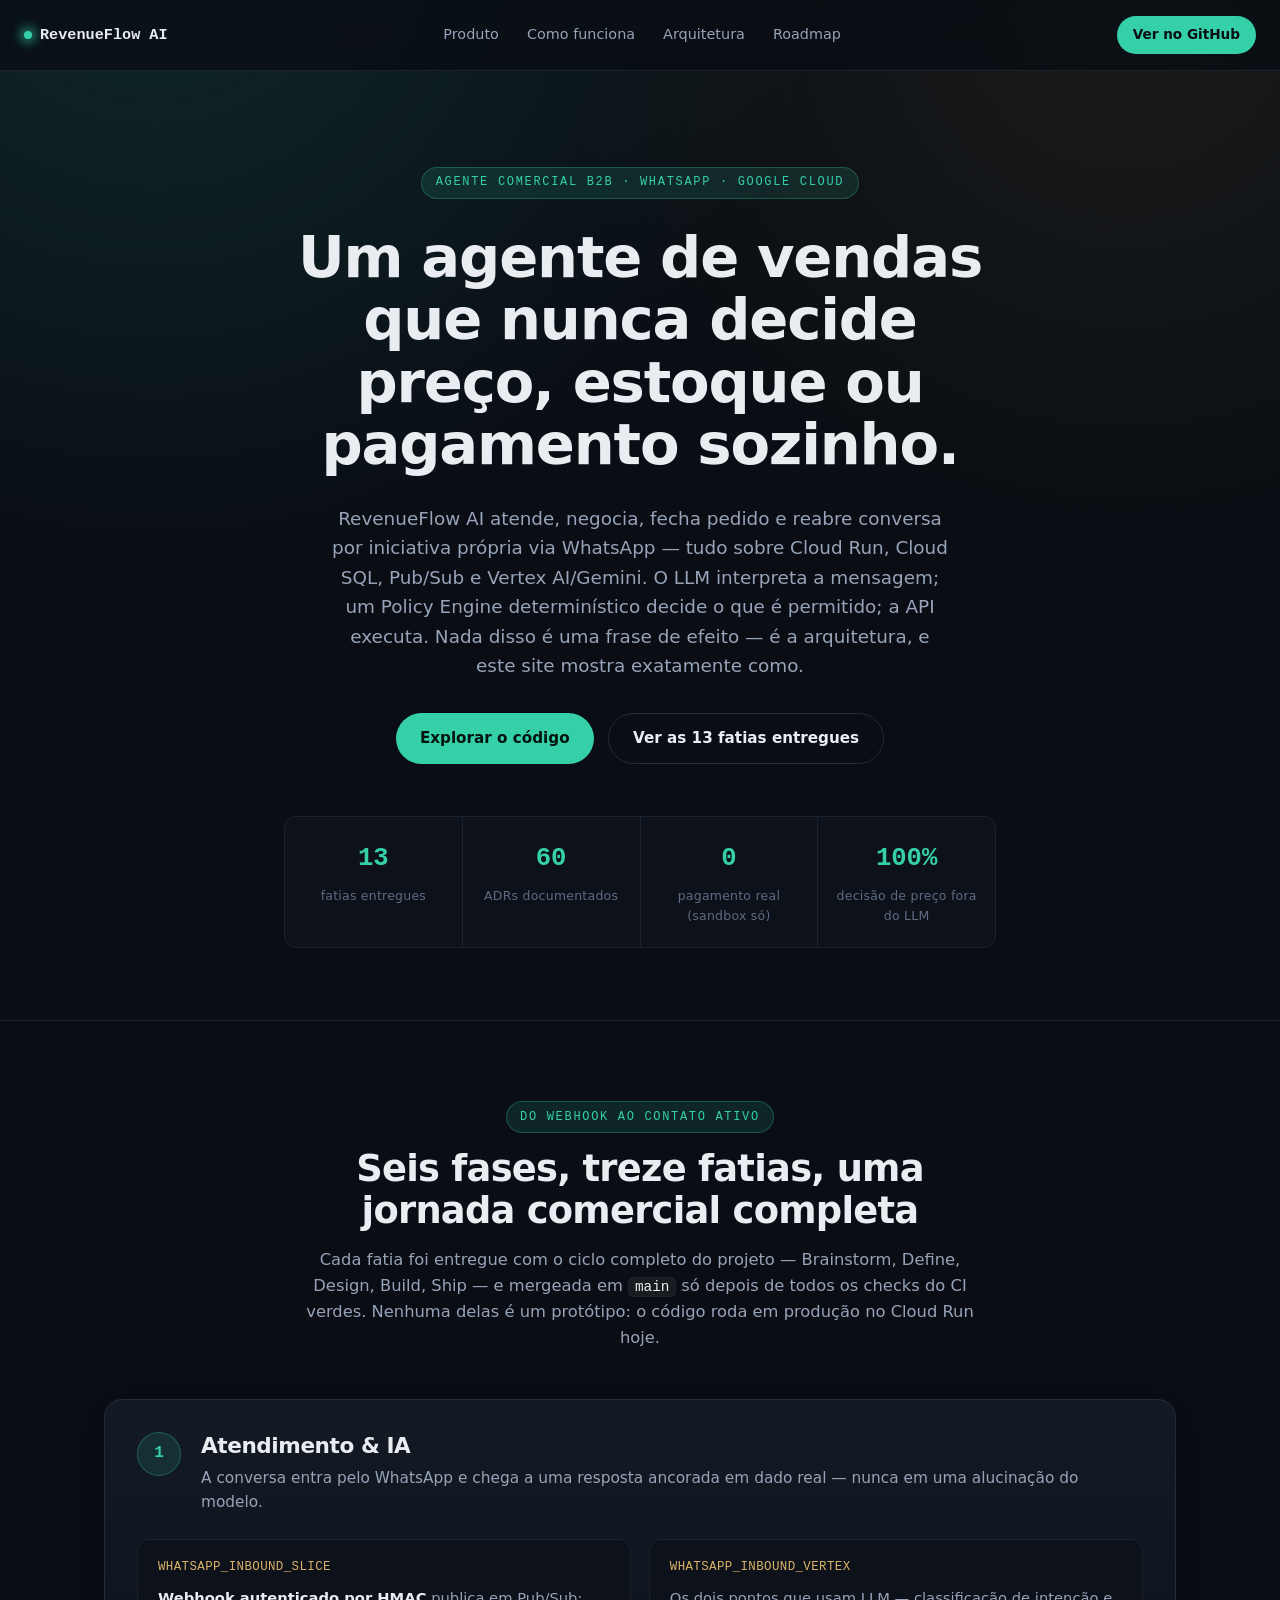
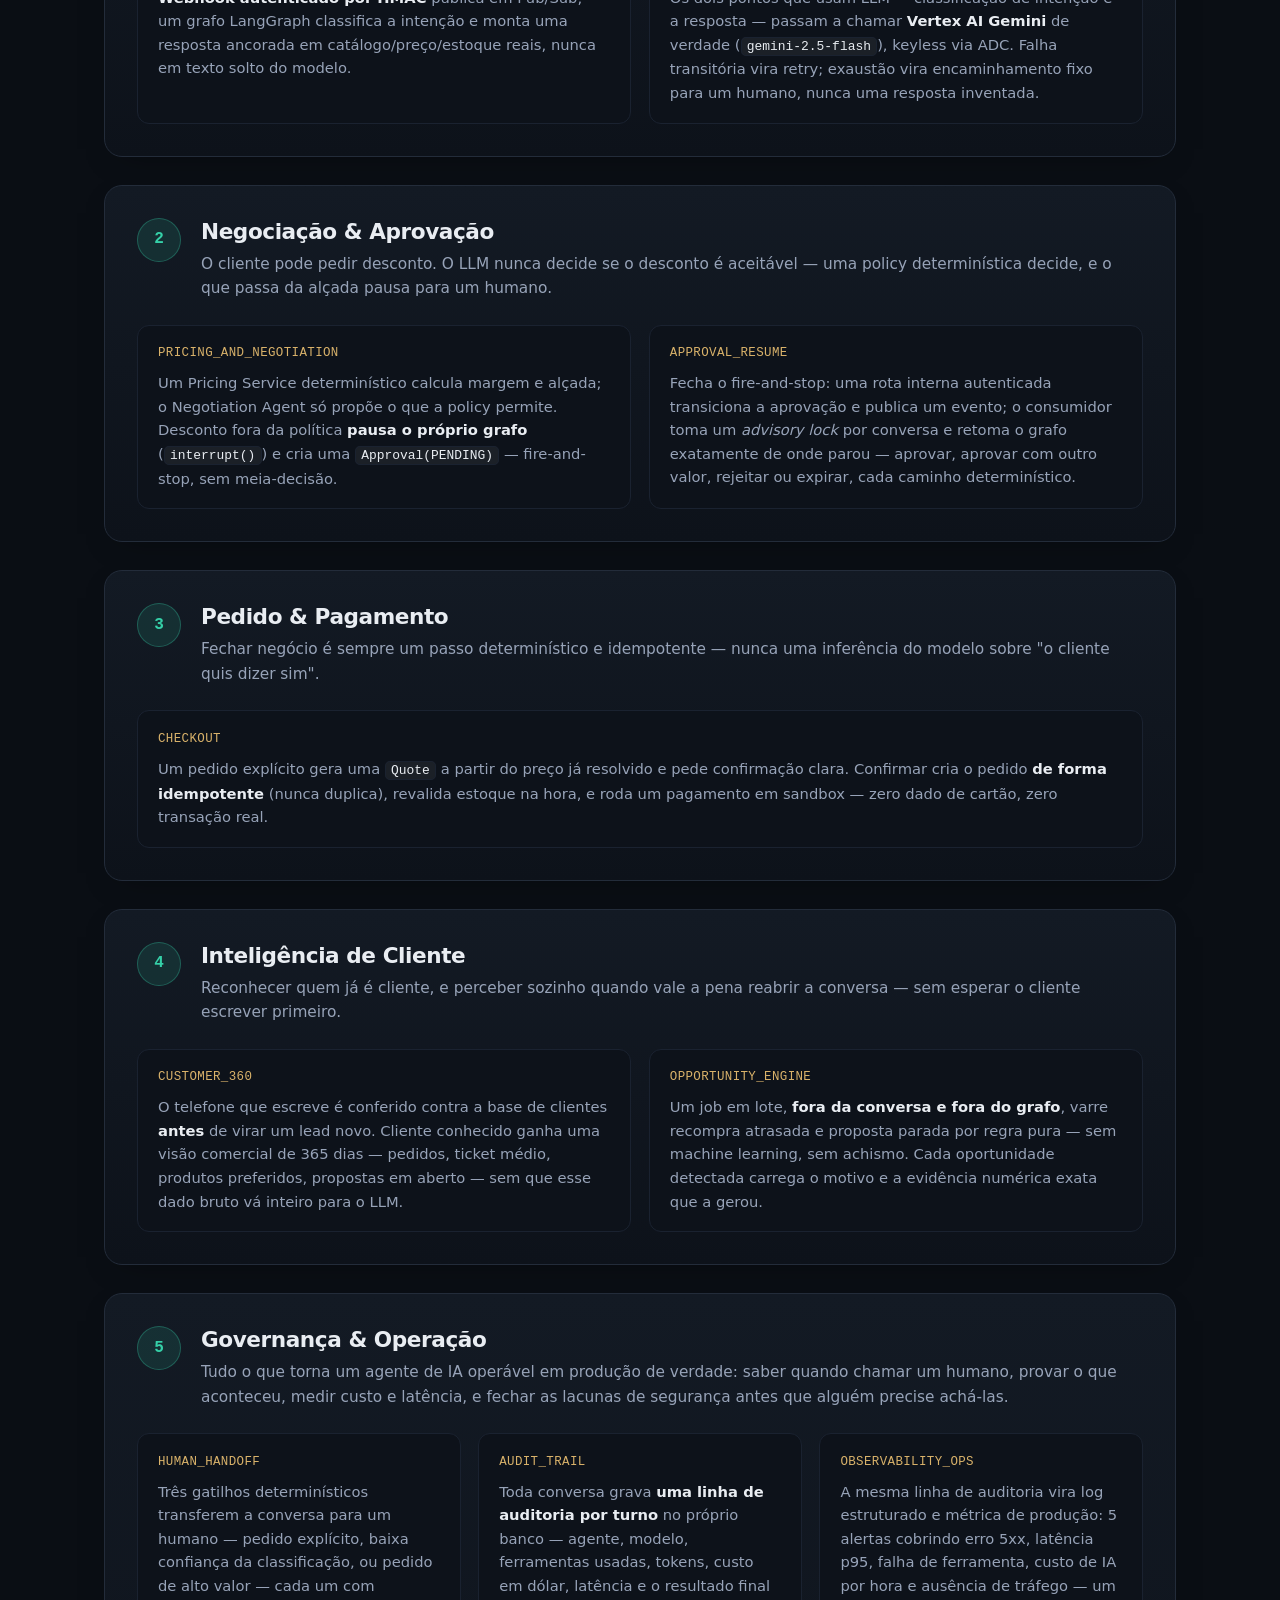
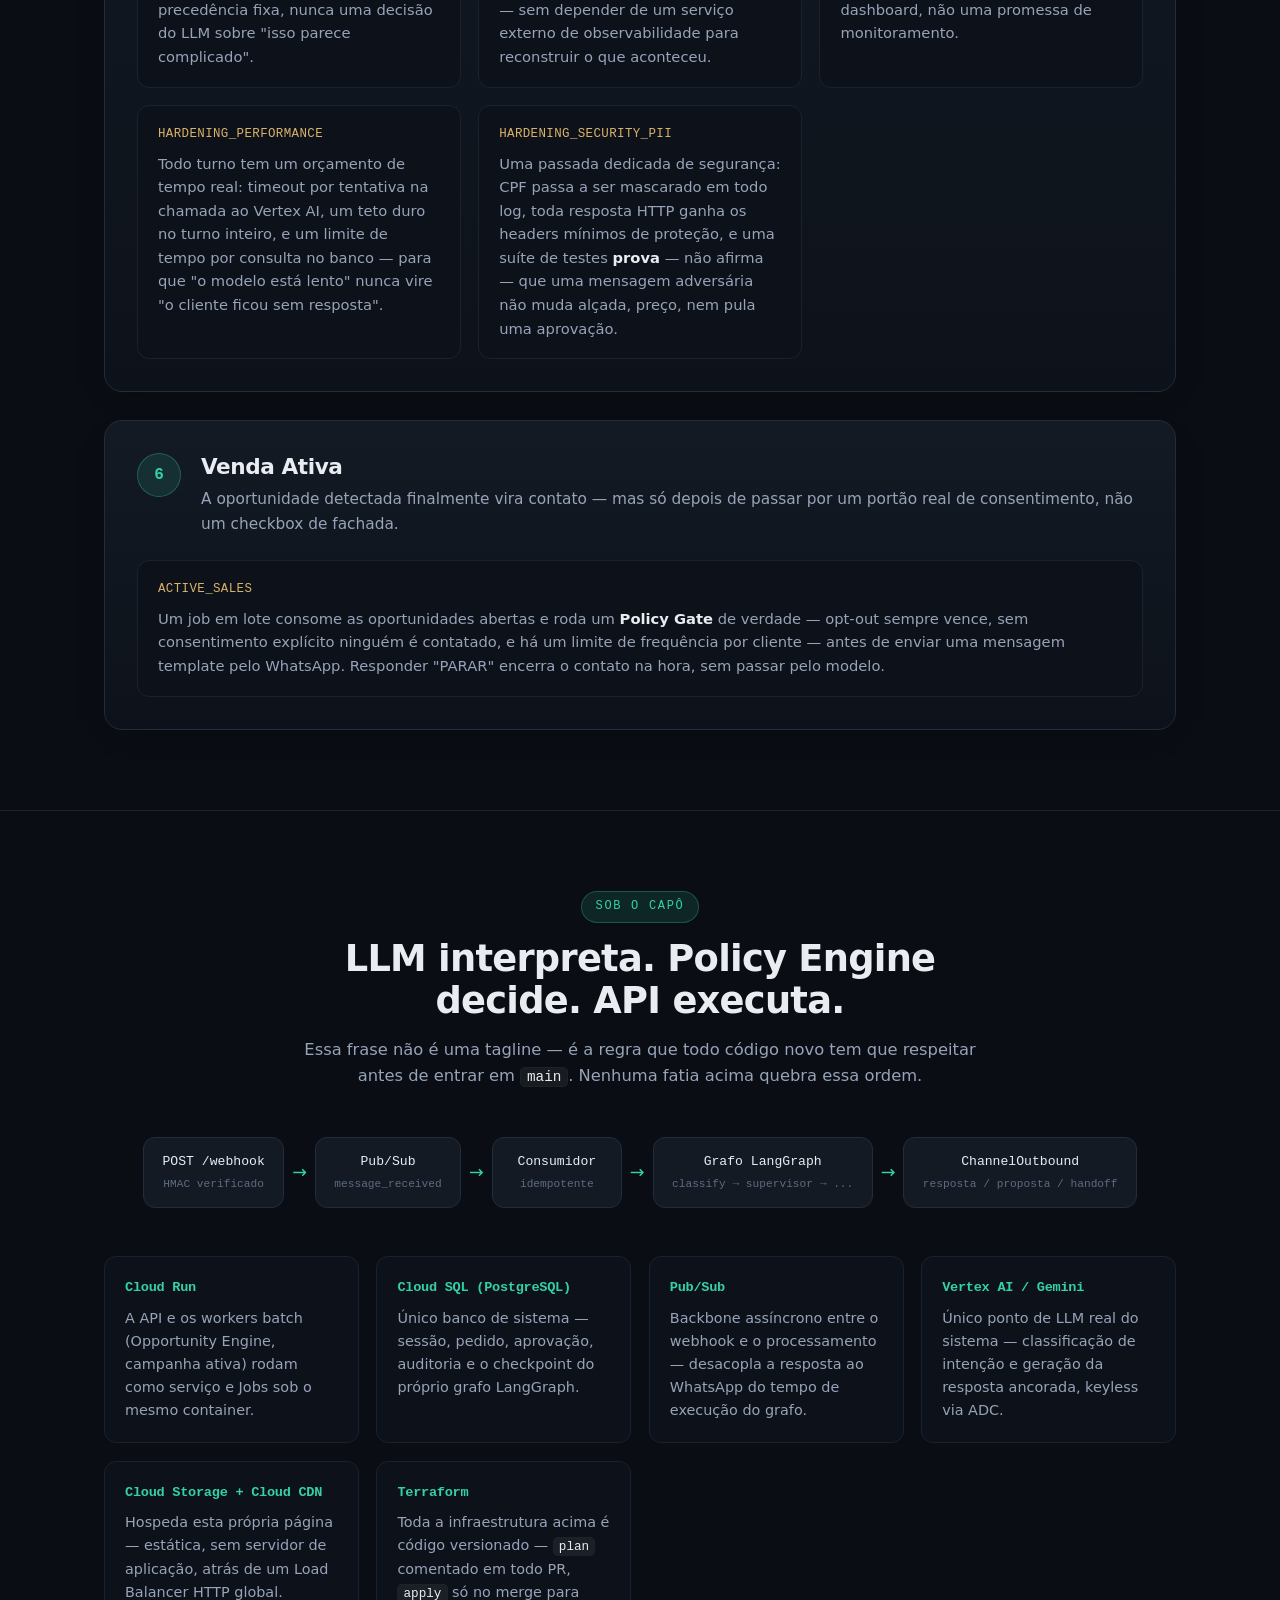
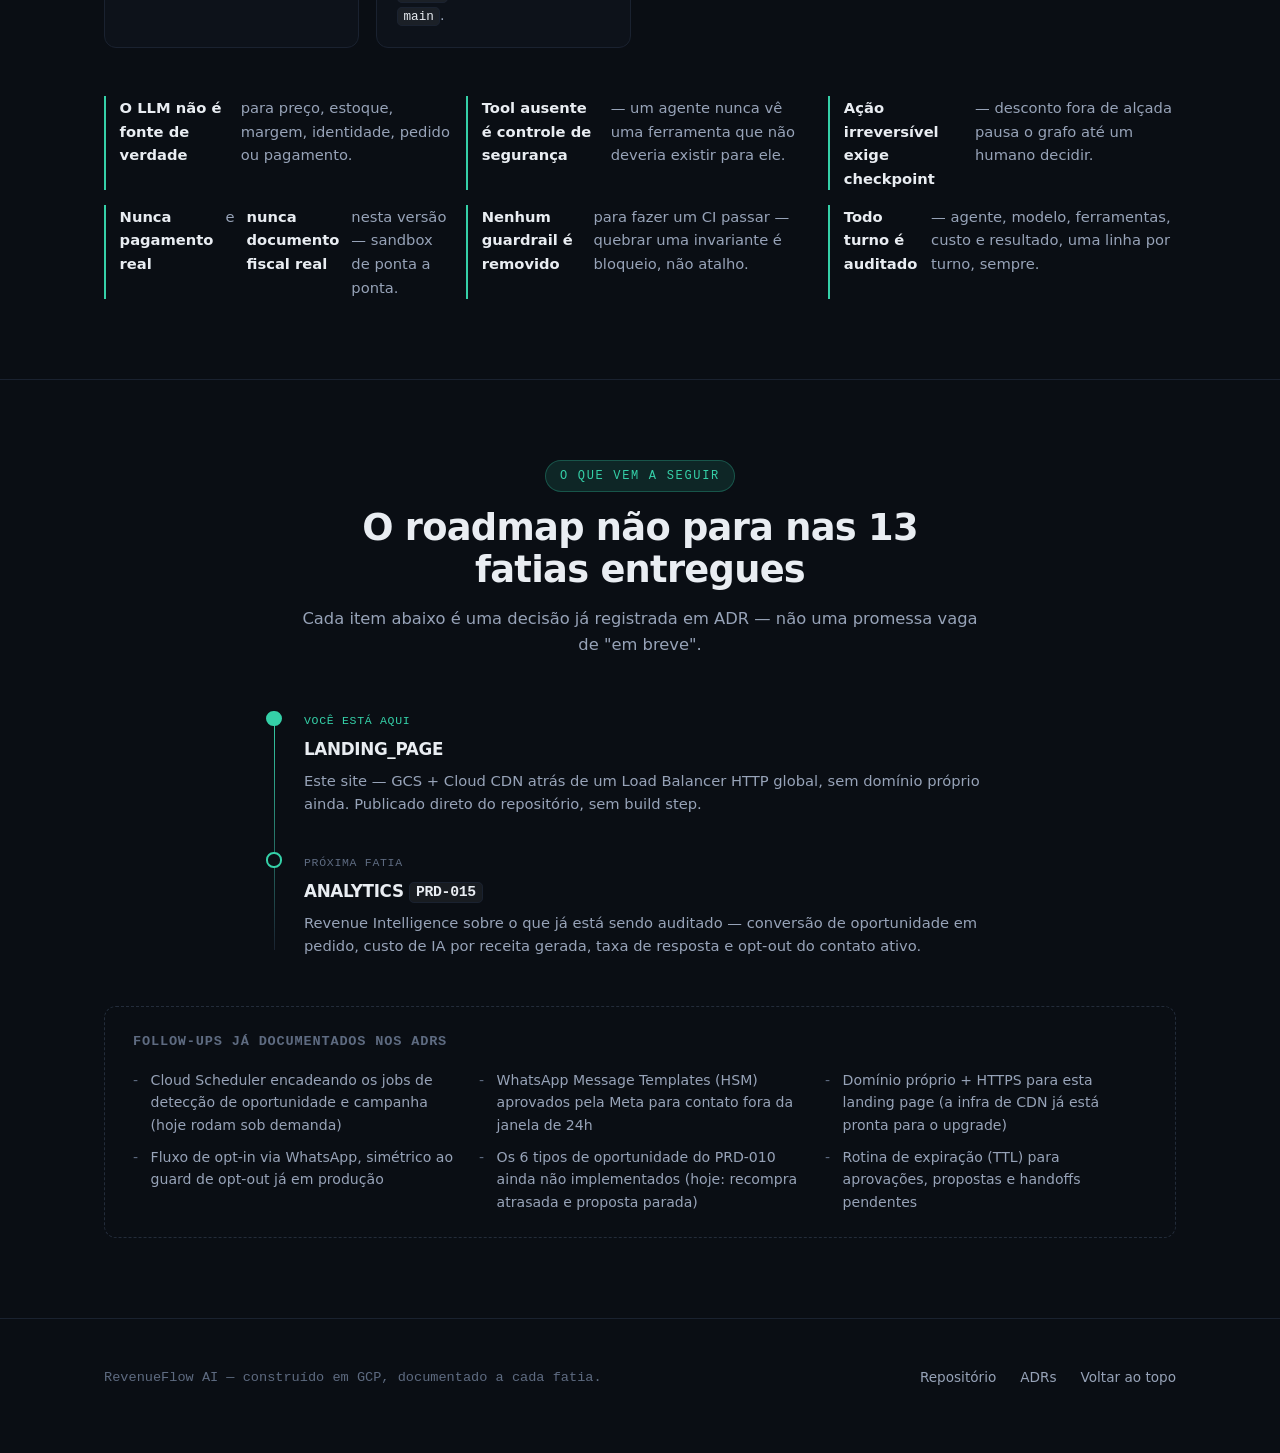
==== site/index.html @ bbba9bb1 "feat: LANDING_PAGE — site estático GCS + Cloud CDN, sem domínio ainda (ADR-060) Primeira fatia sem P" ====
<!doctype html>
<html lang="pt-BR">
<head>
  <meta charset="utf-8">
  <meta name="viewport" content="width=device-width, initial-scale=1">
  <meta http-equiv="Content-Security-Policy"
        content="default-src 'self'; style-src 'self' 'unsafe-inline'; img-src 'self' data:; base-uri 'none'; frame-ancestors 'none'">
  <meta name="description"
        content="RevenueFlow AI — agente comercial B2B via WhatsApp sobre GCP e Vertex AI. LLM interpreta, um Policy Engine determinístico decide, a API executa. 13 fatias entregues, do webhook ao contato ativo.">
  <title>RevenueFlow AI</title>
  <link rel="stylesheet" href="assets/styles.css">
</head>
<body>
  <a class="skip-link" href="#produto">Pular para o conteúdo</a>

  <nav class="topnav" aria-label="Navegação principal">
    <a class="topnav__brand" href="#produto"><span class="dot" aria-hidden="true"></span>RevenueFlow AI</a>
    <ul class="topnav__links">
      <li><a href="#produto">Produto</a></li>
      <li><a href="#fases">Como funciona</a></li>
      <li><a href="#arquitetura">Arquitetura</a></li>
      <li><a href="#roadmap">Roadmap</a></li>
    </ul>
    <a class="topnav__cta" href="https://github.com/JonatasLimaBR/revenueflow-ai" target="_blank" rel="noopener">Ver no GitHub</a>
  </nav>

  <header id="produto" class="hero">
    <div class="container hero__inner">
      <span class="eyebrow">Agente comercial B2B · WhatsApp · Google Cloud</span>
      <h1>Um agente de vendas que nunca decide preço, estoque ou pagamento sozinho.</h1>
      <p class="lead">
        RevenueFlow AI atende, negocia, fecha pedido e reabre conversa por iniciativa própria via
        WhatsApp — tudo sobre Cloud Run, Cloud SQL, Pub/Sub e Vertex AI/Gemini. O LLM interpreta a
        mensagem; um Policy Engine determinístico decide o que é permitido; a API executa. Nada
        disso é uma frase de efeito — é a arquitetura, e este site mostra exatamente como.
      </p>
      <div class="hero__ctas">
        <a class="btn btn--primary" href="https://github.com/JonatasLimaBR/revenueflow-ai" target="_blank" rel="noopener">Explorar o código</a>
        <a class="btn btn--ghost" href="#fases">Ver as 13 fatias entregues</a>
      </div>
      <div class="stats">
        <div class="stat">
          <span class="stat__value">13</span>
          <span class="stat__label">fatias entregues</span>
        </div>
        <div class="stat">
          <span class="stat__value">60</span>
          <span class="stat__label">ADRs documentados</span>
        </div>
        <div class="stat">
          <span class="stat__value">0</span>
          <span class="stat__label">pagamento real (sandbox só)</span>
        </div>
        <div class="stat">
          <span class="stat__value">100%</span>
          <span class="stat__label">decisão de preço fora do LLM</span>
        </div>
      </div>
    </div>
  </header>

  <section id="fases" aria-labelledby="fases-title">
    <div class="container">
      <div class="section__head">
        <span class="eyebrow">Do webhook ao contato ativo</span>
        <h2 id="fases-title">Seis fases, treze fatias, uma jornada comercial completa</h2>
        <p>
          Cada fatia foi entregue com o ciclo completo do projeto — Brainstorm, Define, Design,
          Build, Ship — e mergeada em <code>main</code> só depois de todos os checks do CI
          verdes. Nenhuma delas é um protótipo: o código roda em produção no Cloud Run hoje.
        </p>
      </div>

      <div class="phase-list">

        <article class="phase">
          <div class="phase__head">
            <span class="phase__num" aria-hidden="true">1</span>
            <div class="phase__title-group">
              <h3>Atendimento &amp; IA</h3>
              <p>A conversa entra pelo WhatsApp e chega a uma resposta ancorada em dado real — nunca em uma alucinação do modelo.</p>
            </div>
          </div>
          <div class="slice-grid">
            <div class="slice">
              <span class="slice__name">WHATSAPP_INBOUND_SLICE</span>
              <p><strong>Webhook autenticado por HMAC</strong> publica em Pub/Sub; um grafo LangGraph classifica a intenção e monta uma resposta ancorada em catálogo/preço/estoque reais, nunca em texto solto do modelo.</p>
            </div>
            <div class="slice">
              <span class="slice__name">WHATSAPP_INBOUND_VERTEX</span>
              <p>Os dois pontos que usam LLM — classificação de intenção e a resposta — passam a chamar <strong>Vertex AI Gemini</strong> de verdade (<code>gemini-2.5-flash</code>), keyless via ADC. Falha transitória vira retry; exaustão vira encaminhamento fixo para um humano, nunca uma resposta inventada.</p>
            </div>
          </div>
        </article>

        <article class="phase">
          <div class="phase__head">
            <span class="phase__num" aria-hidden="true">2</span>
            <div class="phase__title-group">
              <h3>Negociação &amp; Aprovação</h3>
              <p>O cliente pode pedir desconto. O LLM nunca decide se o desconto é aceitável — uma policy determinística decide, e o que passa da alçada pausa para um humano.</p>
            </div>
          </div>
          <div class="slice-grid">
            <div class="slice">
              <span class="slice__name">PRICING_AND_NEGOTIATION</span>
              <p>Um Pricing Service determinístico calcula margem e alçada; o Negotiation Agent só propõe o que a policy permite. Desconto fora da política <strong>pausa o próprio grafo</strong> (<code>interrupt()</code>) e cria uma <code>Approval(PENDING)</code> — fire-and-stop, sem meia-decisão.</p>
            </div>
            <div class="slice">
              <span class="slice__name">APPROVAL_RESUME</span>
              <p>Fecha o fire-and-stop: uma rota interna autenticada transiciona a aprovação e publica um evento; o consumidor toma um <em>advisory lock</em> por conversa e retoma o grafo exatamente de onde parou — aprovar, aprovar com outro valor, rejeitar ou expirar, cada caminho determinístico.</p>
            </div>
          </div>
        </article>

        <article class="phase">
          <div class="phase__head">
            <span class="phase__num" aria-hidden="true">3</span>
            <div class="phase__title-group">
              <h3>Pedido &amp; Pagamento</h3>
              <p>Fechar negócio é sempre um passo determinístico e idempotente — nunca uma inferência do modelo sobre "o cliente quis dizer sim".</p>
            </div>
          </div>
          <div class="slice-grid">
            <div class="slice">
              <span class="slice__name">CHECKOUT</span>
              <p>Um pedido explícito gera uma <code>Quote</code> a partir do preço já resolvido e pede confirmação clara. Confirmar cria o pedido <strong>de forma idempotente</strong> (nunca duplica), revalida estoque na hora, e roda um pagamento em sandbox — zero dado de cartão, zero transação real.</p>
            </div>
          </div>
        </article>

        <article class="phase">
          <div class="phase__head">
            <span class="phase__num" aria-hidden="true">4</span>
            <div class="phase__title-group">
              <h3>Inteligência de Cliente</h3>
              <p>Reconhecer quem já é cliente, e perceber sozinho quando vale a pena reabrir a conversa — sem esperar o cliente escrever primeiro.</p>
            </div>
          </div>
          <div class="slice-grid">
            <div class="slice">
              <span class="slice__name">CUSTOMER_360</span>
              <p>O telefone que escreve é conferido contra a base de clientes <strong>antes</strong> de virar um lead novo. Cliente conhecido ganha uma visão comercial de 365 dias — pedidos, ticket médio, produtos preferidos, propostas em aberto — sem que esse dado bruto vá inteiro para o LLM.</p>
            </div>
            <div class="slice">
              <span class="slice__name">OPPORTUNITY_ENGINE</span>
              <p>Um job em lote, <strong>fora da conversa e fora do grafo</strong>, varre recompra atrasada e proposta parada por regra pura — sem machine learning, sem achismo. Cada oportunidade detectada carrega o motivo e a evidência numérica exata que a gerou.</p>
            </div>
          </div>
        </article>

        <article class="phase">
          <div class="phase__head">
            <span class="phase__num" aria-hidden="true">5</span>
            <div class="phase__title-group">
              <h3>Governança &amp; Operação</h3>
              <p>Tudo o que torna um agente de IA operável em produção de verdade: saber quando chamar um humano, provar o que aconteceu, medir custo e latência, e fechar as lacunas de segurança antes que alguém precise achá-las.</p>
            </div>
          </div>
          <div class="slice-grid">
            <div class="slice">
              <span class="slice__name">HUMAN_HANDOFF</span>
              <p>Três gatilhos determinísticos transferem a conversa para um humano — pedido explícito, baixa confiança da classificação, ou pedido de alto valor — cada um com precedência fixa, nunca uma decisão do LLM sobre "isso parece complicado".</p>
            </div>
            <div class="slice">
              <span class="slice__name">AUDIT_TRAIL</span>
              <p>Toda conversa grava <strong>uma linha de auditoria por turno</strong> no próprio banco — agente, modelo, ferramentas usadas, tokens, custo em dólar, latência e o resultado final — sem depender de um serviço externo de observabilidade para reconstruir o que aconteceu.</p>
            </div>
            <div class="slice">
              <span class="slice__name">OBSERVABILITY_OPS</span>
              <p>A mesma linha de auditoria vira log estruturado e métrica de produção: 5 alertas cobrindo erro 5xx, latência p95, falha de ferramenta, custo de IA por hora e ausência de tráfego — um dashboard, não uma promessa de monitoramento.</p>
            </div>
            <div class="slice">
              <span class="slice__name">HARDENING_PERFORMANCE</span>
              <p>Todo turno tem um orçamento de tempo real: timeout por tentativa na chamada ao Vertex AI, um teto duro no turno inteiro, e um limite de tempo por consulta no banco — para que "o modelo está lento" nunca vire "o cliente ficou sem resposta".</p>
            </div>
            <div class="slice">
              <span class="slice__name">HARDENING_SECURITY_PII</span>
              <p>Uma passada dedicada de segurança: CPF passa a ser mascarado em todo log, toda resposta HTTP ganha os headers mínimos de proteção, e uma suíte de testes <strong>prova</strong> — não afirma — que uma mensagem adversária não muda alçada, preço, nem pula uma aprovação.</p>
            </div>
          </div>
        </article>

        <article class="phase">
          <div class="phase__head">
            <span class="phase__num" aria-hidden="true">6</span>
            <div class="phase__title-group">
              <h3>Venda Ativa</h3>
              <p>A oportunidade detectada finalmente vira contato — mas só depois de passar por um portão real de consentimento, não um checkbox de fachada.</p>
            </div>
          </div>
          <div class="slice-grid">
            <div class="slice">
              <span class="slice__name">ACTIVE_SALES</span>
              <p>Um job em lote consome as oportunidades abertas e roda um <strong>Policy Gate</strong> de verdade — opt-out sempre vence, sem consentimento explícito ninguém é contatado, e há um limite de frequência por cliente — antes de enviar uma mensagem template pelo WhatsApp. Responder "PARAR" encerra o contato na hora, sem passar pelo modelo.</p>
            </div>
          </div>
        </article>

      </div>
    </div>
  </section>

  <section id="arquitetura" aria-labelledby="arquitetura-title">
    <div class="container">
      <div class="section__head">
        <span class="eyebrow">Sob o capô</span>
        <h2 id="arquitetura-title">LLM interpreta. Policy Engine decide. API executa.</h2>
        <p>
          Essa frase não é uma tagline — é a regra que todo código novo tem que respeitar antes de
          entrar em <code>main</code>. Nenhuma fatia acima quebra essa ordem.
        </p>
      </div>

      <div class="arch-flow" role="img" aria-label="Fluxo: webhook do WhatsApp autenticado por HMAC publica em Pub/Sub, que aciona um consumidor idempotente, que roda o grafo LangGraph, cujo resultado é enviado de volta pelo canal de saída.">
        <div class="arch-flow__step">POST /webhook<span>HMAC verificado</span></div>
        <span class="arch-flow__arrow" aria-hidden="true">&rarr;</span>
        <div class="arch-flow__step">Pub/Sub<span>message_received</span></div>
        <span class="arch-flow__arrow" aria-hidden="true">&rarr;</span>
        <div class="arch-flow__step">Consumidor<span>idempotente</span></div>
        <span class="arch-flow__arrow" aria-hidden="true">&rarr;</span>
        <div class="arch-flow__step">Grafo LangGraph<span>classify &rarr; supervisor &rarr; ...</span></div>
        <span class="arch-flow__arrow" aria-hidden="true">&rarr;</span>
        <div class="arch-flow__step">ChannelOutbound<span>resposta / proposta / handoff</span></div>
      </div>

      <div class="arch-grid">
        <div class="arch-card">
          <h4>Cloud Run</h4>
          <p>A API e os workers batch (Opportunity Engine, campanha ativa) rodam como serviço e Jobs sob o mesmo container.</p>
        </div>
        <div class="arch-card">
          <h4>Cloud SQL (PostgreSQL)</h4>
          <p>Único banco de sistema — sessão, pedido, aprovação, auditoria e o checkpoint do próprio grafo LangGraph.</p>
        </div>
        <div class="arch-card">
          <h4>Pub/Sub</h4>
          <p>Backbone assíncrono entre o webhook e o processamento — desacopla a resposta ao WhatsApp do tempo de execução do grafo.</p>
        </div>
        <div class="arch-card">
          <h4>Vertex AI / Gemini</h4>
          <p>Único ponto de LLM real do sistema — classificação de intenção e geração da resposta ancorada, keyless via ADC.</p>
        </div>
        <div class="arch-card">
          <h4>Cloud Storage + Cloud CDN</h4>
          <p>Hospeda esta própria página — estática, sem servidor de aplicação, atrás de um Load Balancer HTTP global.</p>
        </div>
        <div class="arch-card">
          <h4>Terraform</h4>
          <p>Toda a infraestrutura acima é código versionado — <code>plan</code> comentado em todo PR, <code>apply</code> só no merge para <code>main</code>.</p>
        </div>
      </div>

      <ul class="invariants">
        <li><strong>O LLM não é fonte de verdade</strong> para preço, estoque, margem, identidade, pedido ou pagamento.</li>
        <li><strong>Tool ausente é controle de segurança</strong> — um agente nunca vê uma ferramenta que não deveria existir para ele.</li>
        <li><strong>Ação irreversível exige checkpoint</strong> — desconto fora de alçada pausa o grafo até um humano decidir.</li>
        <li><strong>Nunca pagamento real</strong> e <strong>nunca documento fiscal real</strong> nesta versão — sandbox de ponta a ponta.</li>
        <li><strong>Nenhum guardrail é removido</strong> para fazer um CI passar — quebrar uma invariante é bloqueio, não atalho.</li>
        <li><strong>Todo turno é auditado</strong> — agente, modelo, ferramentas, custo e resultado, uma linha por turno, sempre.</li>
      </ul>
    </div>
  </section>

  <section id="roadmap" aria-labelledby="roadmap-title">
    <div class="container">
      <div class="section__head">
        <span class="eyebrow">O que vem a seguir</span>
        <h2 id="roadmap-title">O roadmap não para nas 13 fatias entregues</h2>
        <p>Cada item abaixo é uma decisão já registrada em ADR — não uma promessa vaga de "em breve".</p>
      </div>

      <div class="timeline">
        <div class="timeline__item timeline__item--done">
          <span class="timeline__dot" aria-hidden="true"></span>
          <span class="timeline__tag">Você está aqui</span>
          <h4>LANDING_PAGE</h4>
          <p>Este site — GCS + Cloud CDN atrás de um Load Balancer HTTP global, sem domínio próprio ainda. Publicado direto do repositório, sem build step.</p>
        </div>
        <div class="timeline__item">
          <span class="timeline__dot" aria-hidden="true"></span>
          <span class="timeline__tag">Próxima fatia</span>
          <h4>ANALYTICS <code>PRD-015</code></h4>
          <p>Revenue Intelligence sobre o que já está sendo auditado — conversão de oportunidade em pedido, custo de IA por receita gerada, taxa de resposta e opt-out do contato ativo.</p>
        </div>
      </div>

      <div class="followups">
        <h4>Follow-ups já documentados nos ADRs</h4>
        <ul>
          <li>Cloud Scheduler encadeando os jobs de detecção de oportunidade e campanha (hoje rodam sob demanda)</li>
          <li>WhatsApp Message Templates (HSM) aprovados pela Meta para contato fora da janela de 24h</li>
          <li>Domínio próprio + HTTPS para esta landing page (a infra de CDN já está pronta para o upgrade)</li>
          <li>Fluxo de opt-in via WhatsApp, simétrico ao guard de opt-out já em produção</li>
          <li>Os 6 tipos de oportunidade do PRD-010 ainda não implementados (hoje: recompra atrasada e proposta parada)</li>
          <li>Rotina de expiração (TTL) para aprovações, propostas e handoffs pendentes</li>
        </ul>
      </div>
    </div>
  </section>

  <footer>
    <div class="container footer__inner">
      <span class="footer__brand">RevenueFlow AI &mdash; construído em GCP, documentado a cada fatia.</span>
      <ul class="footer__links">
        <li><a href="https://github.com/JonatasLimaBR/revenueflow-ai" target="_blank" rel="noopener">Repositório</a></li>
        <li><a href="https://github.com/JonatasLimaBR/revenueflow-ai/tree/main/docs/adrs" target="_blank" rel="noopener">ADRs</a></li>
        <li><a href="#produto">Voltar ao topo</a></li>
      </ul>
    </div>
  </footer>
</body>
</html>
---- site/assets/styles.css ----
:root {
  --bg: #0a0e14;
  --bg-soft: #0d121a;
  --surface: #131a24;
  --surface-hover: #182130;
  --border: #232c3a;
  --border-soft: #1a2230;
  --text: #e9edf2;
  --text-muted: #97a3b8;
  --text-faint: #5e6b81;
  --accent: #35d0a8;
  --accent-strong: #24c197;
  --accent-soft: rgba(53, 208, 168, 0.12);
  --gold: #d9b26a;
  --danger: #e2836f;
  --radius-lg: 18px;
  --radius-md: 12px;
  --radius-sm: 8px;
  --max-width: 1120px;
  --shadow-lg: 0 30px 80px -30px rgba(0, 0, 0, 0.65);
  --shadow-sm: 0 10px 30px -18px rgba(0, 0, 0, 0.55);
  --font-sans:
    system-ui, -apple-system, "Segoe UI", Roboto, "Helvetica Neue", Arial, sans-serif;
  --font-mono:
    ui-monospace, SFMono-Regular, "SF Mono", Menlo, Consolas, "Liberation Mono", monospace;
}

* {
  box-sizing: border-box;
}

html {
  scroll-behavior: smooth;
}

body {
  margin: 0;
  background: var(--bg);
  color: var(--text);
  font-family: var(--font-sans);
  line-height: 1.6;
  -webkit-font-smoothing: antialiased;
}

body::before {
  content: "";
  position: fixed;
  inset: 0;
  z-index: -1;
  background:
    radial-gradient(circle at 12% -10%, rgba(53, 208, 168, 0.14), transparent 45%),
    radial-gradient(circle at 88% 0%, rgba(217, 178, 106, 0.08), transparent 40%);
}

img {
  max-width: 100%;
  display: block;
}

a {
  color: inherit;
}

.container {
  max-width: var(--max-width);
  margin: 0 auto;
  padding: 0 1.5rem;
}

.eyebrow {
  display: inline-flex;
  align-items: center;
  gap: 0.5rem;
  font-family: var(--font-mono);
  font-size: 0.75rem;
  letter-spacing: 0.14em;
  text-transform: uppercase;
  color: var(--accent);
  background: var(--accent-soft);
  border: 1px solid rgba(53, 208, 168, 0.28);
  border-radius: 999px;
  padding: 0.35rem 0.85rem;
}

h1,
h2,
h3,
h4 {
  font-weight: 650;
  letter-spacing: -0.02em;
  margin: 0;
}

h1 {
  font-size: clamp(2.4rem, 5vw, 3.6rem);
  line-height: 1.08;
}

h2 {
  font-size: clamp(1.7rem, 3.2vw, 2.3rem);
  line-height: 1.15;
}

h3 {
  font-size: 1.15rem;
  line-height: 1.3;
}

p {
  margin: 0;
  color: var(--text-muted);
}

code {
  font-family: var(--font-mono);
  font-size: 0.88em;
  background: rgba(255, 255, 255, 0.06);
  border: 1px solid var(--border-soft);
  border-radius: 5px;
  padding: 0.08em 0.4em;
  color: var(--text);
}

.skip-link {
  position: absolute;
  left: -999px;
  top: 0;
  background: var(--accent);
  color: #04140f;
  padding: 0.6rem 1rem;
  border-radius: var(--radius-sm);
  z-index: 100;
}

.skip-link:focus {
  left: 1rem;
  top: 1rem;
}

/* Nav */

.topnav {
  position: sticky;
  top: 0;
  z-index: 40;
  display: flex;
  align-items: center;
  justify-content: space-between;
  gap: 1rem;
  padding: 1rem 1.5rem;
  background: rgba(10, 14, 20, 0.78);
  backdrop-filter: blur(14px);
  -webkit-backdrop-filter: blur(14px);
  border-bottom: 1px solid var(--border-soft);
}

.topnav__brand {
  display: flex;
  align-items: baseline;
  gap: 0.5rem;
  font-family: var(--font-mono);
  font-weight: 600;
  font-size: 0.95rem;
  text-decoration: none;
  color: var(--text);
}

.topnav__brand .dot {
  width: 0.5rem;
  height: 0.5rem;
  border-radius: 50%;
  background: var(--accent);
  box-shadow: 0 0 12px 2px var(--accent);
}

.topnav__links {
  display: flex;
  gap: 1.75rem;
  list-style: none;
  margin: 0;
  padding: 0;
  font-size: 0.9rem;
}

.topnav__links a {
  text-decoration: none;
  color: var(--text-muted);
  border-bottom: 1px solid transparent;
  padding-bottom: 0.2rem;
  transition: color 0.15s ease, border-color 0.15s ease;
}

.topnav__links a:hover,
.topnav__links a:focus-visible {
  color: var(--text);
  border-color: var(--accent);
}

.topnav__cta {
  font-size: 0.85rem;
  text-decoration: none;
  color: var(--bg);
  background: var(--accent);
  padding: 0.5rem 1rem;
  border-radius: 999px;
  font-weight: 600;
  white-space: nowrap;
  transition: background 0.15s ease, transform 0.15s ease;
}

.topnav__cta:hover,
.topnav__cta:focus-visible {
  background: var(--accent-strong);
  transform: translateY(-1px);
}

/* Hero */

.hero {
  padding: 6rem 0 4.5rem;
  text-align: center;
}

.hero__inner {
  max-width: 760px;
  margin: 0 auto;
  display: flex;
  flex-direction: column;
  align-items: center;
  gap: 1.75rem;
}

.hero p.lead {
  font-size: 1.15rem;
  color: var(--text-muted);
  max-width: 620px;
}

.hero__ctas {
  display: flex;
  gap: 0.9rem;
  flex-wrap: wrap;
  justify-content: center;
  margin-top: 0.25rem;
}

.btn {
  display: inline-flex;
  align-items: center;
  gap: 0.5rem;
  text-decoration: none;
  font-weight: 600;
  font-size: 0.95rem;
  padding: 0.8rem 1.5rem;
  border-radius: 999px;
  transition: transform 0.15s ease, background 0.15s ease, border-color 0.15s ease;
}

.btn--primary {
  background: var(--accent);
  color: #04140f;
}

.btn--primary:hover,
.btn--primary:focus-visible {
  background: var(--accent-strong);
  transform: translateY(-2px);
}

.btn--ghost {
  border: 1px solid var(--border);
  color: var(--text);
  background: transparent;
}

.btn--ghost:hover,
.btn--ghost:focus-visible {
  border-color: var(--accent);
  color: var(--accent);
}

.stats {
  display: grid;
  grid-template-columns: repeat(4, minmax(0, 1fr));
  gap: 1px;
  width: 100%;
  max-width: 880px;
  margin-top: 1.5rem;
  background: var(--border-soft);
  border: 1px solid var(--border-soft);
  border-radius: var(--radius-md);
  overflow: hidden;
}

.stat {
  background: var(--bg-soft);
  padding: 1.35rem 0.75rem;
  text-align: center;
}

.stat__value {
  display: block;
  font-family: var(--font-mono);
  font-size: 1.6rem;
  font-weight: 700;
  color: var(--accent);
}

.stat__label {
  display: block;
  margin-top: 0.35rem;
  font-size: 0.78rem;
  color: var(--text-faint);
  letter-spacing: 0.02em;
}

/* Sections */

section {
  padding: 5rem 0;
  border-top: 1px solid var(--border-soft);
}

.section__head {
  max-width: 680px;
  margin: 0 auto 3rem;
  text-align: center;
  display: flex;
  flex-direction: column;
  gap: 0.9rem;
  align-items: center;
}

.section__head p {
  font-size: 1.02rem;
}

/* Phases */

.phase-list {
  display: flex;
  flex-direction: column;
  gap: 1.75rem;
}

.phase {
  border: 1px solid var(--border);
  background: linear-gradient(180deg, var(--surface), var(--bg-soft));
  border-radius: var(--radius-lg);
  padding: 2rem;
  box-shadow: var(--shadow-sm);
}

.phase__head {
  display: flex;
  align-items: flex-start;
  gap: 1.25rem;
  margin-bottom: 1.5rem;
}

.phase__num {
  flex: none;
  width: 2.75rem;
  height: 2.75rem;
  display: flex;
  align-items: center;
  justify-content: center;
  border-radius: 50%;
  background: var(--accent-soft);
  border: 1px solid rgba(53, 208, 168, 0.3);
  color: var(--accent);
  font-family: var(--font-mono);
  font-weight: 700;
}

.phase__title-group h3 {
  font-size: 1.35rem;
  margin-bottom: 0.35rem;
}

.phase__title-group p {
  font-size: 0.96rem;
}

.slice-grid {
  display: grid;
  grid-template-columns: repeat(auto-fit, minmax(280px, 1fr));
  gap: 1.1rem;
}

.slice {
  border: 1px solid var(--border-soft);
  background: var(--bg-soft);
  border-radius: var(--radius-md);
  padding: 1.15rem 1.25rem;
  transition: border-color 0.15s ease, transform 0.15s ease;
}

.slice:hover {
  border-color: var(--accent);
  transform: translateY(-2px);
}

.slice__name {
  display: block;
  font-family: var(--font-mono);
  font-size: 0.78rem;
  letter-spacing: 0.03em;
  color: var(--gold);
  margin-bottom: 0.45rem;
}

.slice p {
  font-size: 0.92rem;
  color: var(--text-muted);
}

.slice p strong {
  color: var(--text);
  font-weight: 600;
}

/* Architecture */

.arch-flow {
  display: flex;
  flex-wrap: wrap;
  align-items: center;
  justify-content: center;
  gap: 0.5rem;
  margin-bottom: 3rem;
}

.arch-flow__step {
  border: 1px solid var(--border);
  background: var(--surface);
  border-radius: var(--radius-md);
  padding: 0.85rem 1.15rem;
  font-family: var(--font-mono);
  font-size: 0.82rem;
  color: var(--text);
  text-align: center;
  min-width: 130px;
}

.arch-flow__step span {
  display: block;
  color: var(--text-faint);
  font-size: 0.7rem;
  margin-top: 0.2rem;
}

.arch-flow__arrow {
  color: var(--accent);
  font-size: 1.1rem;
  flex: none;
}

.arch-grid {
  display: grid;
  grid-template-columns: repeat(auto-fit, minmax(220px, 1fr));
  gap: 1.1rem;
  margin-bottom: 3rem;
}

.arch-card {
  border: 1px solid var(--border-soft);
  border-radius: var(--radius-md);
  padding: 1.25rem;
  background: var(--bg-soft);
}

.arch-card h4 {
  font-family: var(--font-mono);
  font-size: 0.85rem;
  color: var(--accent);
  margin-bottom: 0.5rem;
}

.arch-card p {
  font-size: 0.9rem;
}

.invariants {
  list-style: none;
  margin: 0;
  padding: 0;
  display: grid;
  grid-template-columns: repeat(auto-fit, minmax(260px, 1fr));
  gap: 0.9rem;
}

.invariants li {
  display: flex;
  gap: 0.75rem;
  align-items: flex-start;
  font-size: 0.92rem;
  color: var(--text-muted);
  border-left: 2px solid var(--accent);
  padding-left: 0.85rem;
}

.invariants li strong {
  color: var(--text);
}

/* Roadmap */

.timeline {
  position: relative;
  margin: 0 auto;
  max-width: 760px;
  display: flex;
  flex-direction: column;
  gap: 2rem;
}

.timeline::before {
  content: "";
  position: absolute;
  left: 0.85rem;
  top: 0.5rem;
  bottom: 0.5rem;
  width: 1px;
  background: linear-gradient(180deg, var(--accent), var(--border-soft));
}

.timeline__item {
  position: relative;
  padding-left: 2.75rem;
}

.timeline__dot {
  position: absolute;
  left: 0.4rem;
  top: 0.3rem;
  width: 0.95rem;
  height: 0.95rem;
  border-radius: 50%;
  background: var(--bg);
  border: 2px solid var(--accent);
}

.timeline__item--done .timeline__dot {
  background: var(--accent);
}

.timeline__tag {
  display: inline-block;
  font-family: var(--font-mono);
  font-size: 0.72rem;
  letter-spacing: 0.06em;
  text-transform: uppercase;
  color: var(--text-faint);
  margin-bottom: 0.35rem;
}

.timeline__item--done .timeline__tag {
  color: var(--accent);
}

.timeline__item h4 {
  font-size: 1.05rem;
  margin-bottom: 0.35rem;
}

.timeline__item p {
  font-size: 0.92rem;
}

.followups {
  margin-top: 3rem;
  border: 1px dashed var(--border);
  border-radius: var(--radius-md);
  padding: 1.5rem 1.75rem;
}

.followups h4 {
  font-family: var(--font-mono);
  font-size: 0.85rem;
  color: var(--text-faint);
  text-transform: uppercase;
  letter-spacing: 0.06em;
  margin-bottom: 1rem;
}

.followups ul {
  margin: 0;
  padding: 0;
  list-style: none;
  display: grid;
  grid-template-columns: repeat(auto-fit, minmax(240px, 1fr));
  gap: 0.6rem 1.5rem;
}

.followups li {
  font-size: 0.88rem;
  color: var(--text-muted);
  padding-left: 1.1rem;
  position: relative;
}

.followups li::before {
  content: "-";
  position: absolute;
  left: 0;
  color: var(--text-faint);
}

/* Footer */

footer {
  border-top: 1px solid var(--border-soft);
  padding: 3rem 0 4rem;
}

.footer__inner {
  display: flex;
  flex-wrap: wrap;
  justify-content: space-between;
  align-items: center;
  gap: 1.5rem;
}

.footer__brand {
  font-family: var(--font-mono);
  font-size: 0.85rem;
  color: var(--text-faint);
}

.footer__links {
  display: flex;
  gap: 1.5rem;
  list-style: none;
  margin: 0;
  padding: 0;
  font-size: 0.85rem;
}

.footer__links a {
  text-decoration: none;
  color: var(--text-muted);
  transition: color 0.15s ease;
}

.footer__links a:hover,
.footer__links a:focus-visible {
  color: var(--accent);
}

/* Responsive */

@media (max-width: 720px) {
  .topnav {
    flex-wrap: wrap;
    row-gap: 0.75rem;
  }

  .topnav__links {
    order: 3;
    width: 100%;
    justify-content: space-between;
    gap: 0.5rem;
    font-size: 0.82rem;
  }

  .hero {
    padding: 4rem 0 3rem;
  }

  .stats {
    grid-template-columns: repeat(2, minmax(0, 1fr));
  }

  section {
    padding: 3.5rem 0;
  }

  .phase {
    padding: 1.5rem;
  }

  .phase__head {
    flex-direction: column;
    gap: 0.75rem;
  }

  .arch-flow {
    flex-direction: column;
  }

  .arch-flow__arrow {
    transform: rotate(90deg);
  }

  .footer__inner {
    flex-direction: column;
    align-items: flex-start;
  }
}

@media (max-width: 420px) {
  .stats {
    grid-template-columns: 1fr;
  }
}
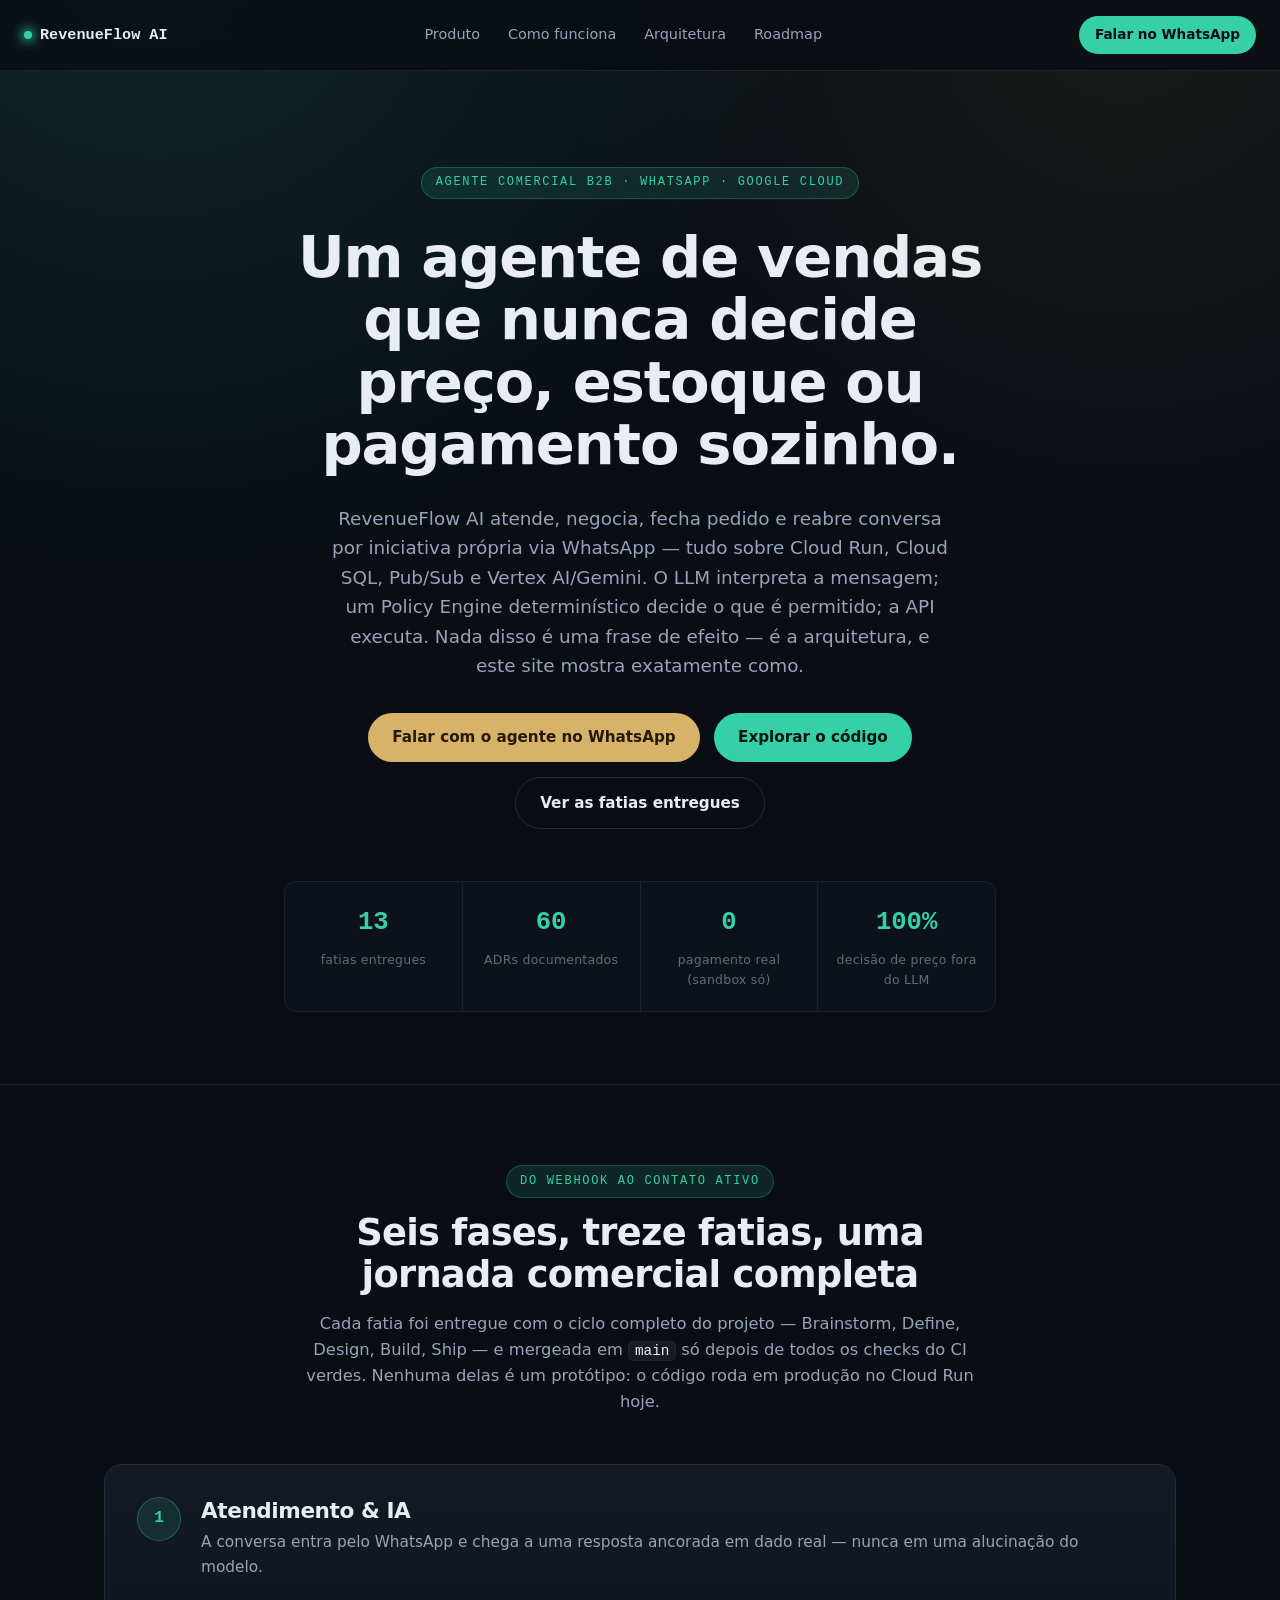
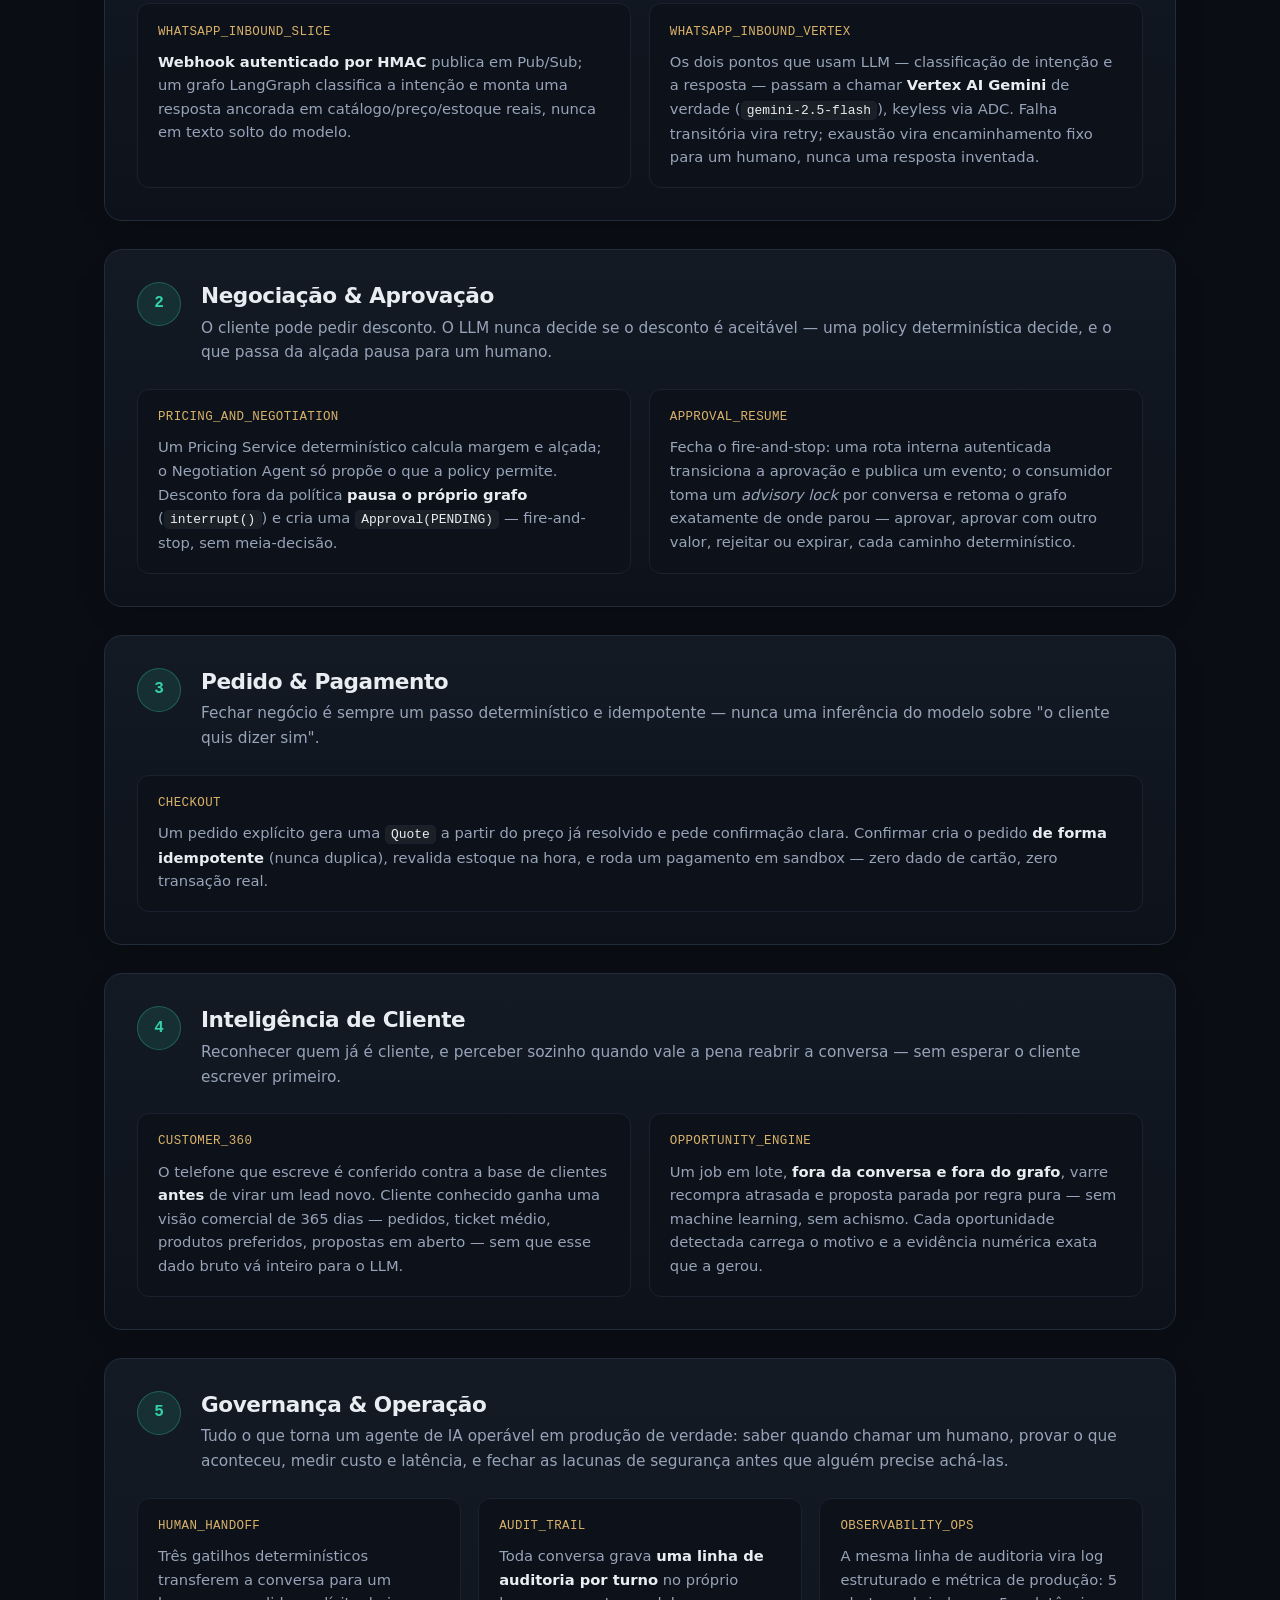
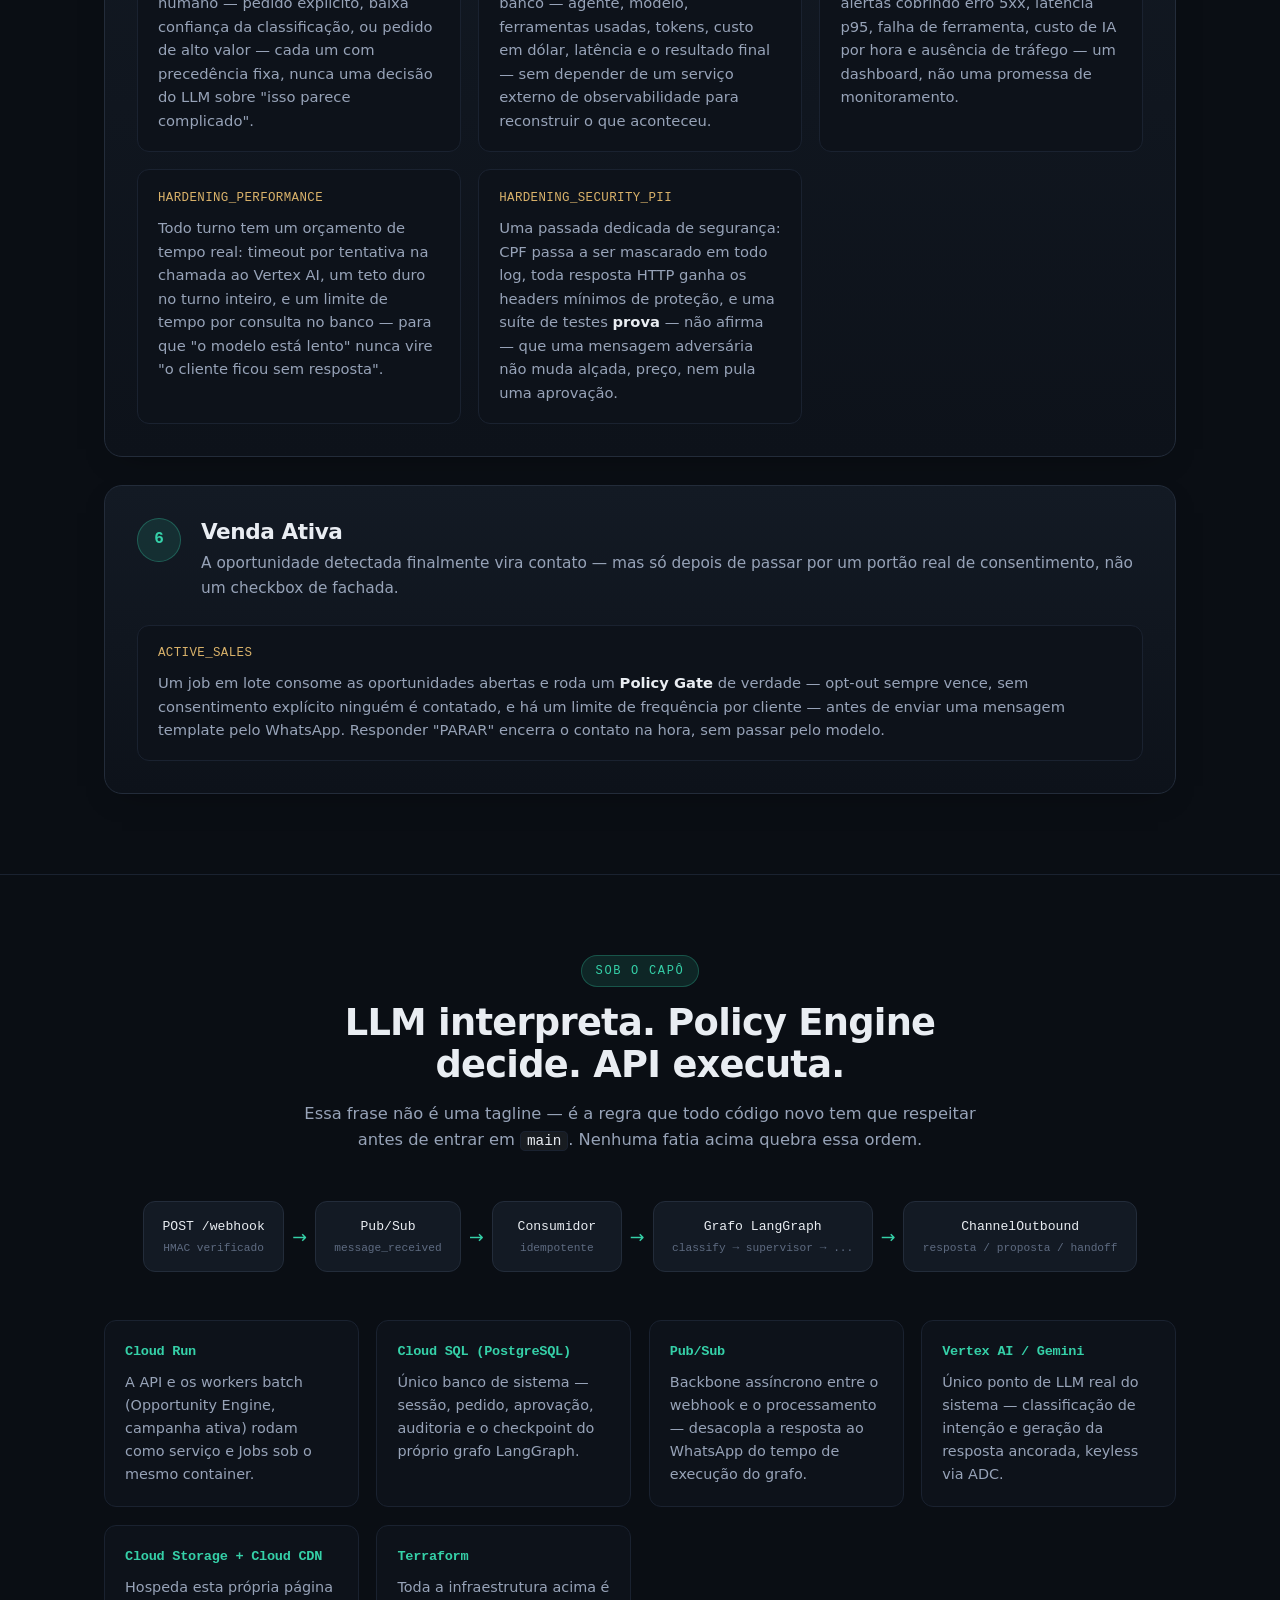
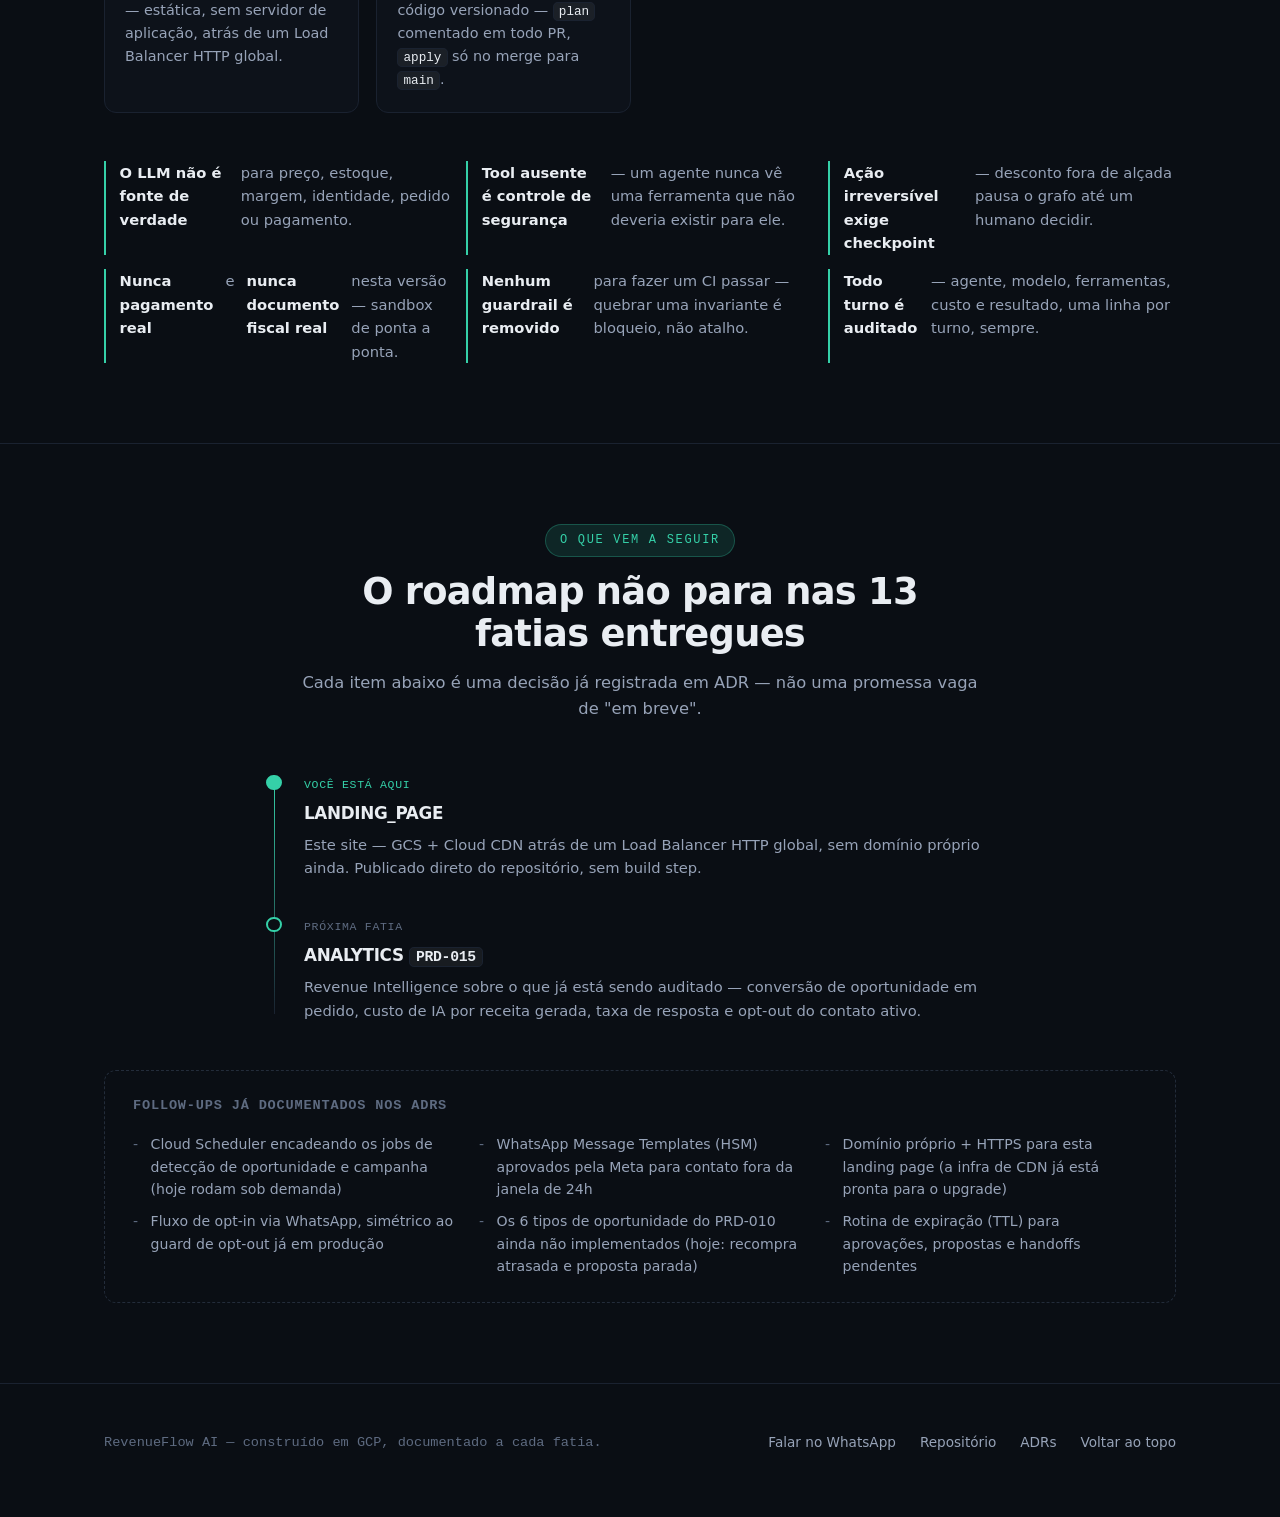
==== commit 49c49aee: "feat: WHATSAPP_CTA — deep link wa.me na landing page (ADR-066) 3 pontos de entrada (topnav, hero, ro" ====
--- a/site/index.html
+++ b/site/index.html
@@ -21,7 +21,7 @@
       <li><a href="#arquitetura">Arquitetura</a></li>
       <li><a href="#roadmap">Roadmap</a></li>
     </ul>
-    <a class="topnav__cta" href="https://github.com/JonatasLimaBR/revenueflow-ai" target="_blank" rel="noopener">Ver no GitHub</a>
+    <a class="topnav__cta" href="https://wa.me/5519982499116?text=Ol%C3%A1%21%20Vim%20pela%20landing%20page%20da%20RevenueFlow%20AI%20e%20quero%20saber%20mais%20sobre%20o%20produto." target="_blank" rel="noopener">Falar no WhatsApp</a>
   </nav>
 
   <header id="produto" class="hero">
@@ -35,8 +35,9 @@
         disso é uma frase de efeito — é a arquitetura, e este site mostra exatamente como.
       </p>
       <div class="hero__ctas">
+        <a class="btn btn--whatsapp" href="https://wa.me/5519982499116?text=Ol%C3%A1%21%20Vim%20pela%20landing%20page%20da%20RevenueFlow%20AI%20e%20quero%20saber%20mais%20sobre%20o%20produto." target="_blank" rel="noopener">Falar com o agente no WhatsApp</a>
         <a class="btn btn--primary" href="https://github.com/JonatasLimaBR/revenueflow-ai" target="_blank" rel="noopener">Explorar o código</a>
-        <a class="btn btn--ghost" href="#fases">Ver as 13 fatias entregues</a>
+        <a class="btn btn--ghost" href="#fases">Ver as fatias entregues</a>
       </div>
       <div class="stats">
         <div class="stat">
@@ -303,6 +304,7 @@
     <div class="container footer__inner">
       <span class="footer__brand">RevenueFlow AI &mdash; construído em GCP, documentado a cada fatia.</span>
       <ul class="footer__links">
+        <li><a href="https://wa.me/5519982499116?text=Ol%C3%A1%21%20Vim%20pela%20landing%20page%20da%20RevenueFlow%20AI%20e%20quero%20saber%20mais%20sobre%20o%20produto." target="_blank" rel="noopener">Falar no WhatsApp</a></li>
         <li><a href="https://github.com/JonatasLimaBR/revenueflow-ai" target="_blank" rel="noopener">Repositório</a></li>
         <li><a href="https://github.com/JonatasLimaBR/revenueflow-ai/tree/main/docs/adrs" target="_blank" rel="noopener">ADRs</a></li>
         <li><a href="#produto">Voltar ao topo</a></li>
--- a/site/assets/styles.css
+++ b/site/assets/styles.css
@@ -12,6 +12,7 @@
   --accent-strong: #24c197;
   --accent-soft: rgba(53, 208, 168, 0.12);
   --gold: #d9b26a;
+  --gold-strong: #c49a52;
   --danger: #e2836f;
   --radius-lg: 18px;
   --radius-md: 12px;
@@ -279,6 +280,17 @@
   color: var(--accent);
 }
 
+.btn--whatsapp {
+  background: var(--gold);
+  color: #241a08;
+}
+
+.btn--whatsapp:hover,
+.btn--whatsapp:focus-visible {
+  background: var(--gold-strong);
+  transform: translateY(-2px);
+}
+
 .stats {
   display: grid;
   grid-template-columns: repeat(4, minmax(0, 1fr));
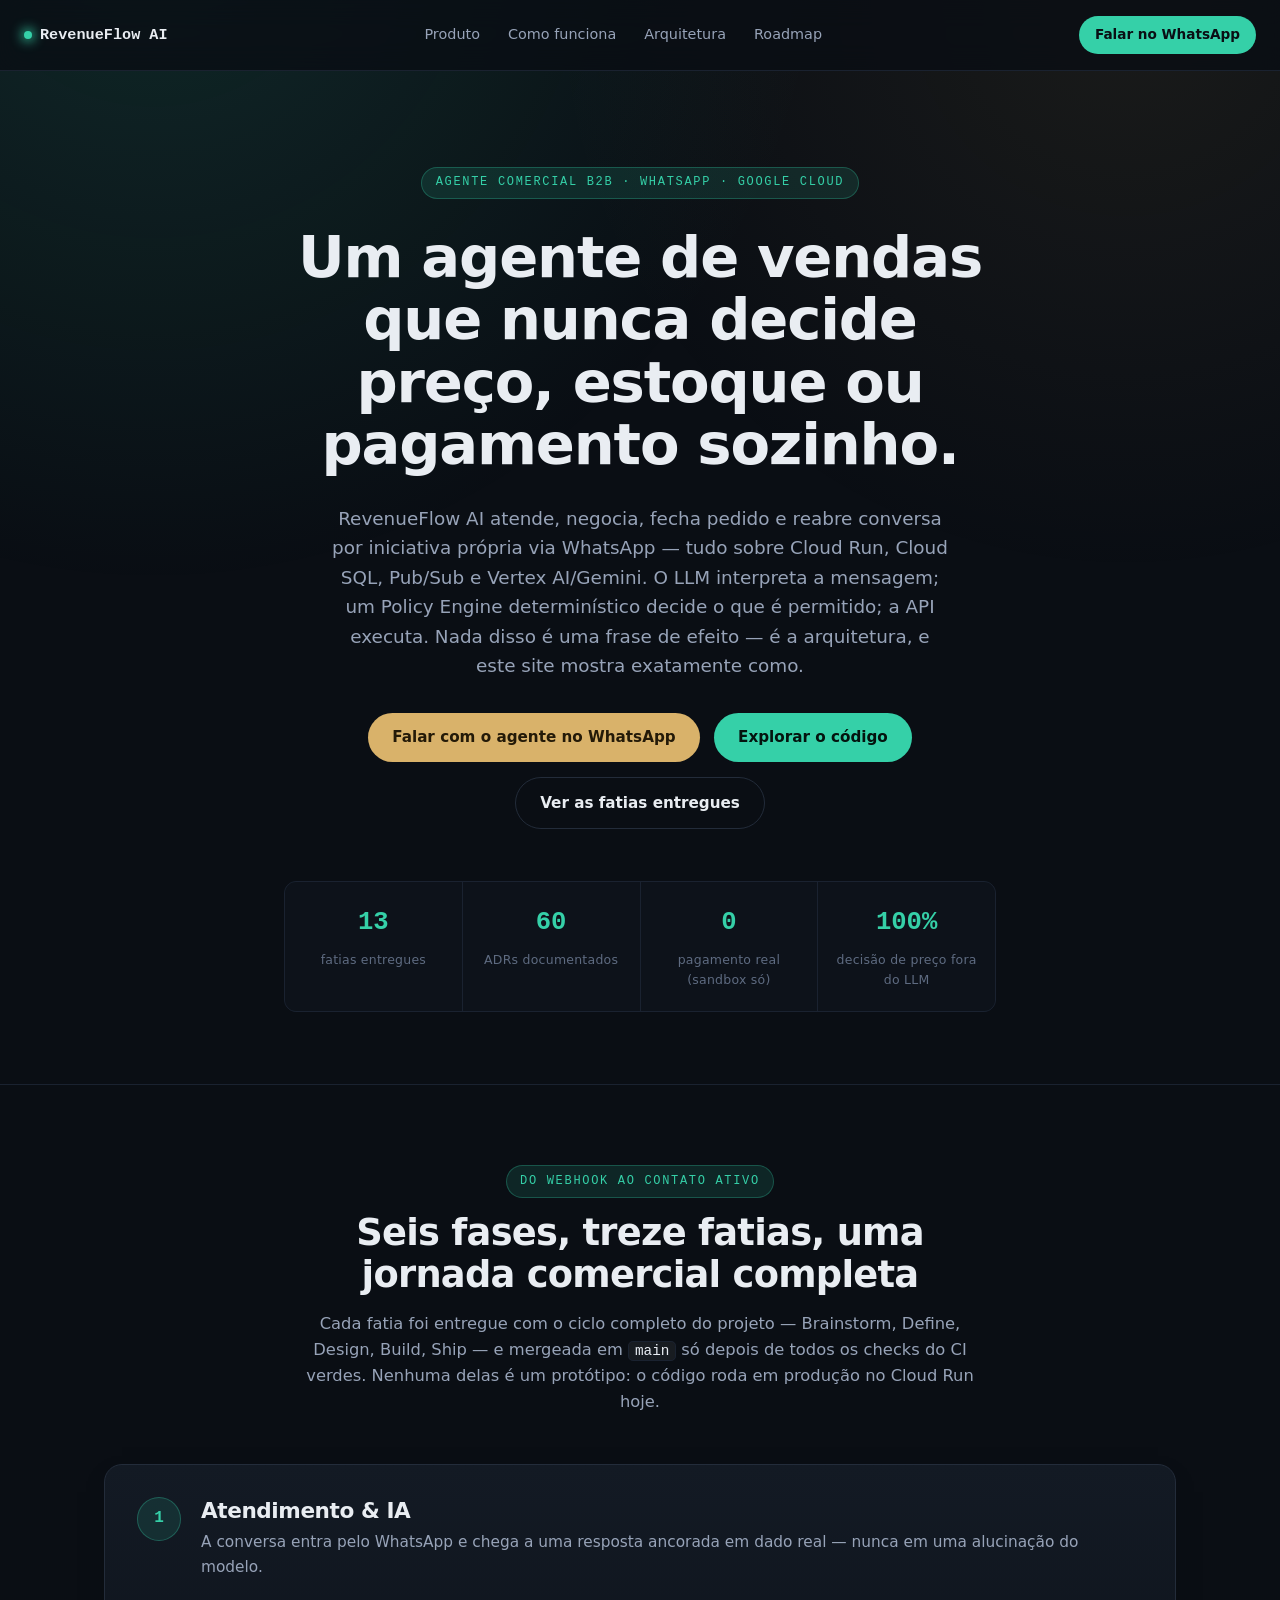
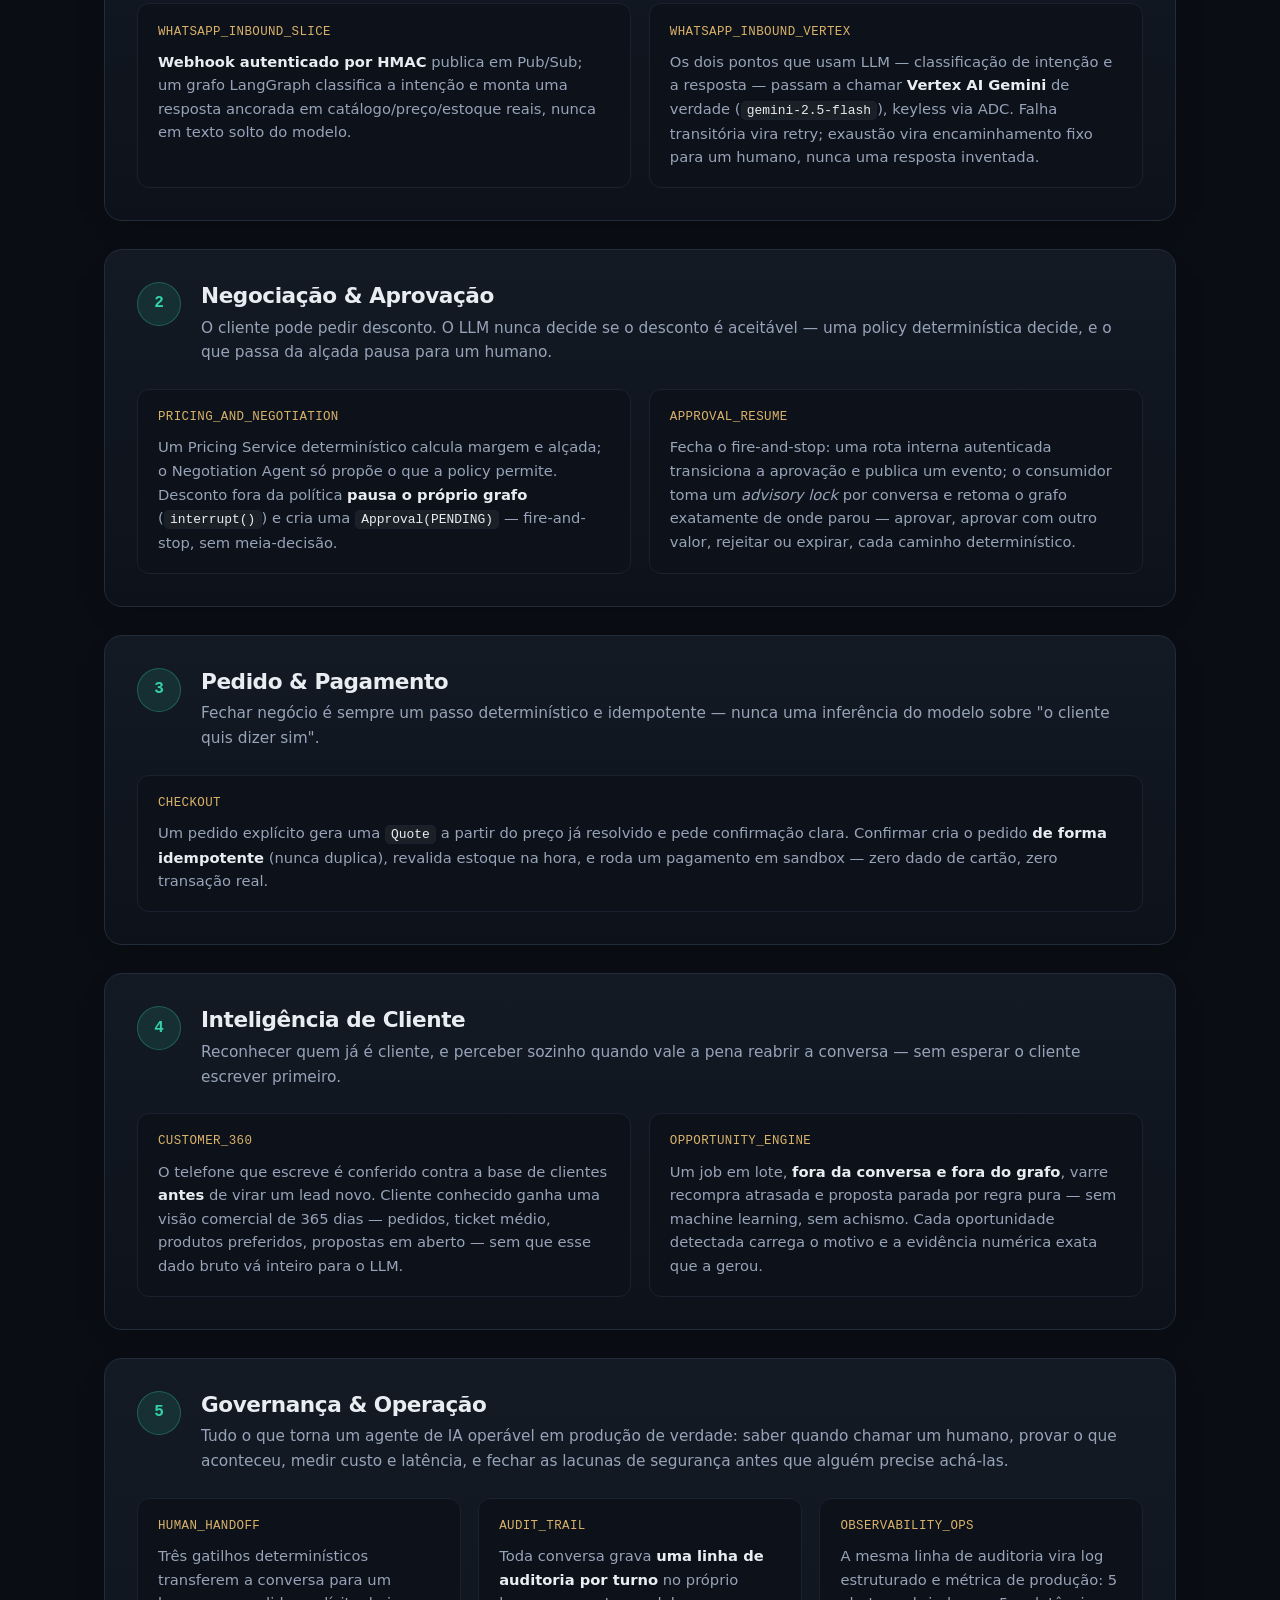
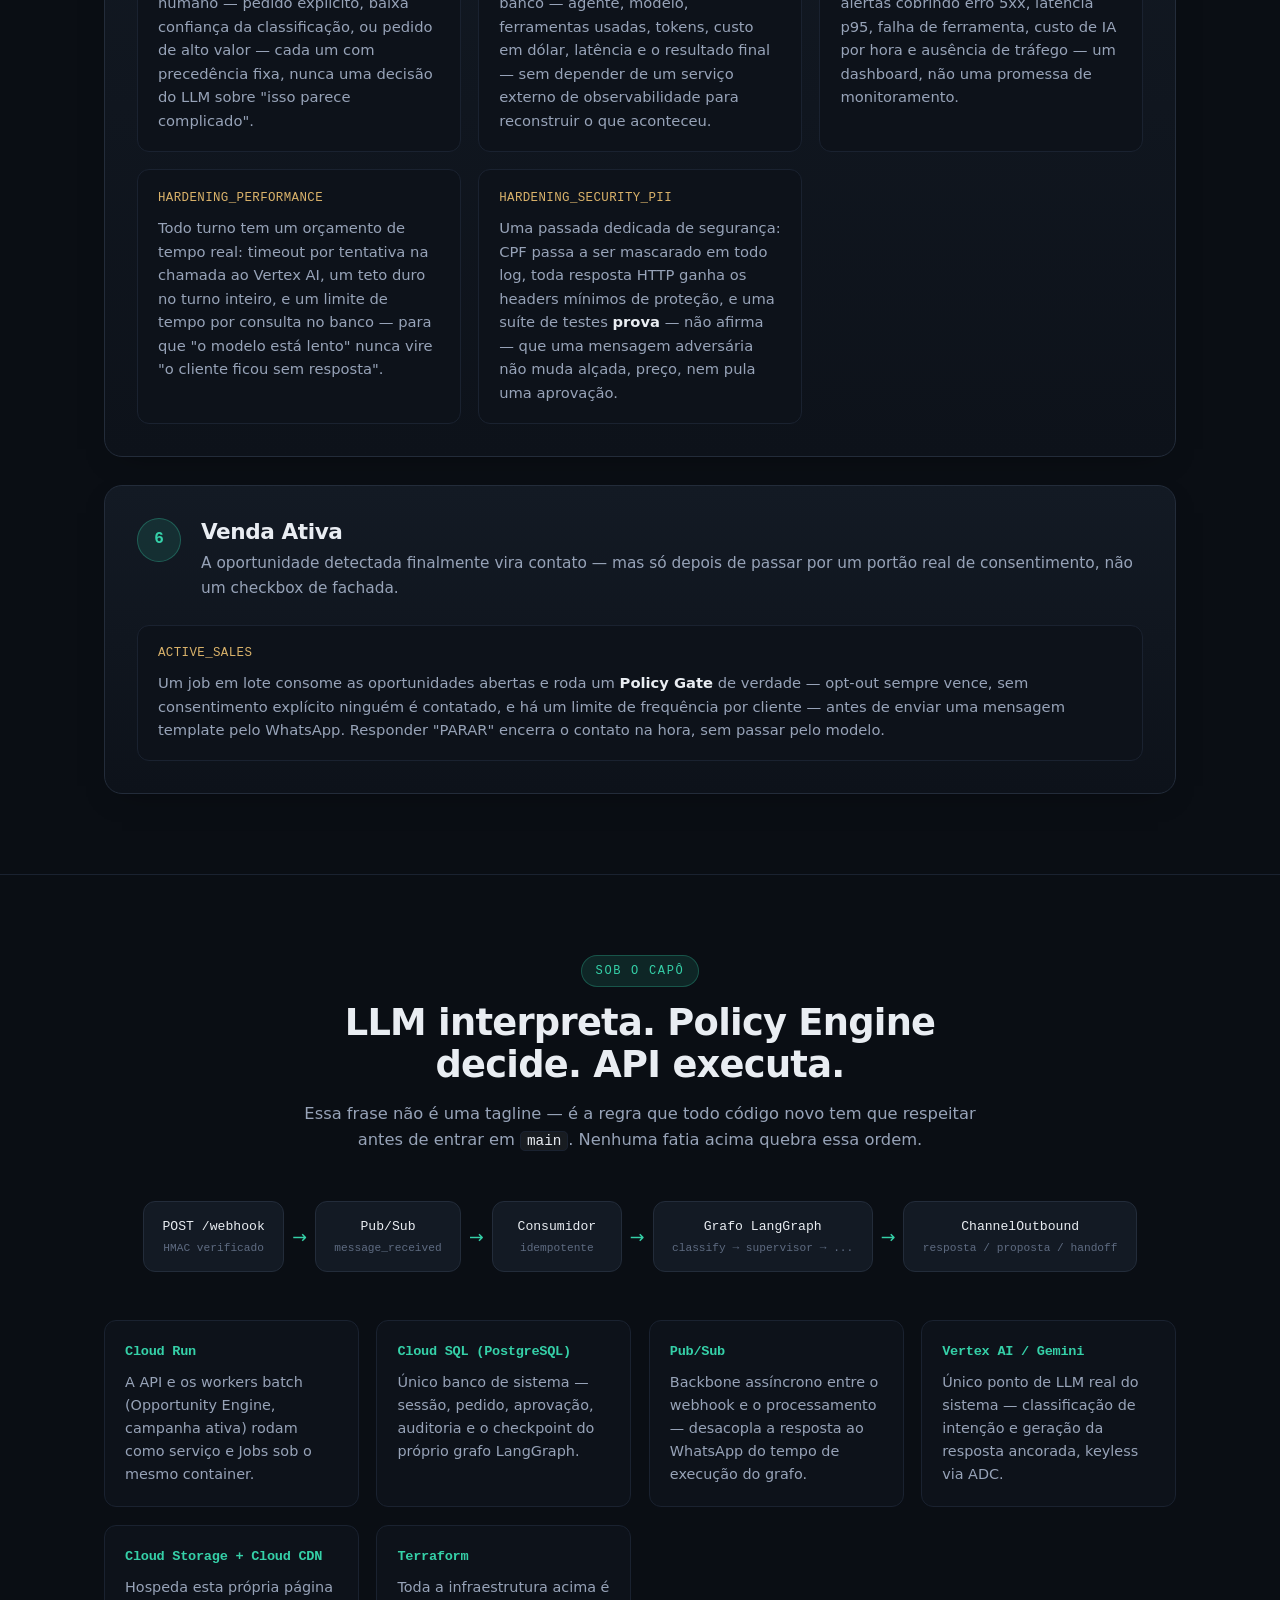
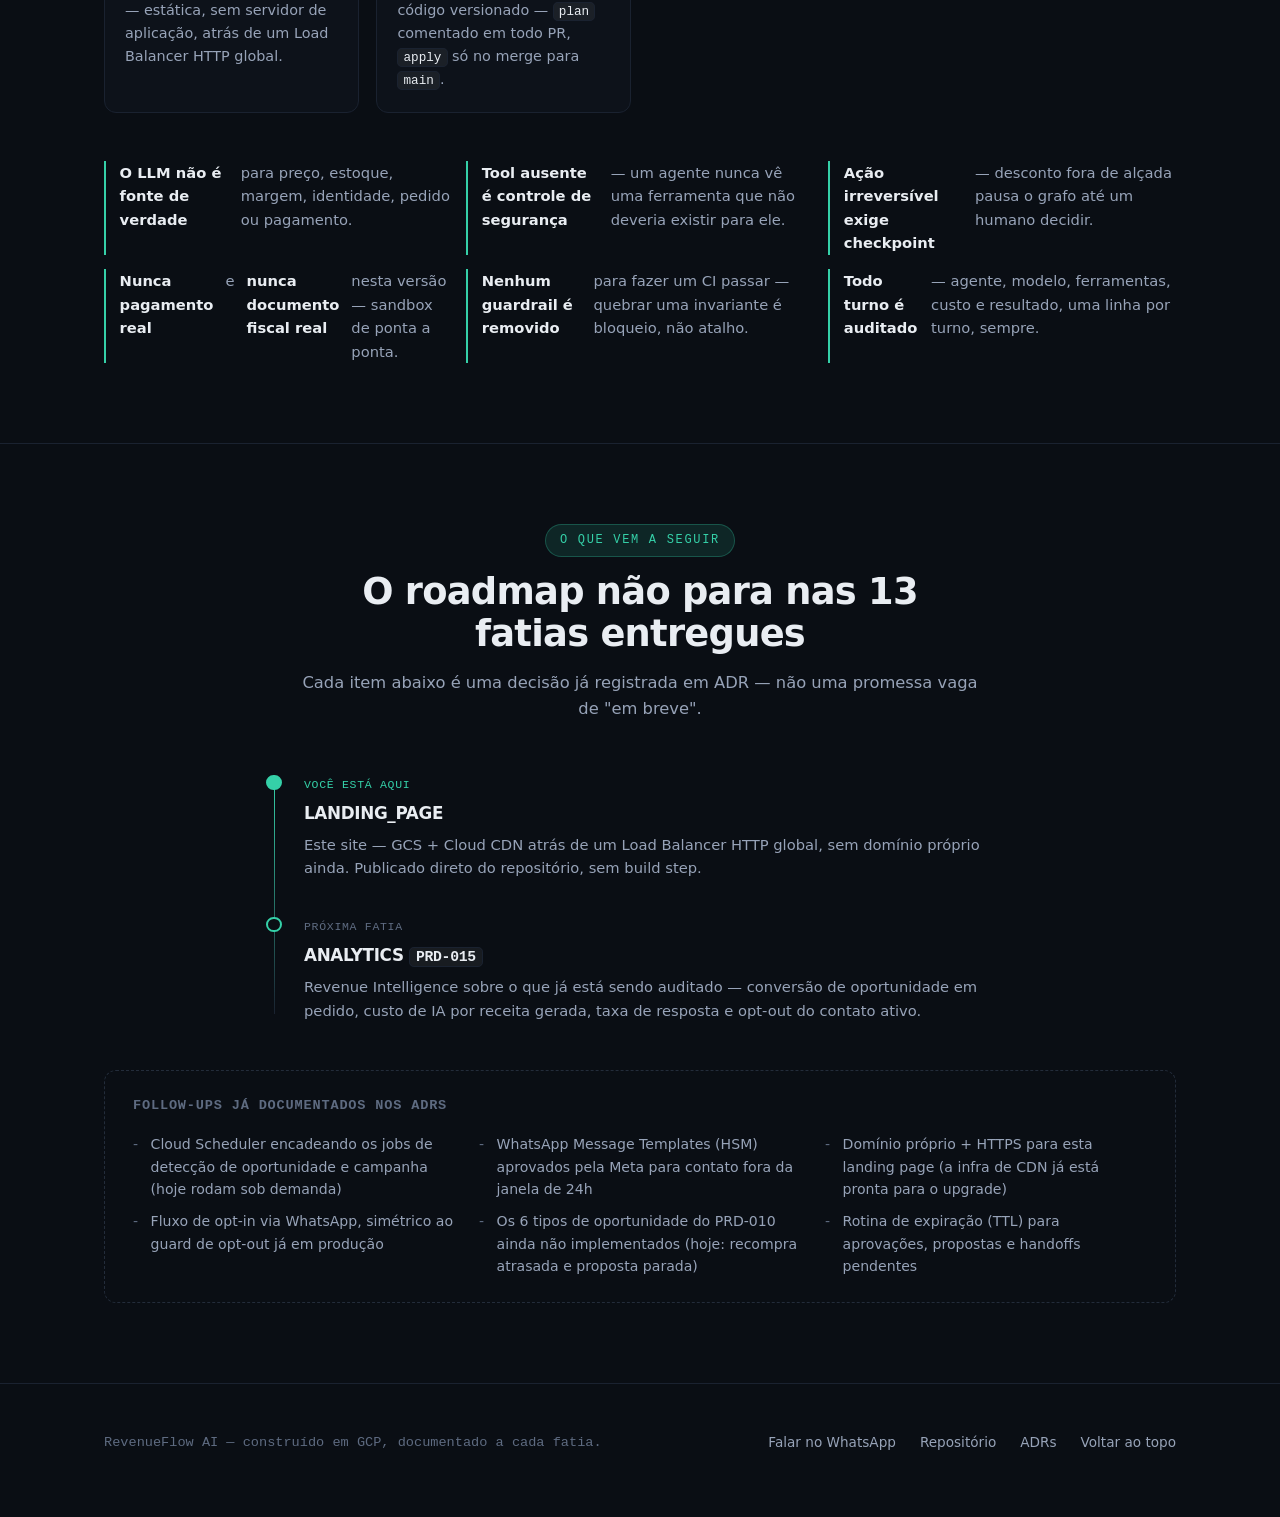
==== commit 2a42134b: "fix: CTA do WhatsApp na landing page apontava pro número errado 5519982499116 era um palpite nunca c" ====
--- a/site/index.html
+++ b/site/index.html
@@ -21,7 +21,7 @@
       <li><a href="#arquitetura">Arquitetura</a></li>
       <li><a href="#roadmap">Roadmap</a></li>
     </ul>
-    <a class="topnav__cta" href="https://wa.me/5519982499116?text=Ol%C3%A1%21%20Vim%20pela%20landing%20page%20da%20RevenueFlow%20AI%20e%20quero%20saber%20mais%20sobre%20o%20produto." target="_blank" rel="noopener">Falar no WhatsApp</a>
+    <a class="topnav__cta" href="https://wa.me/15552027113?text=Ol%C3%A1%21%20Vim%20pela%20landing%20page%20da%20RevenueFlow%20AI.%20Quero%20saber%20o%20pre%C3%A7o%20da%20Bomba%20d%27%C3%A1gua%20centr%C3%ADfuga%201CV%20220V." target="_blank" rel="noopener">Falar no WhatsApp</a>
   </nav>
 
   <header id="produto" class="hero">
@@ -35,7 +35,7 @@
         disso é uma frase de efeito — é a arquitetura, e este site mostra exatamente como.
       </p>
       <div class="hero__ctas">
-        <a class="btn btn--whatsapp" href="https://wa.me/5519982499116?text=Ol%C3%A1%21%20Vim%20pela%20landing%20page%20da%20RevenueFlow%20AI%20e%20quero%20saber%20mais%20sobre%20o%20produto." target="_blank" rel="noopener">Falar com o agente no WhatsApp</a>
+        <a class="btn btn--whatsapp" href="https://wa.me/15552027113?text=Ol%C3%A1%21%20Vim%20pela%20landing%20page%20da%20RevenueFlow%20AI.%20Quero%20saber%20o%20pre%C3%A7o%20da%20Bomba%20d%27%C3%A1gua%20centr%C3%ADfuga%201CV%20220V." target="_blank" rel="noopener">Falar com o agente no WhatsApp</a>
         <a class="btn btn--primary" href="https://github.com/JonatasLimaBR/revenueflow-ai" target="_blank" rel="noopener">Explorar o código</a>
         <a class="btn btn--ghost" href="#fases">Ver as fatias entregues</a>
       </div>
@@ -304,7 +304,7 @@
     <div class="container footer__inner">
       <span class="footer__brand">RevenueFlow AI &mdash; construído em GCP, documentado a cada fatia.</span>
       <ul class="footer__links">
-        <li><a href="https://wa.me/5519982499116?text=Ol%C3%A1%21%20Vim%20pela%20landing%20page%20da%20RevenueFlow%20AI%20e%20quero%20saber%20mais%20sobre%20o%20produto." target="_blank" rel="noopener">Falar no WhatsApp</a></li>
+        <li><a href="https://wa.me/15552027113?text=Ol%C3%A1%21%20Vim%20pela%20landing%20page%20da%20RevenueFlow%20AI.%20Quero%20saber%20o%20pre%C3%A7o%20da%20Bomba%20d%27%C3%A1gua%20centr%C3%ADfuga%201CV%20220V." target="_blank" rel="noopener">Falar no WhatsApp</a></li>
         <li><a href="https://github.com/JonatasLimaBR/revenueflow-ai" target="_blank" rel="noopener">Repositório</a></li>
         <li><a href="https://github.com/JonatasLimaBR/revenueflow-ai/tree/main/docs/adrs" target="_blank" rel="noopener">ADRs</a></li>
         <li><a href="#produto">Voltar ao topo</a></li>
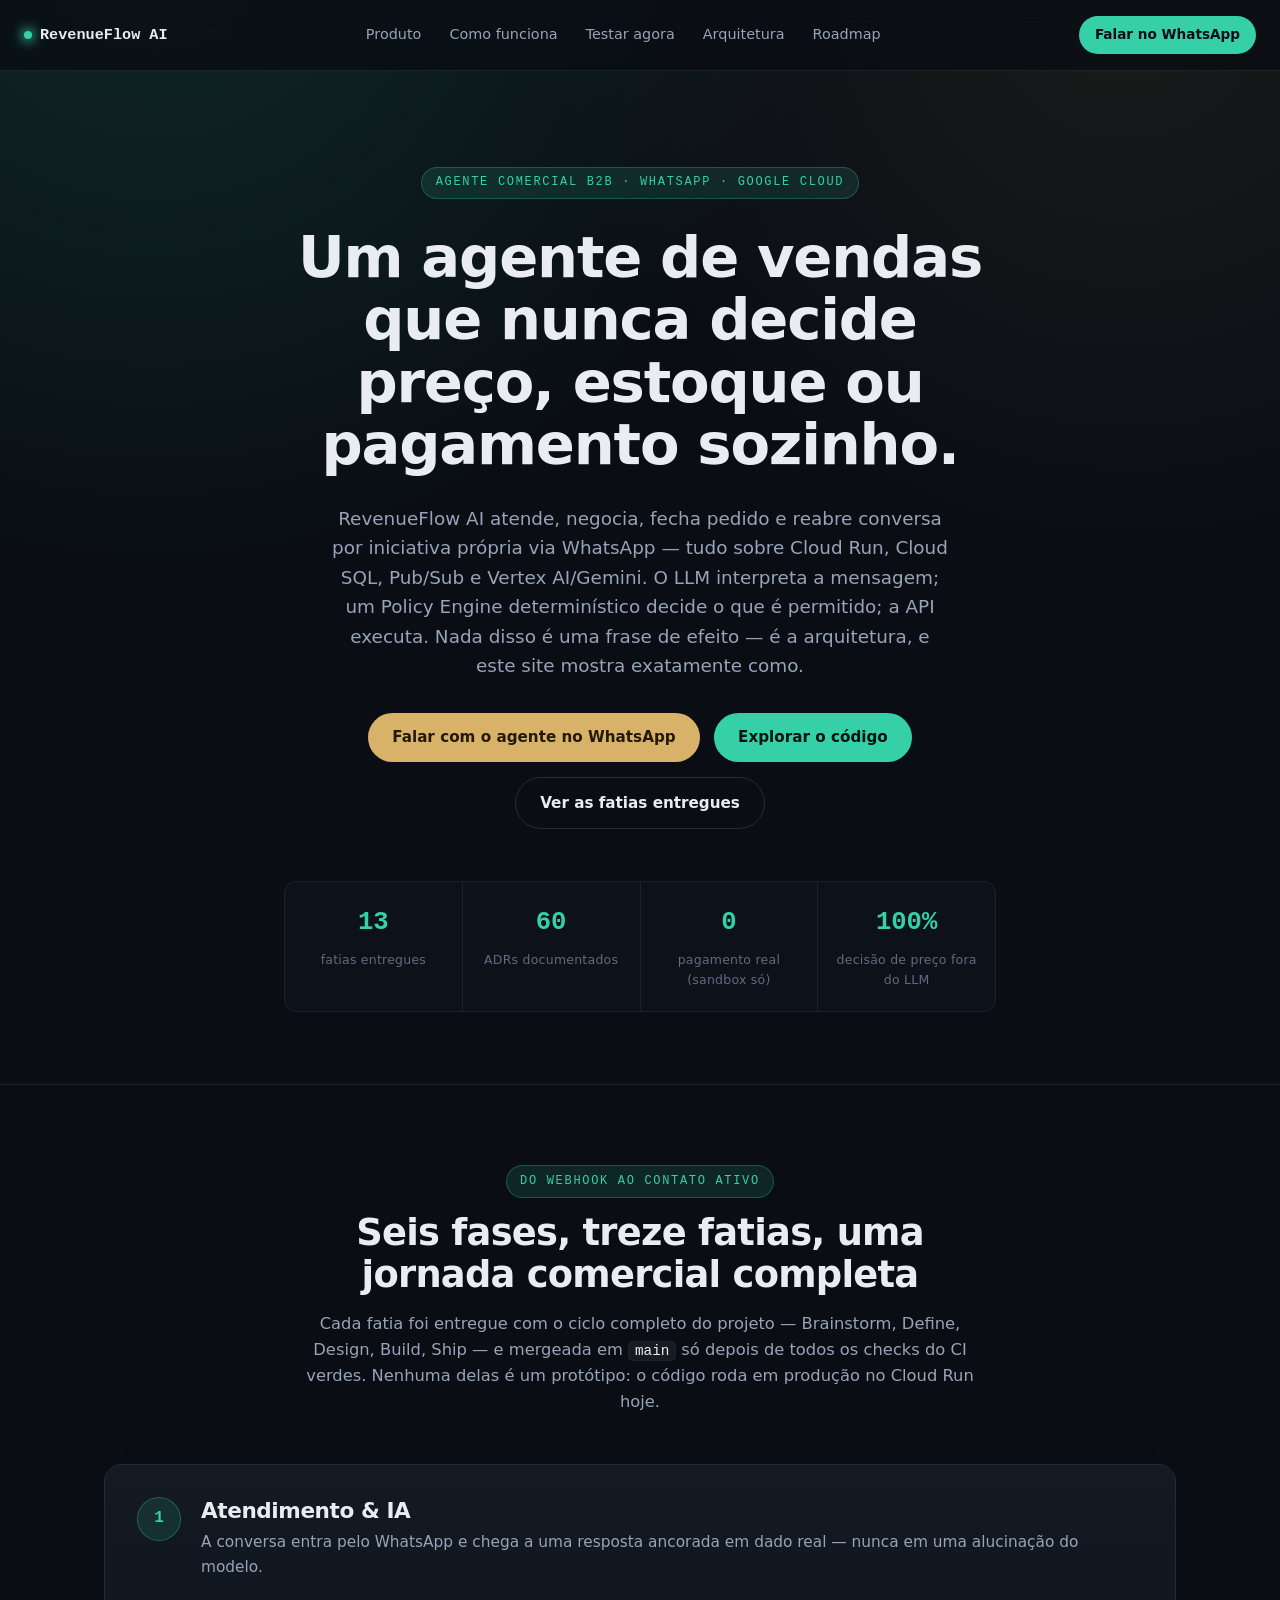
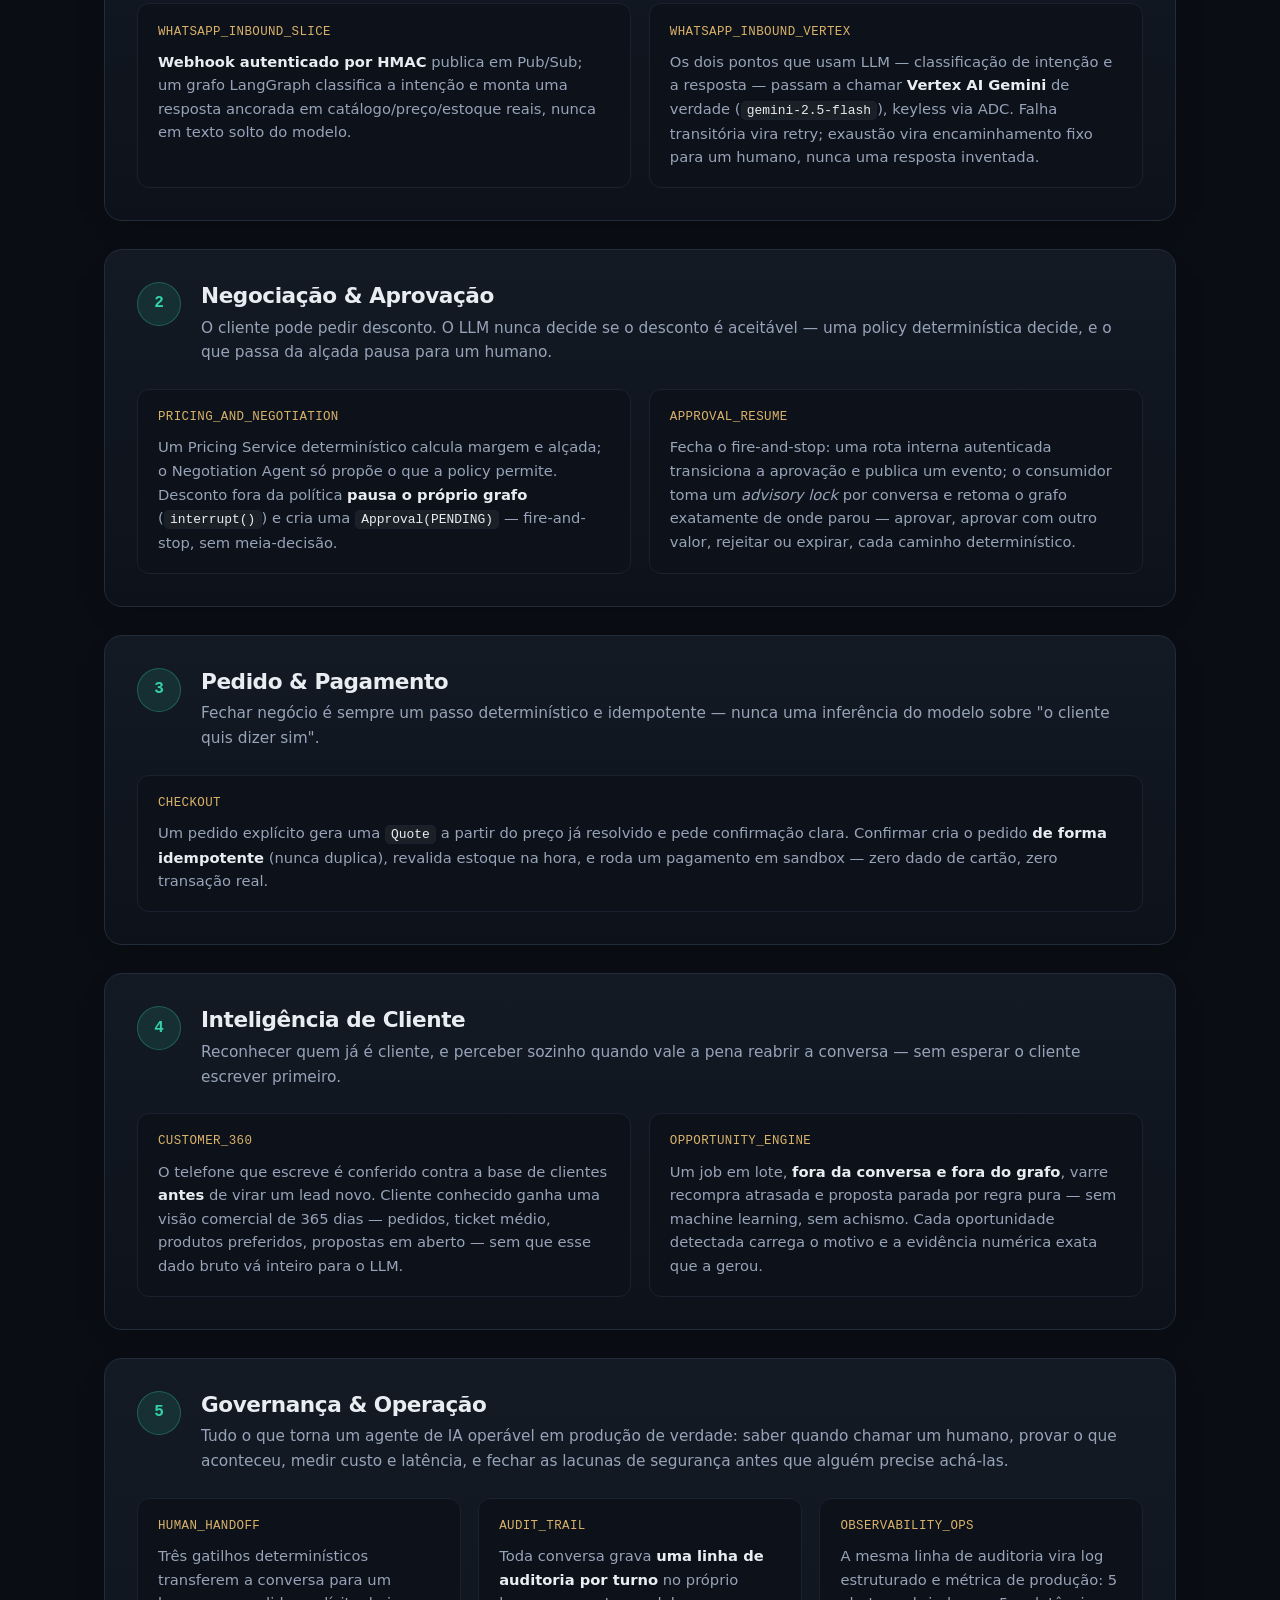
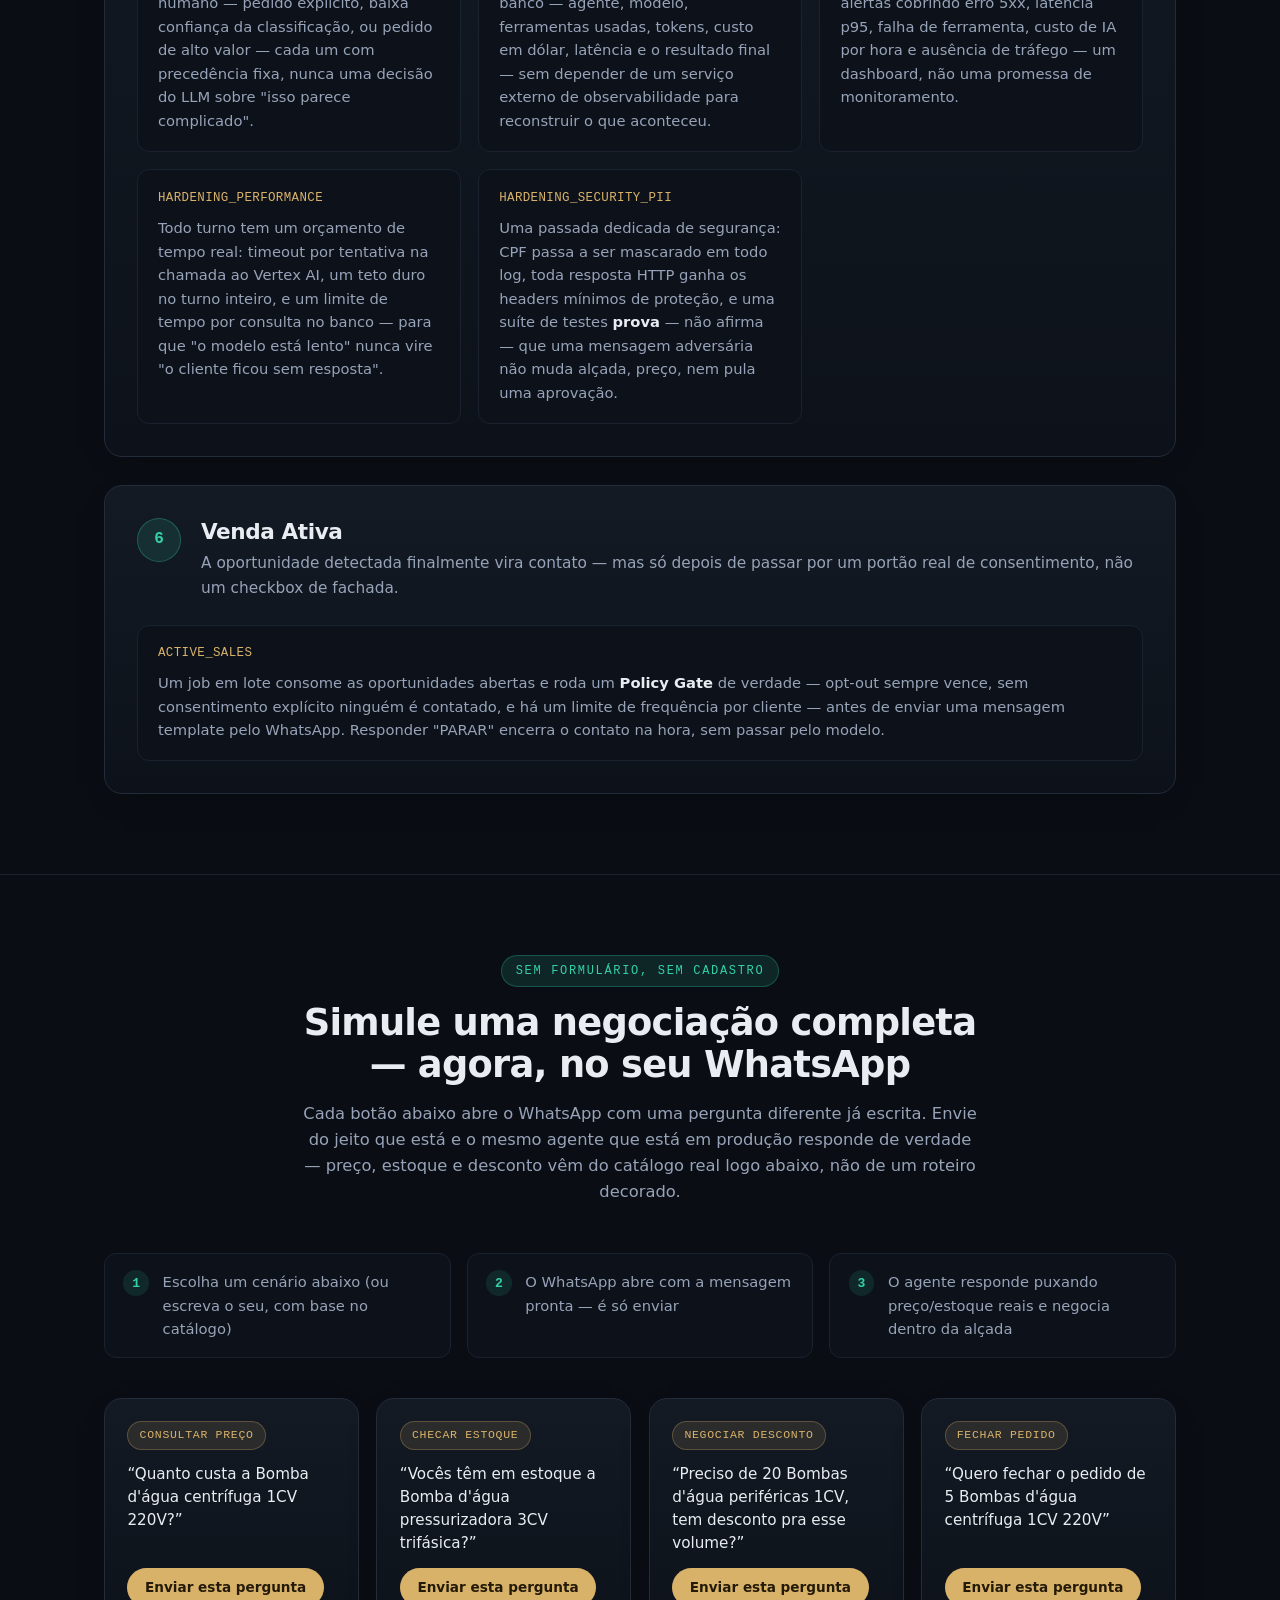
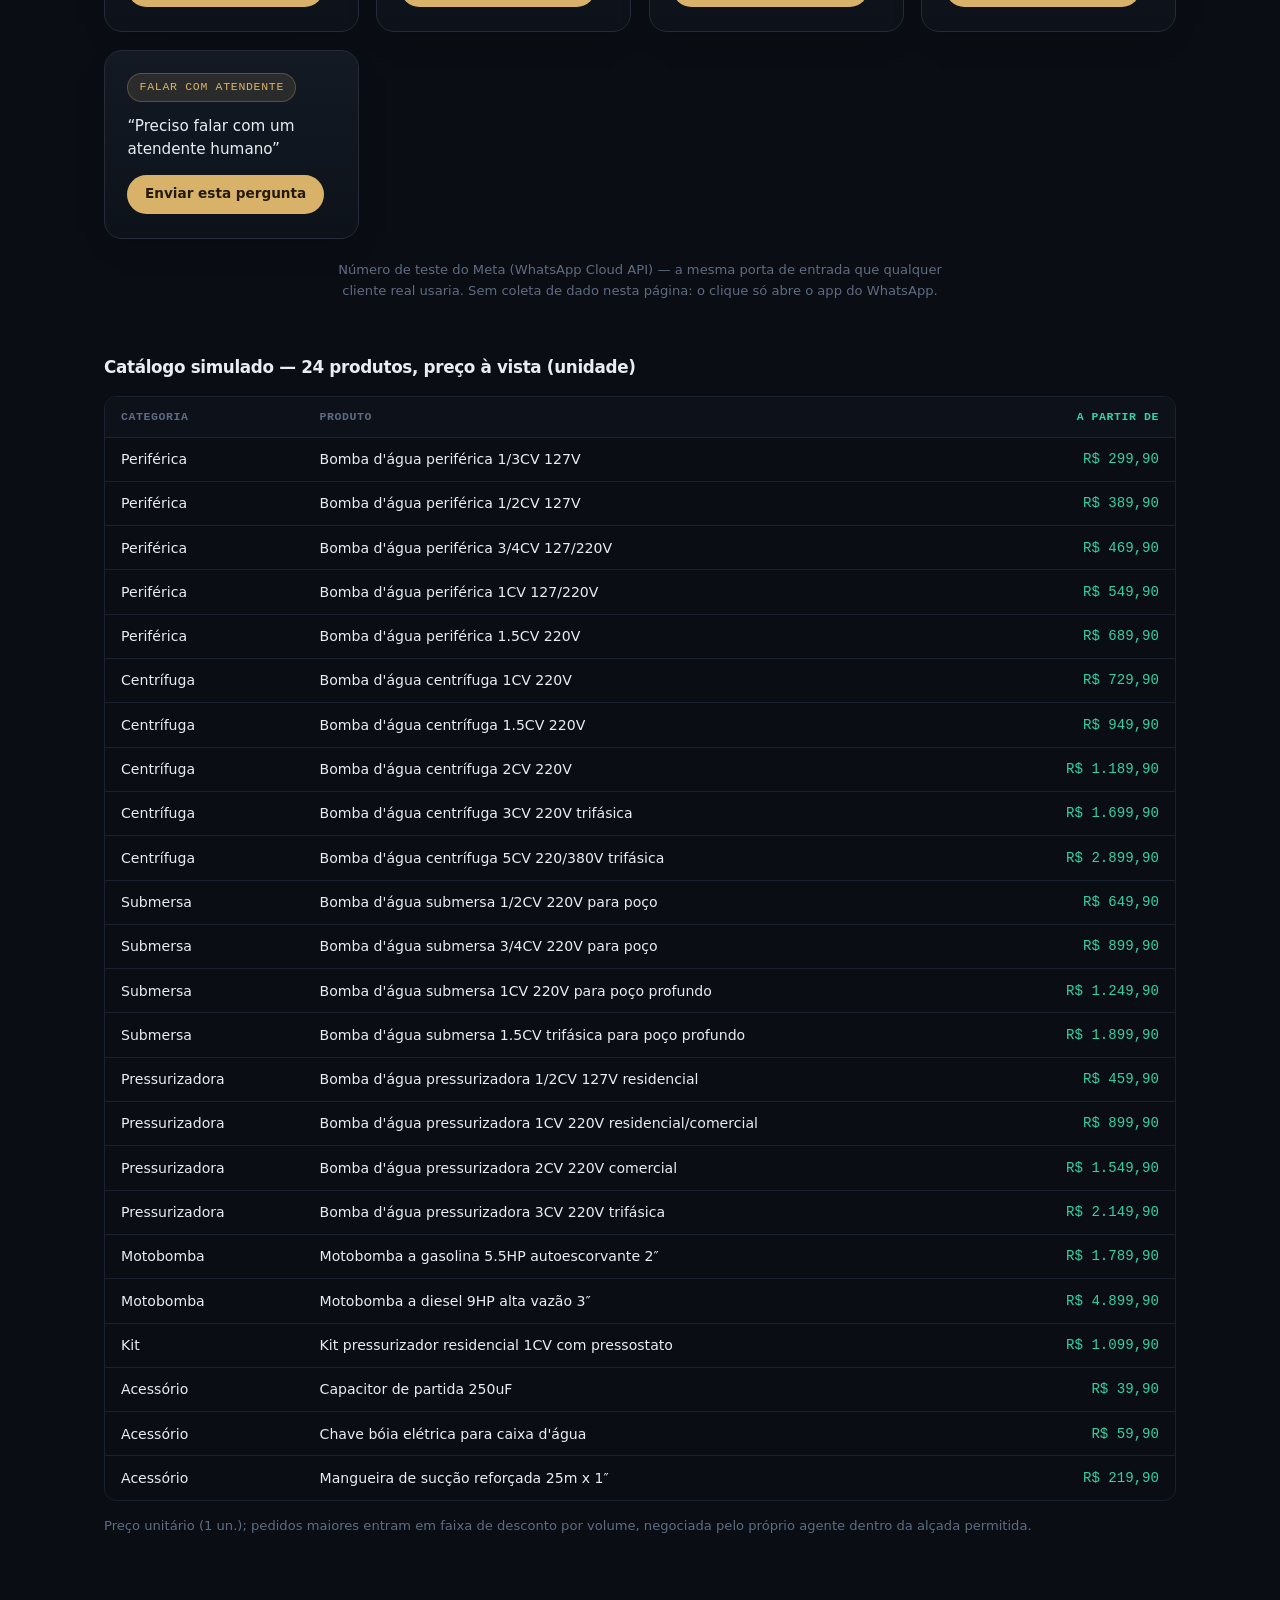
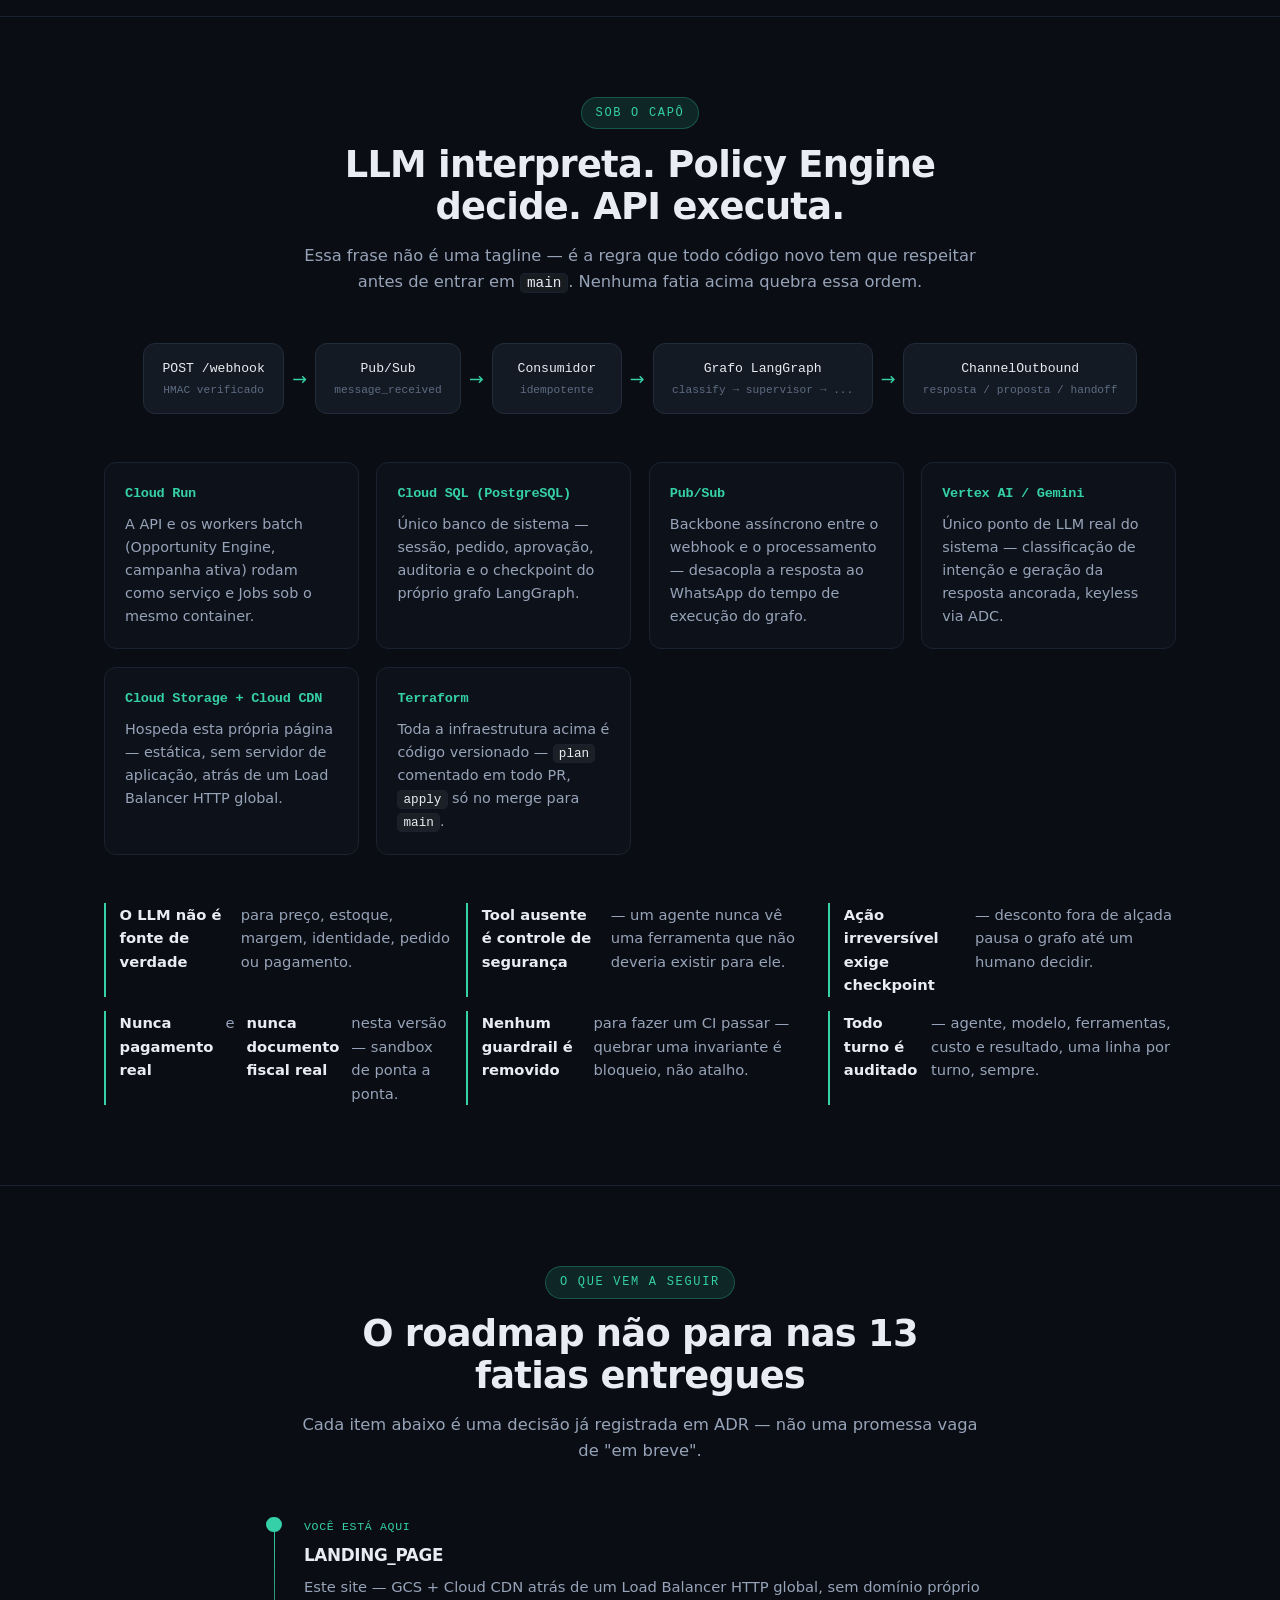
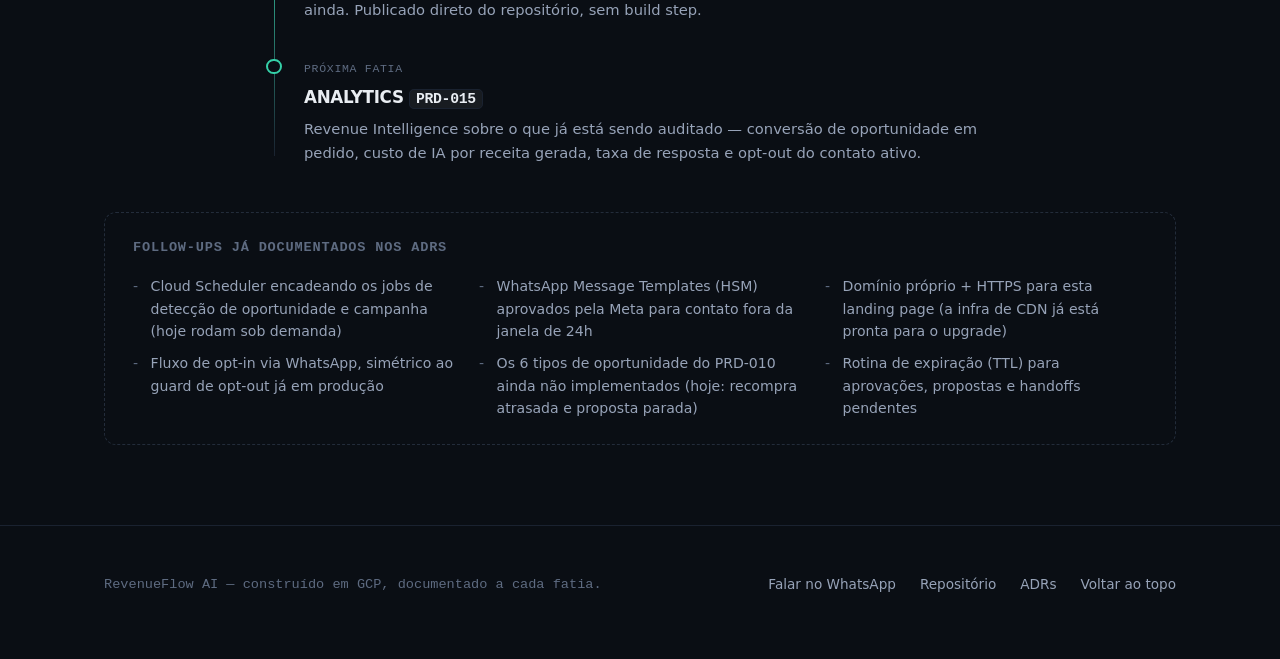
==== commit 82054dc3: "feat: seção "Simular" na landing page — 5 cenários + catálogo com preço Pedido explícito do usuário:" ====
--- a/site/index.html
+++ b/site/index.html
@@ -18,6 +18,7 @@
     <ul class="topnav__links">
       <li><a href="#produto">Produto</a></li>
       <li><a href="#fases">Como funciona</a></li>
+      <li><a href="#simular">Testar agora</a></li>
       <li><a href="#arquitetura">Arquitetura</a></li>
       <li><a href="#roadmap">Roadmap</a></li>
     </ul>
@@ -202,6 +203,97 @@
     </div>
   </section>
 
+  <section id="simular" aria-labelledby="simular-title">
+    <div class="container">
+      <div class="section__head">
+        <span class="eyebrow">Sem formulário, sem cadastro</span>
+        <h2 id="simular-title">Simule uma negociação completa — agora, no seu WhatsApp</h2>
+        <p>
+          Cada botão abaixo abre o WhatsApp com uma pergunta diferente já escrita. Envie do jeito
+          que está e o mesmo agente que está em produção responde de verdade — preço, estoque e
+          desconto vêm do catálogo real logo abaixo, não de um roteiro decorado.
+        </p>
+      </div>
+
+      <ol class="how-it-works">
+        <li><span>1</span>Escolha um cenário abaixo (ou escreva o seu, com base no catálogo)</li>
+        <li><span>2</span>O WhatsApp abre com a mensagem pronta — é só enviar</li>
+        <li><span>3</span>O agente responde puxando preço/estoque reais e negocia dentro da alçada</li>
+      </ol>
+
+      <div class="scenario-grid">
+        <article class="scenario">
+          <span class="scenario__tag">Consultar preço</span>
+          <p class="scenario__msg">&ldquo;Quanto custa a Bomba d'água centrífuga 1CV 220V?&rdquo;</p>
+          <a class="btn btn--whatsapp btn--sm" href="https://wa.me/15552027113?text=Quanto%20custa%20a%20Bomba%20d%27%C3%A1gua%20centr%C3%ADfuga%201CV%20220V%3F" target="_blank" rel="noopener">Enviar esta pergunta</a>
+        </article>
+        <article class="scenario">
+          <span class="scenario__tag">Checar estoque</span>
+          <p class="scenario__msg">&ldquo;Vocês têm em estoque a Bomba d'água pressurizadora 3CV trifásica?&rdquo;</p>
+          <a class="btn btn--whatsapp btn--sm" href="https://wa.me/15552027113?text=Voc%C3%AAs%20t%C3%AAm%20em%20estoque%20a%20Bomba%20d%27%C3%A1gua%20pressurizadora%203CV%20trif%C3%A1sica%3F" target="_blank" rel="noopener">Enviar esta pergunta</a>
+        </article>
+        <article class="scenario">
+          <span class="scenario__tag">Negociar desconto</span>
+          <p class="scenario__msg">&ldquo;Preciso de 20 Bombas d'água periféricas 1CV, tem desconto pra esse volume?&rdquo;</p>
+          <a class="btn btn--whatsapp btn--sm" href="https://wa.me/15552027113?text=Preciso%20de%2020%20Bombas%20d%27%C3%A1gua%20perif%C3%A9ricas%201CV%2C%20tem%20desconto%20pra%20esse%20volume%3F" target="_blank" rel="noopener">Enviar esta pergunta</a>
+        </article>
+        <article class="scenario">
+          <span class="scenario__tag">Fechar pedido</span>
+          <p class="scenario__msg">&ldquo;Quero fechar o pedido de 5 Bombas d'água centrífuga 1CV 220V&rdquo;</p>
+          <a class="btn btn--whatsapp btn--sm" href="https://wa.me/15552027113?text=Quero%20fechar%20o%20pedido%20de%205%20Bombas%20d%27%C3%A1gua%20centr%C3%ADfuga%201CV%20220V" target="_blank" rel="noopener">Enviar esta pergunta</a>
+        </article>
+        <article class="scenario">
+          <span class="scenario__tag">Falar com atendente</span>
+          <p class="scenario__msg">&ldquo;Preciso falar com um atendente humano&rdquo;</p>
+          <a class="btn btn--whatsapp btn--sm" href="https://wa.me/15552027113?text=Preciso%20falar%20com%20um%20atendente%20humano" target="_blank" rel="noopener">Enviar esta pergunta</a>
+        </article>
+      </div>
+
+      <p class="scenario-note">
+        Número de teste do Meta (WhatsApp Cloud API) — a mesma porta de entrada que qualquer
+        cliente real usaria. Sem coleta de dado nesta página: o clique só abre o app do WhatsApp.
+      </p>
+
+      <div class="catalog">
+        <h3>Catálogo simulado — 24 produtos, preço à vista (unidade)</h3>
+        <div class="catalog__scroll">
+          <table class="catalog__table">
+            <thead>
+              <tr><th>Categoria</th><th>Produto</th><th>A partir de</th></tr>
+            </thead>
+            <tbody>
+              <tr><td>Periférica</td><td>Bomba d'água periférica 1/3CV 127V</td><td>R$ 299,90</td></tr>
+              <tr><td>Periférica</td><td>Bomba d'água periférica 1/2CV 127V</td><td>R$ 389,90</td></tr>
+              <tr><td>Periférica</td><td>Bomba d'água periférica 3/4CV 127/220V</td><td>R$ 469,90</td></tr>
+              <tr><td>Periférica</td><td>Bomba d'água periférica 1CV 127/220V</td><td>R$ 549,90</td></tr>
+              <tr><td>Periférica</td><td>Bomba d'água periférica 1.5CV 220V</td><td>R$ 689,90</td></tr>
+              <tr><td>Centrífuga</td><td>Bomba d'água centrífuga 1CV 220V</td><td>R$ 729,90</td></tr>
+              <tr><td>Centrífuga</td><td>Bomba d'água centrífuga 1.5CV 220V</td><td>R$ 949,90</td></tr>
+              <tr><td>Centrífuga</td><td>Bomba d'água centrífuga 2CV 220V</td><td>R$ 1.189,90</td></tr>
+              <tr><td>Centrífuga</td><td>Bomba d'água centrífuga 3CV 220V trifásica</td><td>R$ 1.699,90</td></tr>
+              <tr><td>Centrífuga</td><td>Bomba d'água centrífuga 5CV 220/380V trifásica</td><td>R$ 2.899,90</td></tr>
+              <tr><td>Submersa</td><td>Bomba d'água submersa 1/2CV 220V para poço</td><td>R$ 649,90</td></tr>
+              <tr><td>Submersa</td><td>Bomba d'água submersa 3/4CV 220V para poço</td><td>R$ 899,90</td></tr>
+              <tr><td>Submersa</td><td>Bomba d'água submersa 1CV 220V para poço profundo</td><td>R$ 1.249,90</td></tr>
+              <tr><td>Submersa</td><td>Bomba d'água submersa 1.5CV trifásica para poço profundo</td><td>R$ 1.899,90</td></tr>
+              <tr><td>Pressurizadora</td><td>Bomba d'água pressurizadora 1/2CV 127V residencial</td><td>R$ 459,90</td></tr>
+              <tr><td>Pressurizadora</td><td>Bomba d'água pressurizadora 1CV 220V residencial/comercial</td><td>R$ 899,90</td></tr>
+              <tr><td>Pressurizadora</td><td>Bomba d'água pressurizadora 2CV 220V comercial</td><td>R$ 1.549,90</td></tr>
+              <tr><td>Pressurizadora</td><td>Bomba d'água pressurizadora 3CV 220V trifásica</td><td>R$ 2.149,90</td></tr>
+              <tr><td>Motobomba</td><td>Motobomba a gasolina 5.5HP autoescorvante 2&Prime;</td><td>R$ 1.789,90</td></tr>
+              <tr><td>Motobomba</td><td>Motobomba a diesel 9HP alta vazão 3&Prime;</td><td>R$ 4.899,90</td></tr>
+              <tr><td>Kit</td><td>Kit pressurizador residencial 1CV com pressostato</td><td>R$ 1.099,90</td></tr>
+              <tr><td>Acessório</td><td>Capacitor de partida 250uF</td><td>R$ 39,90</td></tr>
+              <tr><td>Acessório</td><td>Chave bóia elétrica para caixa d'água</td><td>R$ 59,90</td></tr>
+              <tr><td>Acessório</td><td>Mangueira de sucção reforçada 25m x 1&Prime;</td><td>R$ 219,90</td></tr>
+            </tbody>
+          </table>
+        </div>
+        <p class="catalog__note">Preço unitário (1 un.); pedidos maiores entram em faixa de desconto por volume, negociada pelo próprio agente dentro da alçada permitida.</p>
+      </div>
+    </div>
+  </section>
+
   <section id="arquitetura" aria-labelledby="arquitetura-title">
     <div class="container">
       <div class="section__head">
--- a/site/assets/styles.css
+++ b/site/assets/styles.css
@@ -432,6 +432,159 @@
   font-weight: 600;
 }
 
+/* Simulate */
+
+.how-it-works {
+  list-style: none;
+  margin: 0 0 2.5rem;
+  padding: 0;
+  display: grid;
+  grid-template-columns: repeat(auto-fit, minmax(220px, 1fr));
+  gap: 1rem;
+  counter-reset: step;
+}
+
+.how-it-works li {
+  display: flex;
+  align-items: flex-start;
+  gap: 0.85rem;
+  font-size: 0.92rem;
+  color: var(--text-muted);
+  border: 1px solid var(--border-soft);
+  background: var(--bg-soft);
+  border-radius: var(--radius-md);
+  padding: 1rem 1.15rem;
+}
+
+.how-it-works li span {
+  flex: none;
+  width: 1.6rem;
+  height: 1.6rem;
+  display: flex;
+  align-items: center;
+  justify-content: center;
+  border-radius: 50%;
+  background: var(--accent-soft);
+  color: var(--accent);
+  font-family: var(--font-mono);
+  font-weight: 700;
+  font-size: 0.82rem;
+}
+
+.scenario-grid {
+  display: grid;
+  grid-template-columns: repeat(auto-fit, minmax(240px, 1fr));
+  gap: 1.1rem;
+  margin-bottom: 1.25rem;
+}
+
+.scenario {
+  display: flex;
+  flex-direction: column;
+  gap: 0.85rem;
+  border: 1px solid var(--border);
+  background: linear-gradient(180deg, var(--surface), var(--bg-soft));
+  border-radius: var(--radius-lg);
+  padding: 1.4rem 1.4rem 1.5rem;
+  box-shadow: var(--shadow-sm);
+}
+
+.scenario__tag {
+  align-self: flex-start;
+  font-family: var(--font-mono);
+  font-size: 0.72rem;
+  letter-spacing: 0.06em;
+  text-transform: uppercase;
+  color: var(--gold);
+  background: rgba(217, 178, 106, 0.12);
+  border: 1px solid rgba(217, 178, 106, 0.28);
+  border-radius: 999px;
+  padding: 0.25rem 0.7rem;
+}
+
+.scenario__msg {
+  font-size: 0.95rem;
+  color: var(--text);
+  line-height: 1.5;
+  flex: 1;
+}
+
+.btn--sm {
+  padding: 0.55rem 1.1rem;
+  font-size: 0.85rem;
+  align-self: flex-start;
+}
+
+.scenario-note {
+  font-size: 0.82rem;
+  color: var(--text-faint);
+  text-align: center;
+  max-width: 620px;
+  margin: 0 auto 3.5rem;
+}
+
+.catalog h3 {
+  font-size: 1.05rem;
+  margin-bottom: 1.1rem;
+  color: var(--text);
+}
+
+.catalog__scroll {
+  overflow-x: auto;
+  border: 1px solid var(--border-soft);
+  border-radius: var(--radius-md);
+}
+
+.catalog__table {
+  width: 100%;
+  border-collapse: collapse;
+  font-size: 0.88rem;
+  min-width: 480px;
+}
+
+.catalog__table th,
+.catalog__table td {
+  text-align: left;
+  padding: 0.65rem 1rem;
+  border-bottom: 1px solid var(--border-soft);
+  white-space: nowrap;
+}
+
+.catalog__table th:nth-child(2),
+.catalog__table td:nth-child(2) {
+  white-space: normal;
+}
+
+.catalog__table th {
+  font-family: var(--font-mono);
+  font-size: 0.72rem;
+  text-transform: uppercase;
+  letter-spacing: 0.05em;
+  color: var(--text-faint);
+  background: var(--bg-soft);
+}
+
+.catalog__table td:last-child,
+.catalog__table th:last-child {
+  text-align: right;
+  font-family: var(--font-mono);
+  color: var(--accent);
+}
+
+.catalog__table tbody tr:last-child td {
+  border-bottom: none;
+}
+
+.catalog__table tbody tr:hover {
+  background: var(--surface-hover);
+}
+
+.catalog__note {
+  font-size: 0.82rem;
+  color: var(--text-faint);
+  margin-top: 0.9rem;
+}
+
 /* Architecture */
 
 .arch-flow {
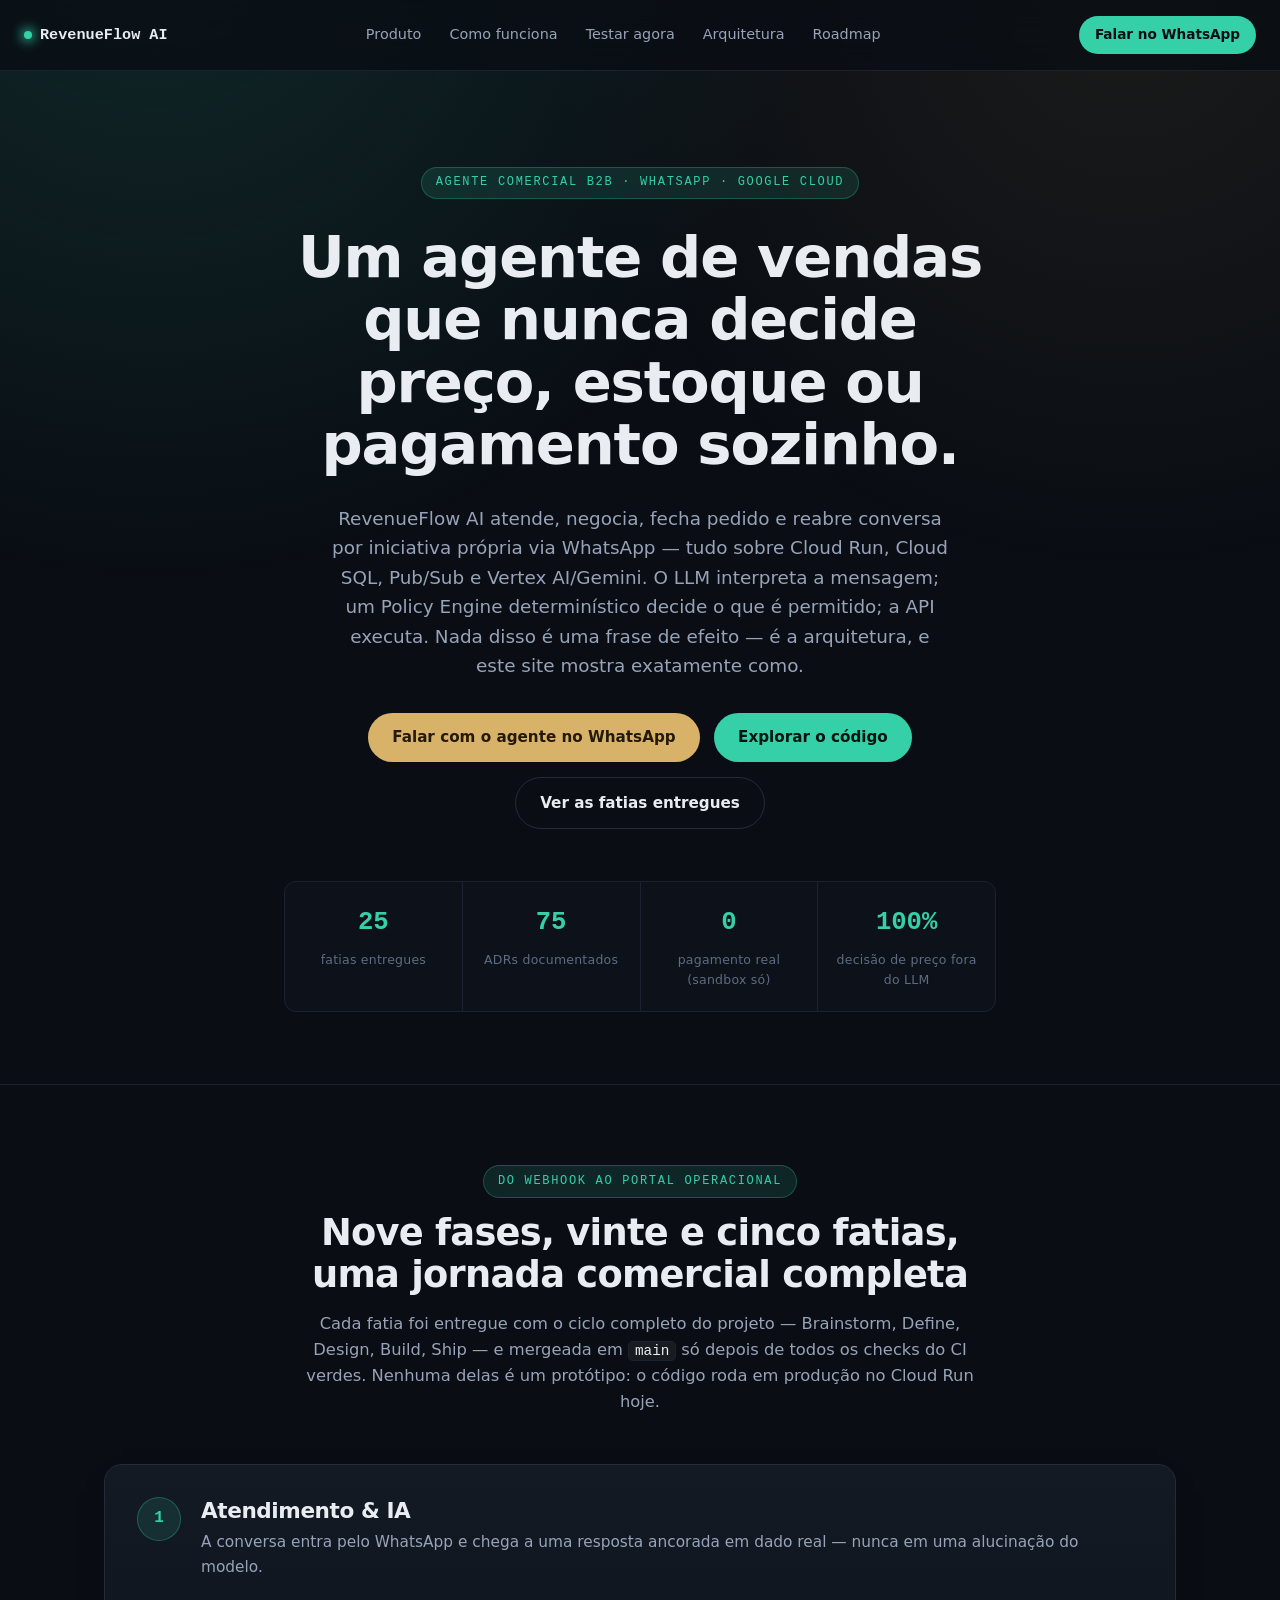
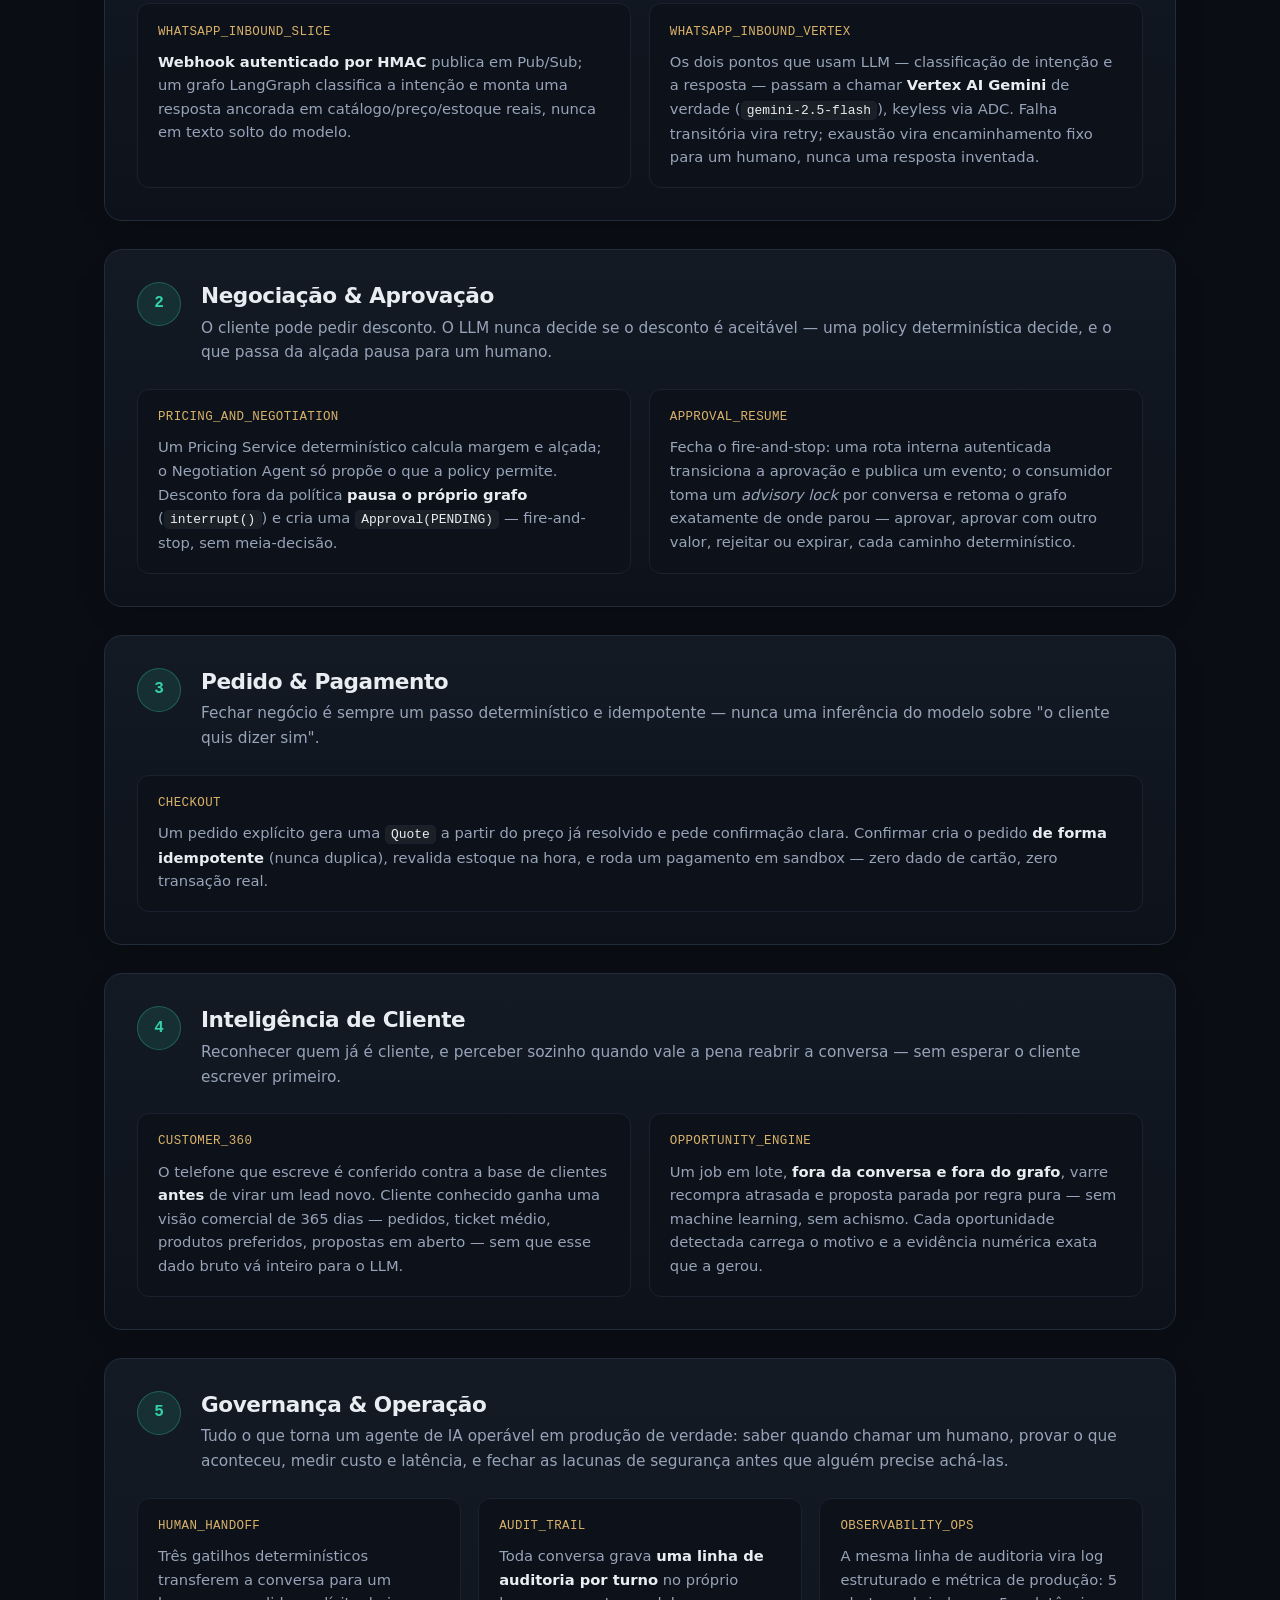
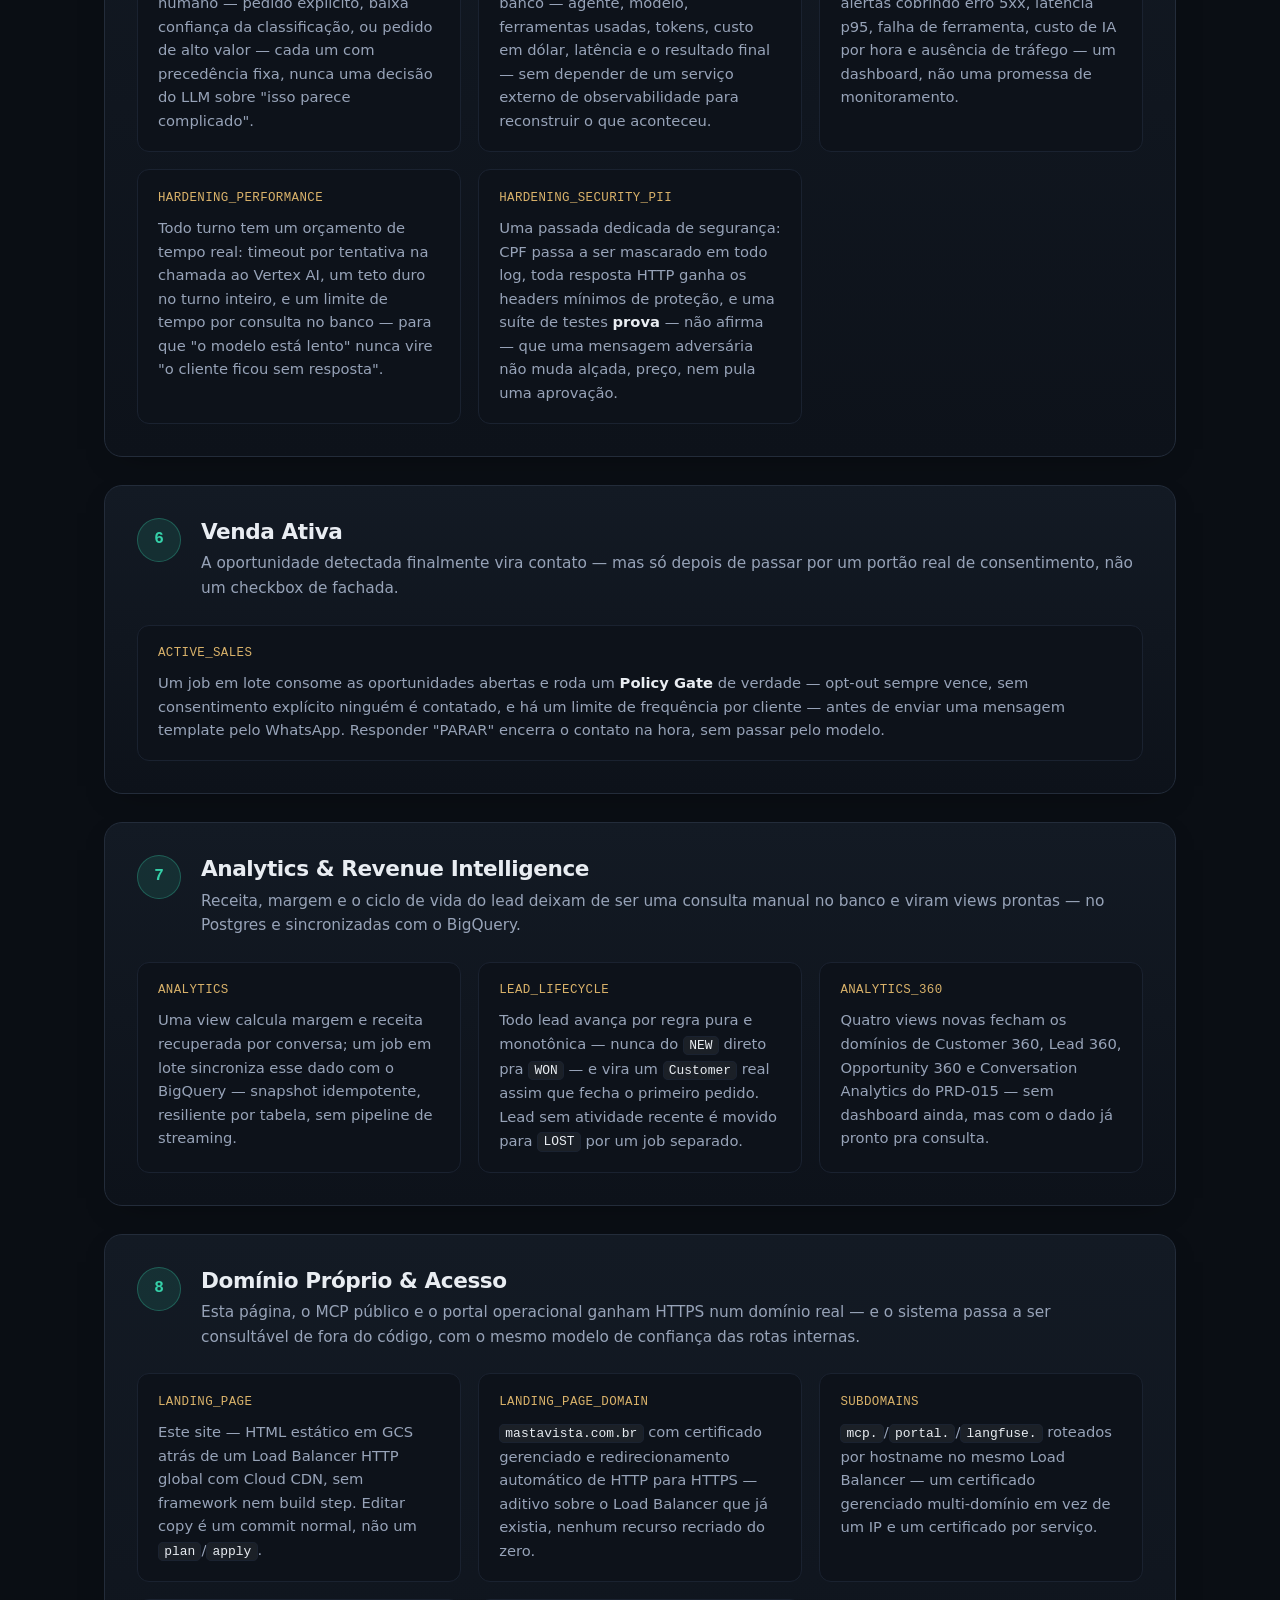
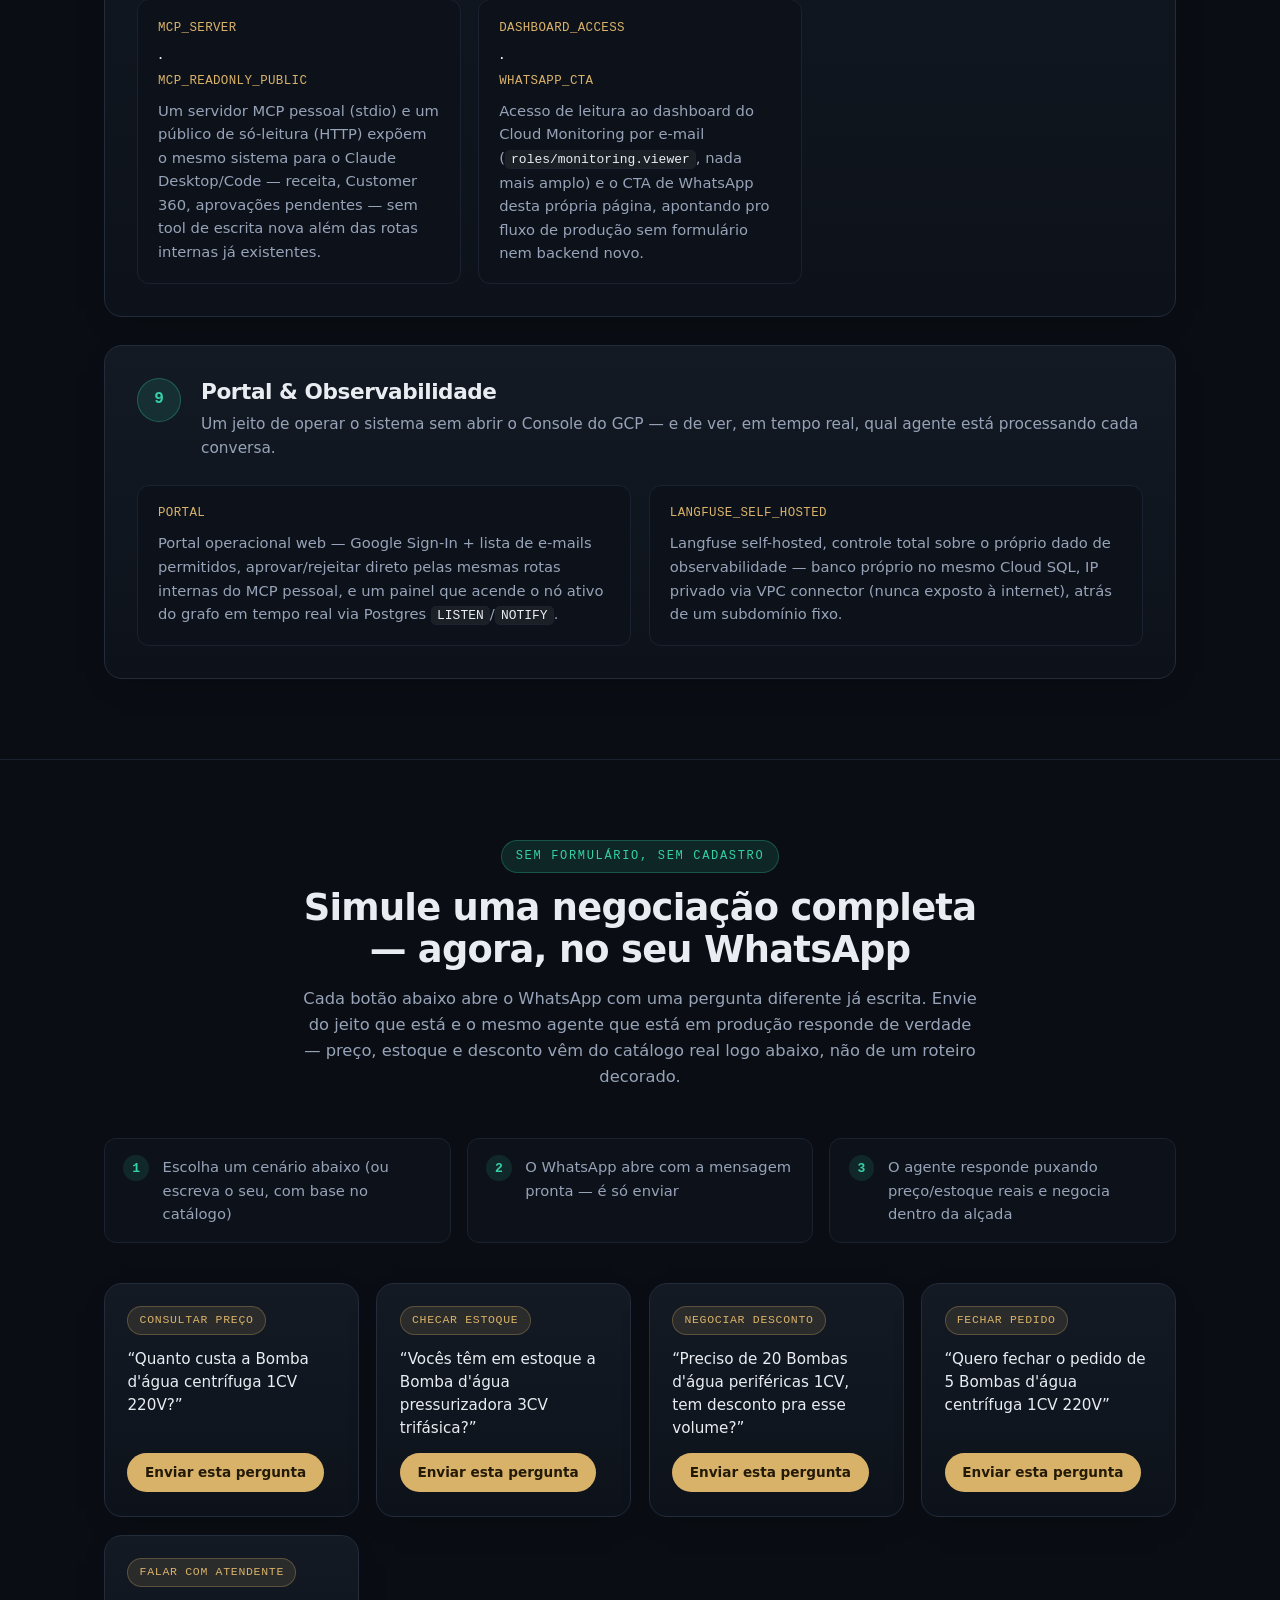
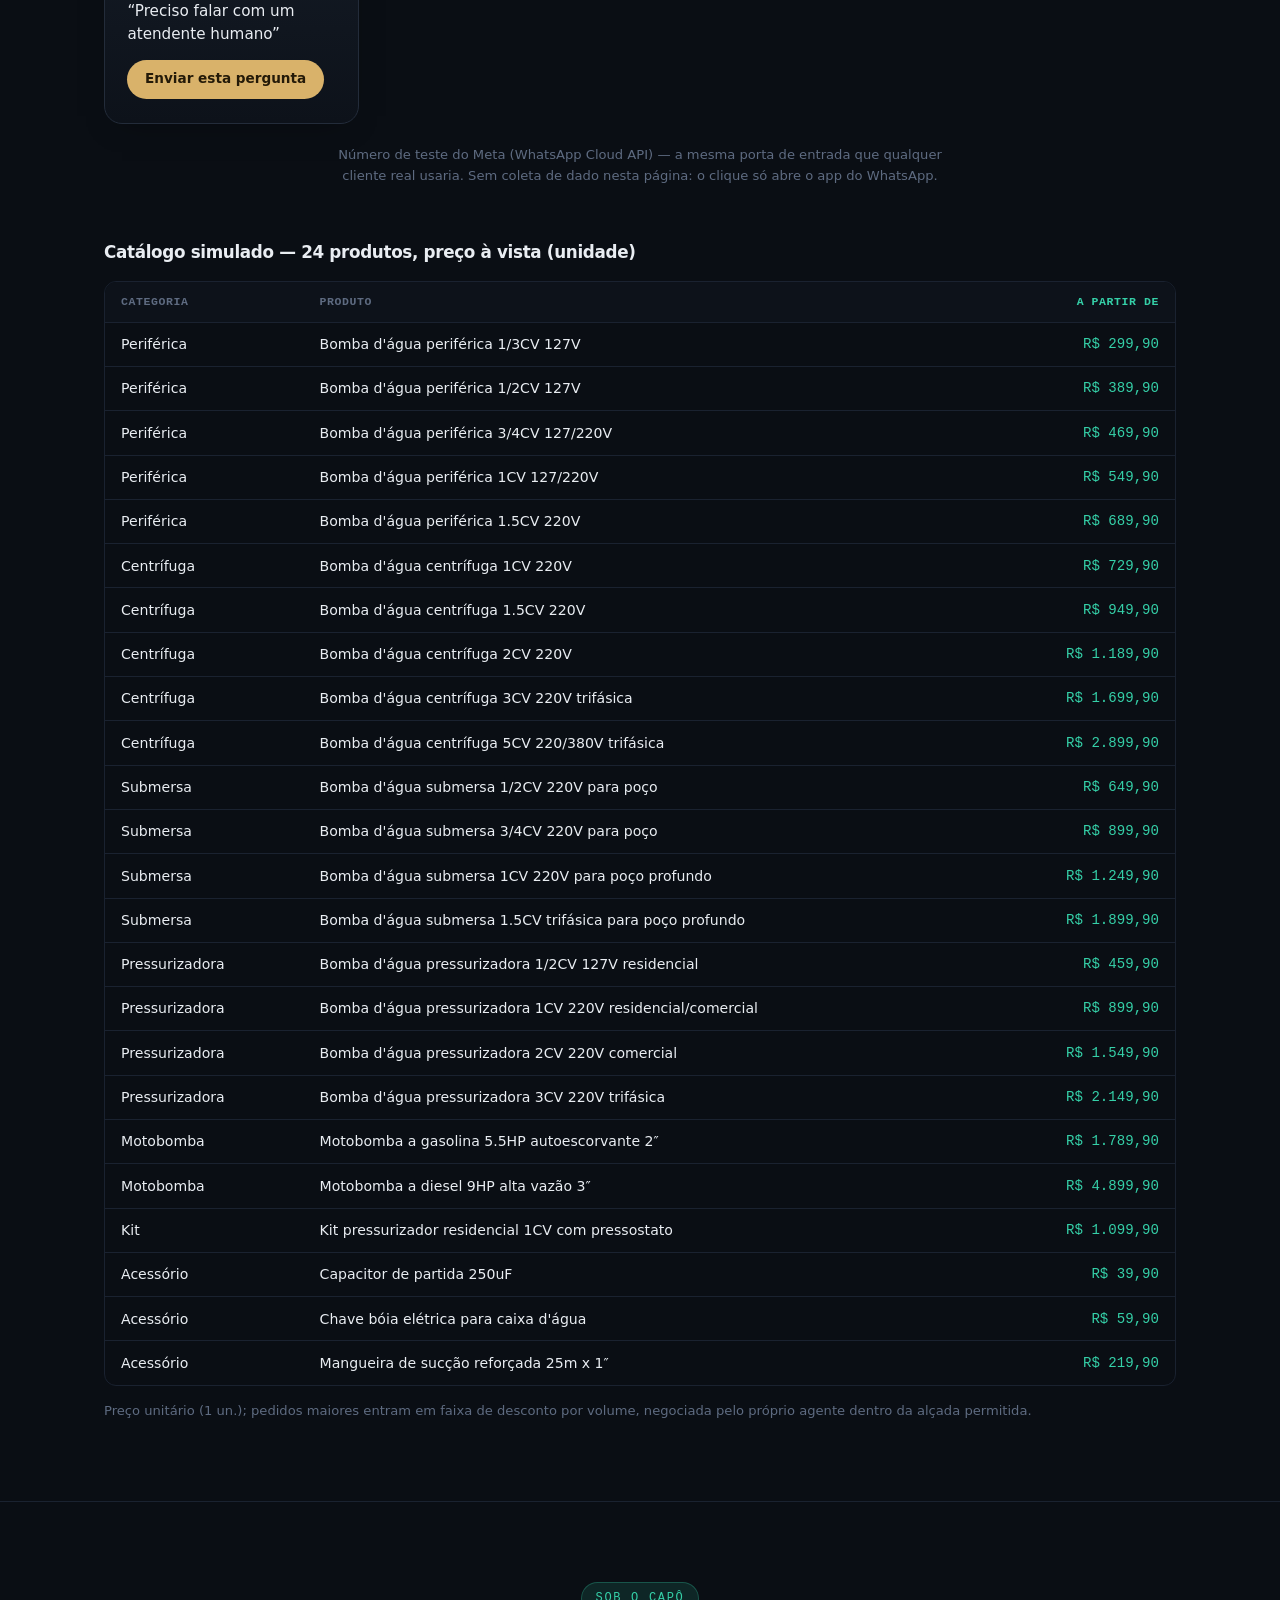
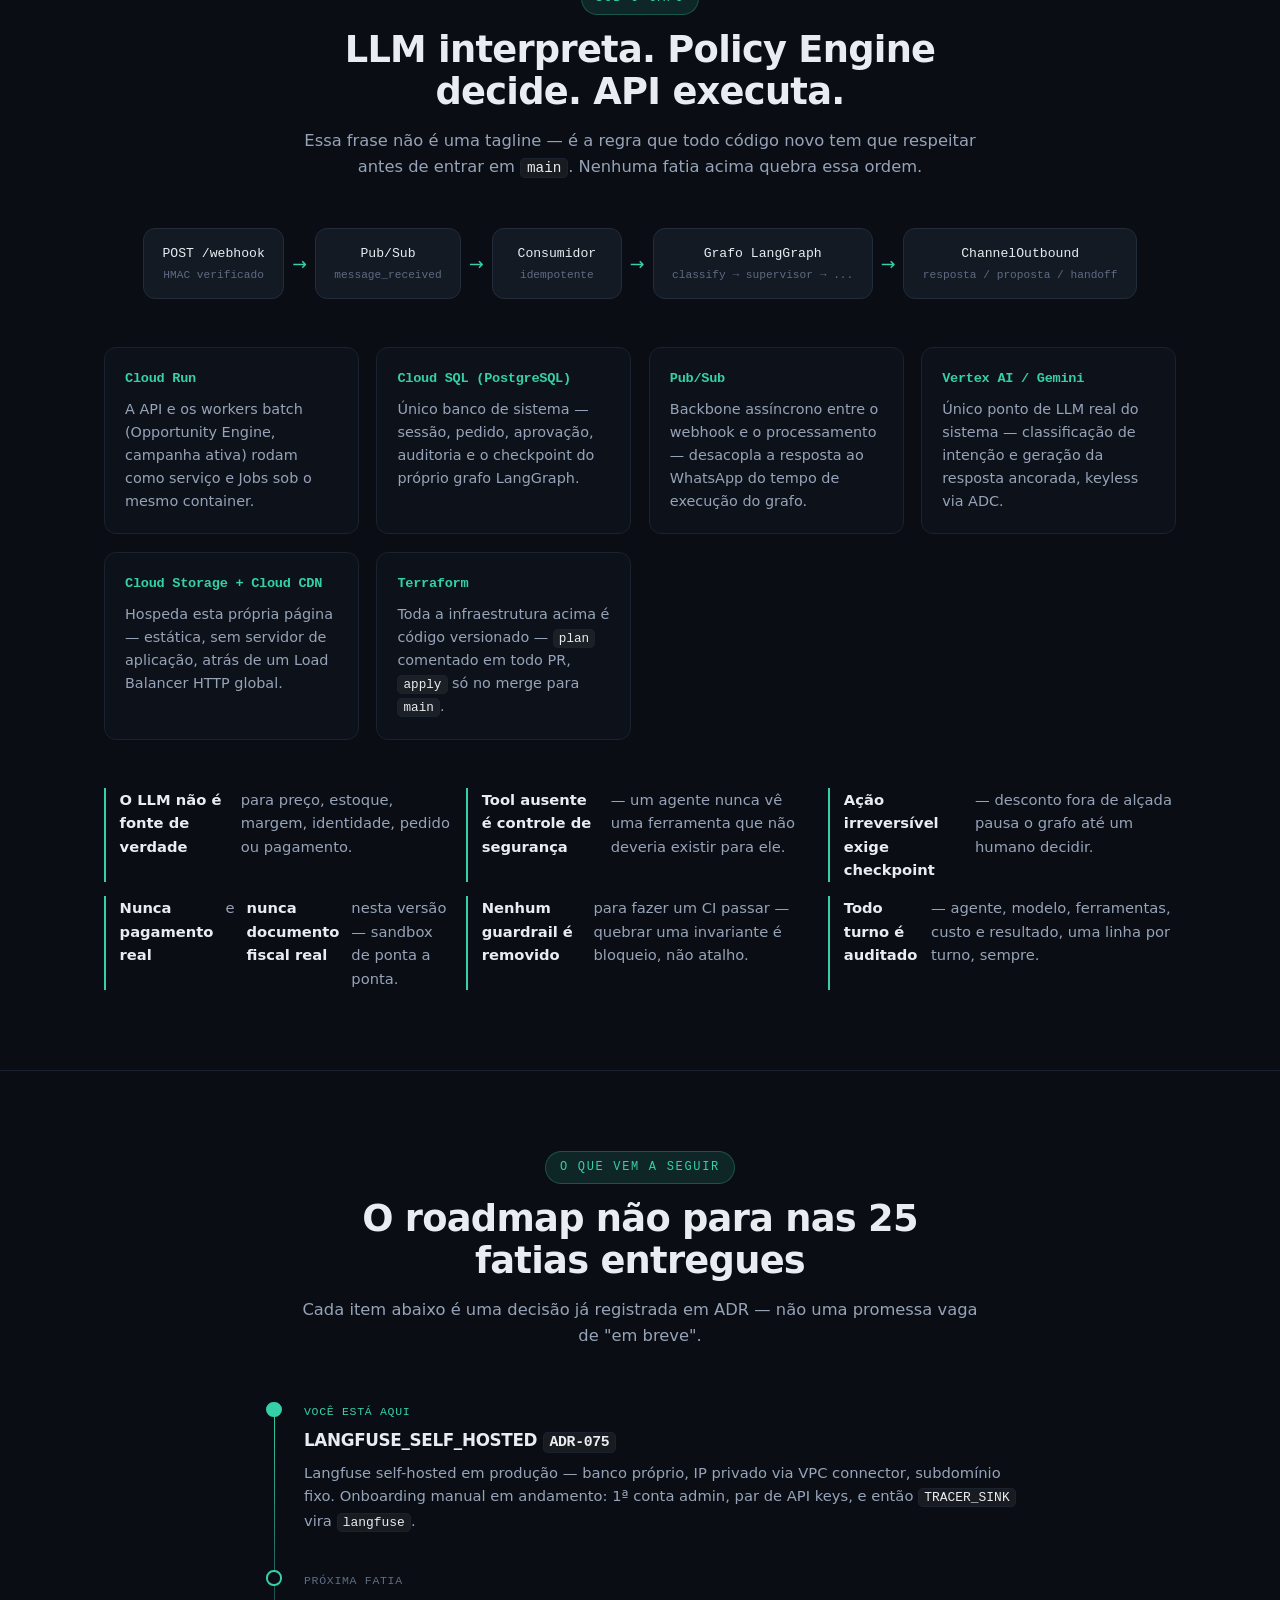
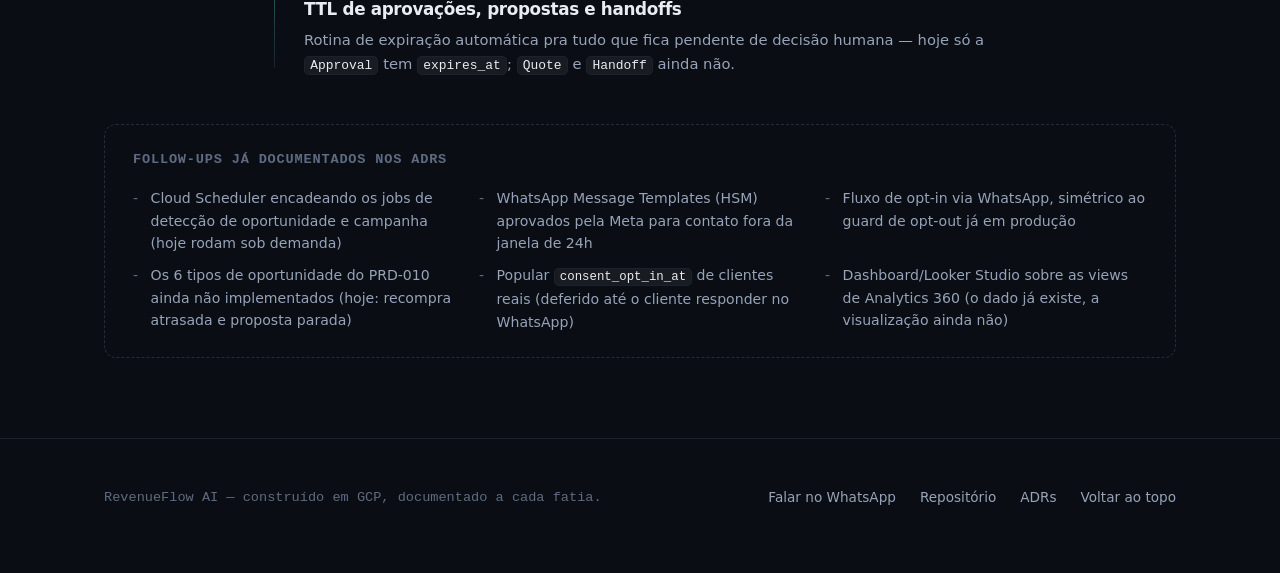
==== commit dc0966f5: "docs: atualiza a landing page pra 25 fatias / 9 fases (estava em 13/6) A página não recebia atualiza" ====
--- a/site/index.html
+++ b/site/index.html
@@ -6,7 +6,7 @@
   <meta http-equiv="Content-Security-Policy"
         content="default-src 'self'; style-src 'self' 'unsafe-inline'; img-src 'self' data:; base-uri 'none'; frame-ancestors 'none'">
   <meta name="description"
-        content="RevenueFlow AI — agente comercial B2B via WhatsApp sobre GCP e Vertex AI. LLM interpreta, um Policy Engine determinístico decide, a API executa. 13 fatias entregues, do webhook ao contato ativo.">
+        content="RevenueFlow AI — agente comercial B2B via WhatsApp sobre GCP e Vertex AI. LLM interpreta, um Policy Engine determinístico decide, a API executa. 25 fatias entregues, do webhook ao portal operacional.">
   <title>RevenueFlow AI</title>
   <link rel="stylesheet" href="assets/styles.css">
 </head>
@@ -42,11 +42,11 @@
       </div>
       <div class="stats">
         <div class="stat">
-          <span class="stat__value">13</span>
+          <span class="stat__value">25</span>
           <span class="stat__label">fatias entregues</span>
         </div>
         <div class="stat">
-          <span class="stat__value">60</span>
+          <span class="stat__value">75</span>
           <span class="stat__label">ADRs documentados</span>
         </div>
         <div class="stat">
@@ -64,8 +64,8 @@
   <section id="fases" aria-labelledby="fases-title">
     <div class="container">
       <div class="section__head">
-        <span class="eyebrow">Do webhook ao contato ativo</span>
-        <h2 id="fases-title">Seis fases, treze fatias, uma jornada comercial completa</h2>
+        <span class="eyebrow">Do webhook ao portal operacional</span>
+        <h2 id="fases-title">Nove fases, vinte e cinco fatias, uma jornada comercial completa</h2>
         <p>
           Cada fatia foi entregue com o ciclo completo do projeto — Brainstorm, Define, Design,
           Build, Ship — e mergeada em <code>main</code> só depois de todos os checks do CI
@@ -195,6 +195,82 @@
             <div class="slice">
               <span class="slice__name">ACTIVE_SALES</span>
               <p>Um job em lote consome as oportunidades abertas e roda um <strong>Policy Gate</strong> de verdade — opt-out sempre vence, sem consentimento explícito ninguém é contatado, e há um limite de frequência por cliente — antes de enviar uma mensagem template pelo WhatsApp. Responder "PARAR" encerra o contato na hora, sem passar pelo modelo.</p>
+            </div>
+          </div>
+        </article>
+
+        <article class="phase">
+          <div class="phase__head">
+            <span class="phase__num" aria-hidden="true">7</span>
+            <div class="phase__title-group">
+              <h3>Analytics &amp; Revenue Intelligence</h3>
+              <p>Receita, margem e o ciclo de vida do lead deixam de ser uma consulta manual no banco e viram views prontas — no Postgres e sincronizadas com o BigQuery.</p>
+            </div>
+          </div>
+          <div class="slice-grid">
+            <div class="slice">
+              <span class="slice__name">ANALYTICS</span>
+              <p>Uma view calcula margem e receita recuperada por conversa; um job em lote sincroniza esse dado com o BigQuery — snapshot idempotente, resiliente por tabela, sem pipeline de streaming.</p>
+            </div>
+            <div class="slice">
+              <span class="slice__name">LEAD_LIFECYCLE</span>
+              <p>Todo lead avança por regra pura e monotônica — nunca do <code>NEW</code> direto pra <code>WON</code> — e vira um <code>Customer</code> real assim que fecha o primeiro pedido. Lead sem atividade recente é movido para <code>LOST</code> por um job separado.</p>
+            </div>
+            <div class="slice">
+              <span class="slice__name">ANALYTICS_360</span>
+              <p>Quatro views novas fecham os domínios de Customer 360, Lead 360, Opportunity 360 e Conversation Analytics do PRD-015 — sem dashboard ainda, mas com o dado já pronto pra consulta.</p>
+            </div>
+          </div>
+        </article>
+
+        <article class="phase">
+          <div class="phase__head">
+            <span class="phase__num" aria-hidden="true">8</span>
+            <div class="phase__title-group">
+              <h3>Domínio Próprio &amp; Acesso</h3>
+              <p>Esta página, o MCP público e o portal operacional ganham HTTPS num domínio real — e o sistema passa a ser consultável de fora do código, com o mesmo modelo de confiança das rotas internas.</p>
+            </div>
+          </div>
+          <div class="slice-grid">
+            <div class="slice">
+              <span class="slice__name">LANDING_PAGE</span>
+              <p>Este site — HTML estático em GCS atrás de um Load Balancer HTTP global com Cloud CDN, sem framework nem build step. Editar copy é um commit normal, não um <code>plan</code>/<code>apply</code>.</p>
+            </div>
+            <div class="slice">
+              <span class="slice__name">LANDING_PAGE_DOMAIN</span>
+              <p><code>mastavista.com.br</code> com certificado gerenciado e redirecionamento automático de HTTP para HTTPS — aditivo sobre o Load Balancer que já existia, nenhum recurso recriado do zero.</p>
+            </div>
+            <div class="slice">
+              <span class="slice__name">SUBDOMAINS</span>
+              <p><code>mcp.</code>/<code>portal.</code>/<code>langfuse.</code> roteados por hostname no mesmo Load Balancer — um certificado gerenciado multi-domínio em vez de um IP e um certificado por serviço.</p>
+            </div>
+            <div class="slice">
+              <span class="slice__name">MCP_SERVER</span> · <span class="slice__name">MCP_READONLY_PUBLIC</span>
+              <p>Um servidor MCP pessoal (stdio) e um público de só-leitura (HTTP) expõem o mesmo sistema para o Claude Desktop/Code — receita, Customer 360, aprovações pendentes — sem tool de escrita nova além das rotas internas já existentes.</p>
+            </div>
+            <div class="slice">
+              <span class="slice__name">DASHBOARD_ACCESS</span> · <span class="slice__name">WHATSAPP_CTA</span>
+              <p>Acesso de leitura ao dashboard do Cloud Monitoring por e-mail (<code>roles/monitoring.viewer</code>, nada mais amplo) e o CTA de WhatsApp desta própria página, apontando pro fluxo de produção sem formulário nem backend novo.</p>
+            </div>
+          </div>
+        </article>
+
+        <article class="phase">
+          <div class="phase__head">
+            <span class="phase__num" aria-hidden="true">9</span>
+            <div class="phase__title-group">
+              <h3>Portal &amp; Observabilidade</h3>
+              <p>Um jeito de operar o sistema sem abrir o Console do GCP — e de ver, em tempo real, qual agente está processando cada conversa.</p>
+            </div>
+          </div>
+          <div class="slice-grid">
+            <div class="slice">
+              <span class="slice__name">PORTAL</span>
+              <p>Portal operacional web — Google Sign-In + lista de e-mails permitidos, aprovar/rejeitar direto pelas mesmas rotas internas do MCP pessoal, e um painel que acende o nó ativo do grafo em tempo real via Postgres <code>LISTEN</code>/<code>NOTIFY</code>.</p>
+            </div>
+            <div class="slice">
+              <span class="slice__name">LANGFUSE_SELF_HOSTED</span>
+              <p>Langfuse self-hosted, controle total sobre o próprio dado de observabilidade — banco próprio no mesmo Cloud SQL, IP privado via VPC connector (nunca exposto à internet), atrás de um subdomínio fixo.</p>
             </div>
           </div>
         </article>
@@ -359,7 +435,7 @@
     <div class="container">
       <div class="section__head">
         <span class="eyebrow">O que vem a seguir</span>
-        <h2 id="roadmap-title">O roadmap não para nas 13 fatias entregues</h2>
+        <h2 id="roadmap-title">O roadmap não para nas 25 fatias entregues</h2>
         <p>Cada item abaixo é uma decisão já registrada em ADR — não uma promessa vaga de "em breve".</p>
       </div>
 
@@ -367,14 +443,14 @@
         <div class="timeline__item timeline__item--done">
           <span class="timeline__dot" aria-hidden="true"></span>
           <span class="timeline__tag">Você está aqui</span>
-          <h4>LANDING_PAGE</h4>
-          <p>Este site — GCS + Cloud CDN atrás de um Load Balancer HTTP global, sem domínio próprio ainda. Publicado direto do repositório, sem build step.</p>
+          <h4>LANGFUSE_SELF_HOSTED <code>ADR-075</code></h4>
+          <p>Langfuse self-hosted em produção — banco próprio, IP privado via VPC connector, subdomínio fixo. Onboarding manual em andamento: 1ª conta admin, par de API keys, e então <code>TRACER_SINK</code> vira <code>langfuse</code>.</p>
         </div>
         <div class="timeline__item">
           <span class="timeline__dot" aria-hidden="true"></span>
           <span class="timeline__tag">Próxima fatia</span>
-          <h4>ANALYTICS <code>PRD-015</code></h4>
-          <p>Revenue Intelligence sobre o que já está sendo auditado — conversão de oportunidade em pedido, custo de IA por receita gerada, taxa de resposta e opt-out do contato ativo.</p>
+          <h4>TTL de aprovações, propostas e handoffs</h4>
+          <p>Rotina de expiração automática pra tudo que fica pendente de decisão humana — hoje só a <code>Approval</code> tem <code>expires_at</code>; <code>Quote</code> e <code>Handoff</code> ainda não.</p>
         </div>
       </div>
 
@@ -383,10 +459,10 @@
         <ul>
           <li>Cloud Scheduler encadeando os jobs de detecção de oportunidade e campanha (hoje rodam sob demanda)</li>
           <li>WhatsApp Message Templates (HSM) aprovados pela Meta para contato fora da janela de 24h</li>
-          <li>Domínio próprio + HTTPS para esta landing page (a infra de CDN já está pronta para o upgrade)</li>
           <li>Fluxo de opt-in via WhatsApp, simétrico ao guard de opt-out já em produção</li>
           <li>Os 6 tipos de oportunidade do PRD-010 ainda não implementados (hoje: recompra atrasada e proposta parada)</li>
-          <li>Rotina de expiração (TTL) para aprovações, propostas e handoffs pendentes</li>
+          <li>Popular <code>consent_opt_in_at</code> de clientes reais (deferido até o cliente responder no WhatsApp)</li>
+          <li>Dashboard/Looker Studio sobre as views de Analytics 360 (o dado já existe, a visualização ainda não)</li>
         </ul>
       </div>
     </div>
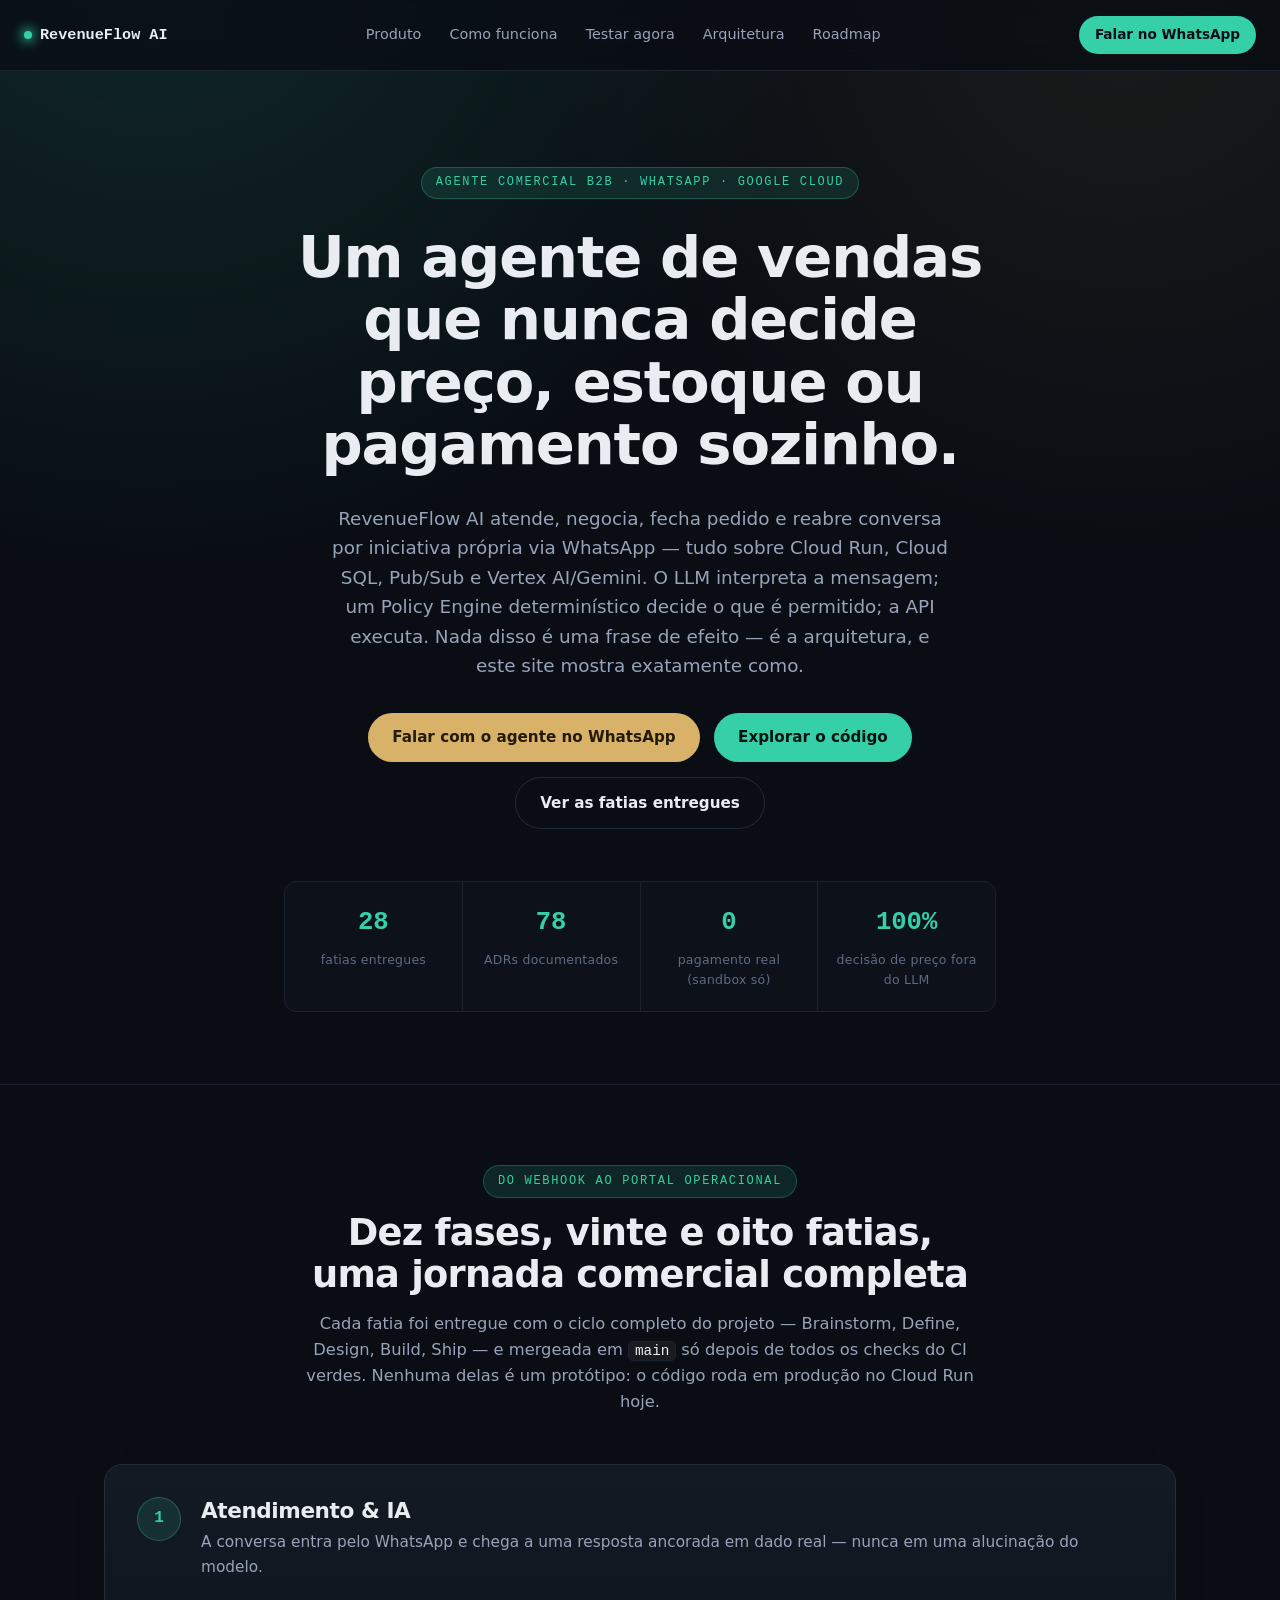
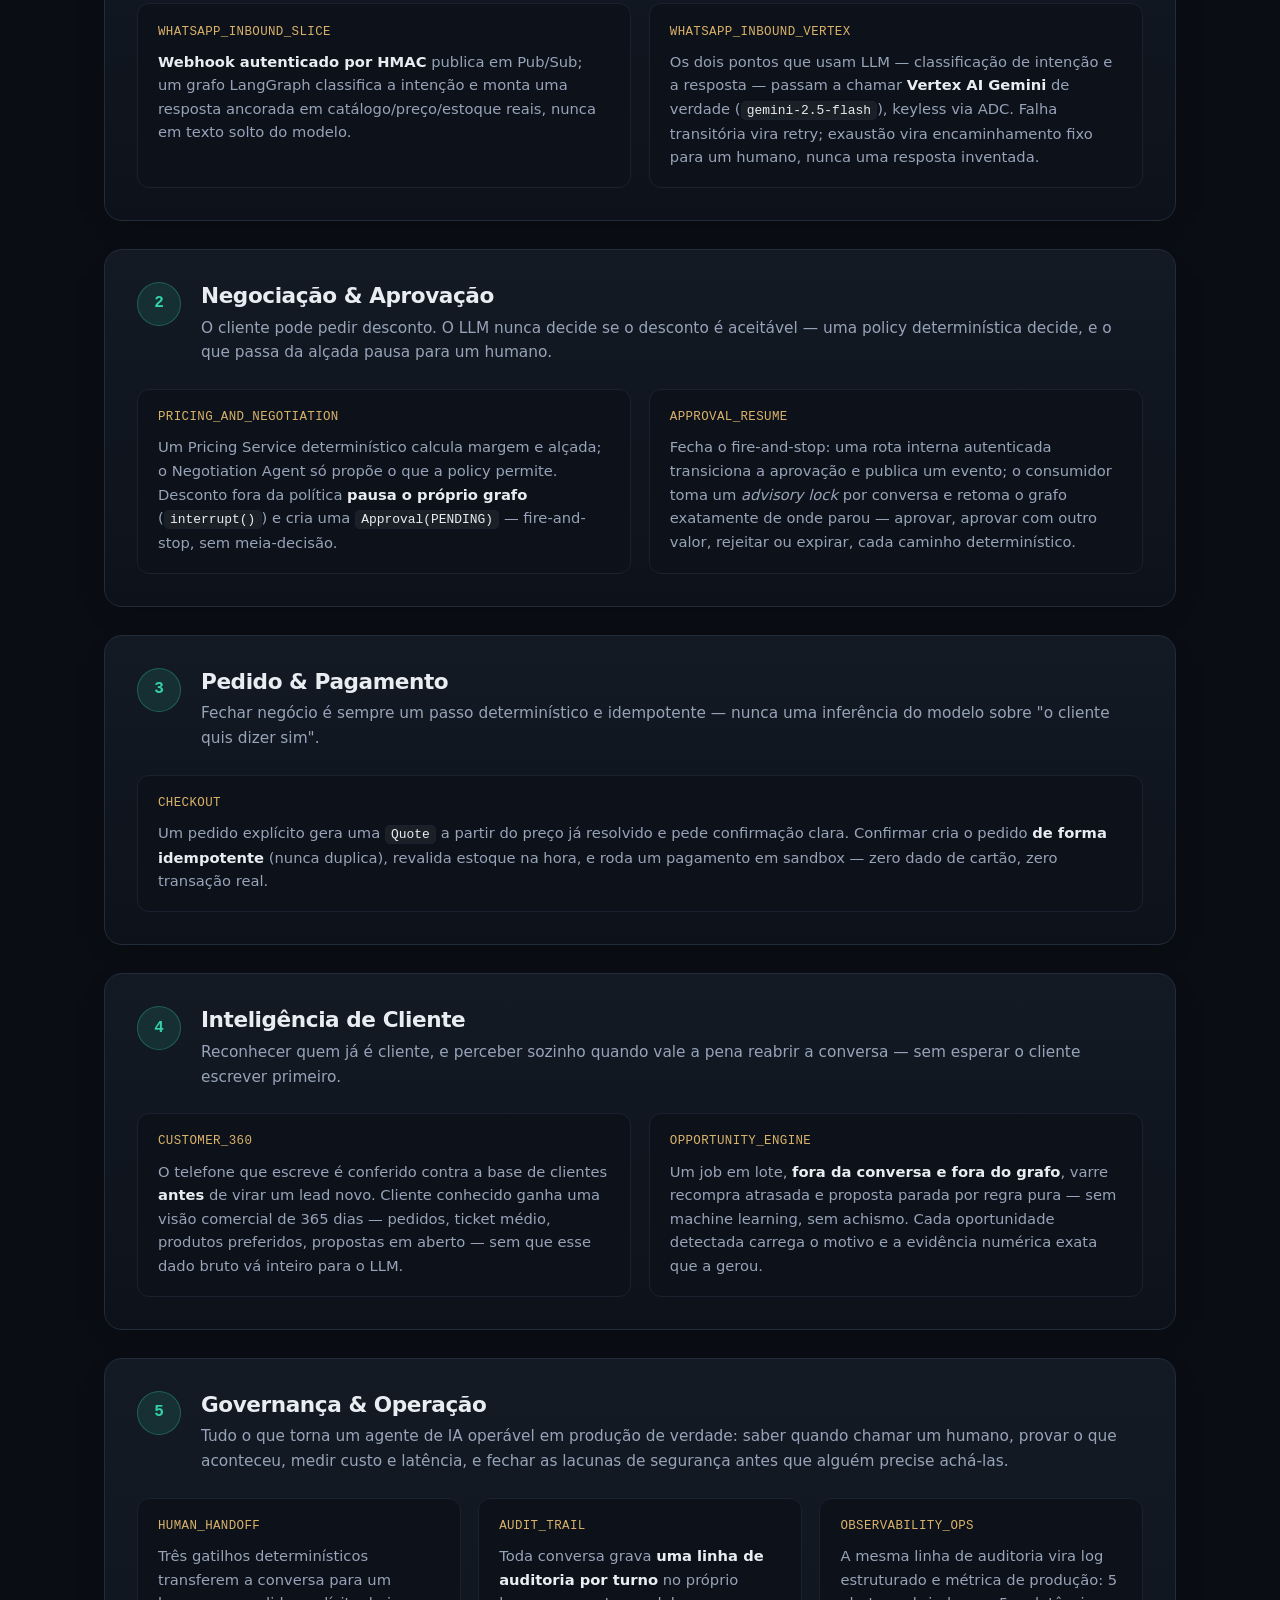
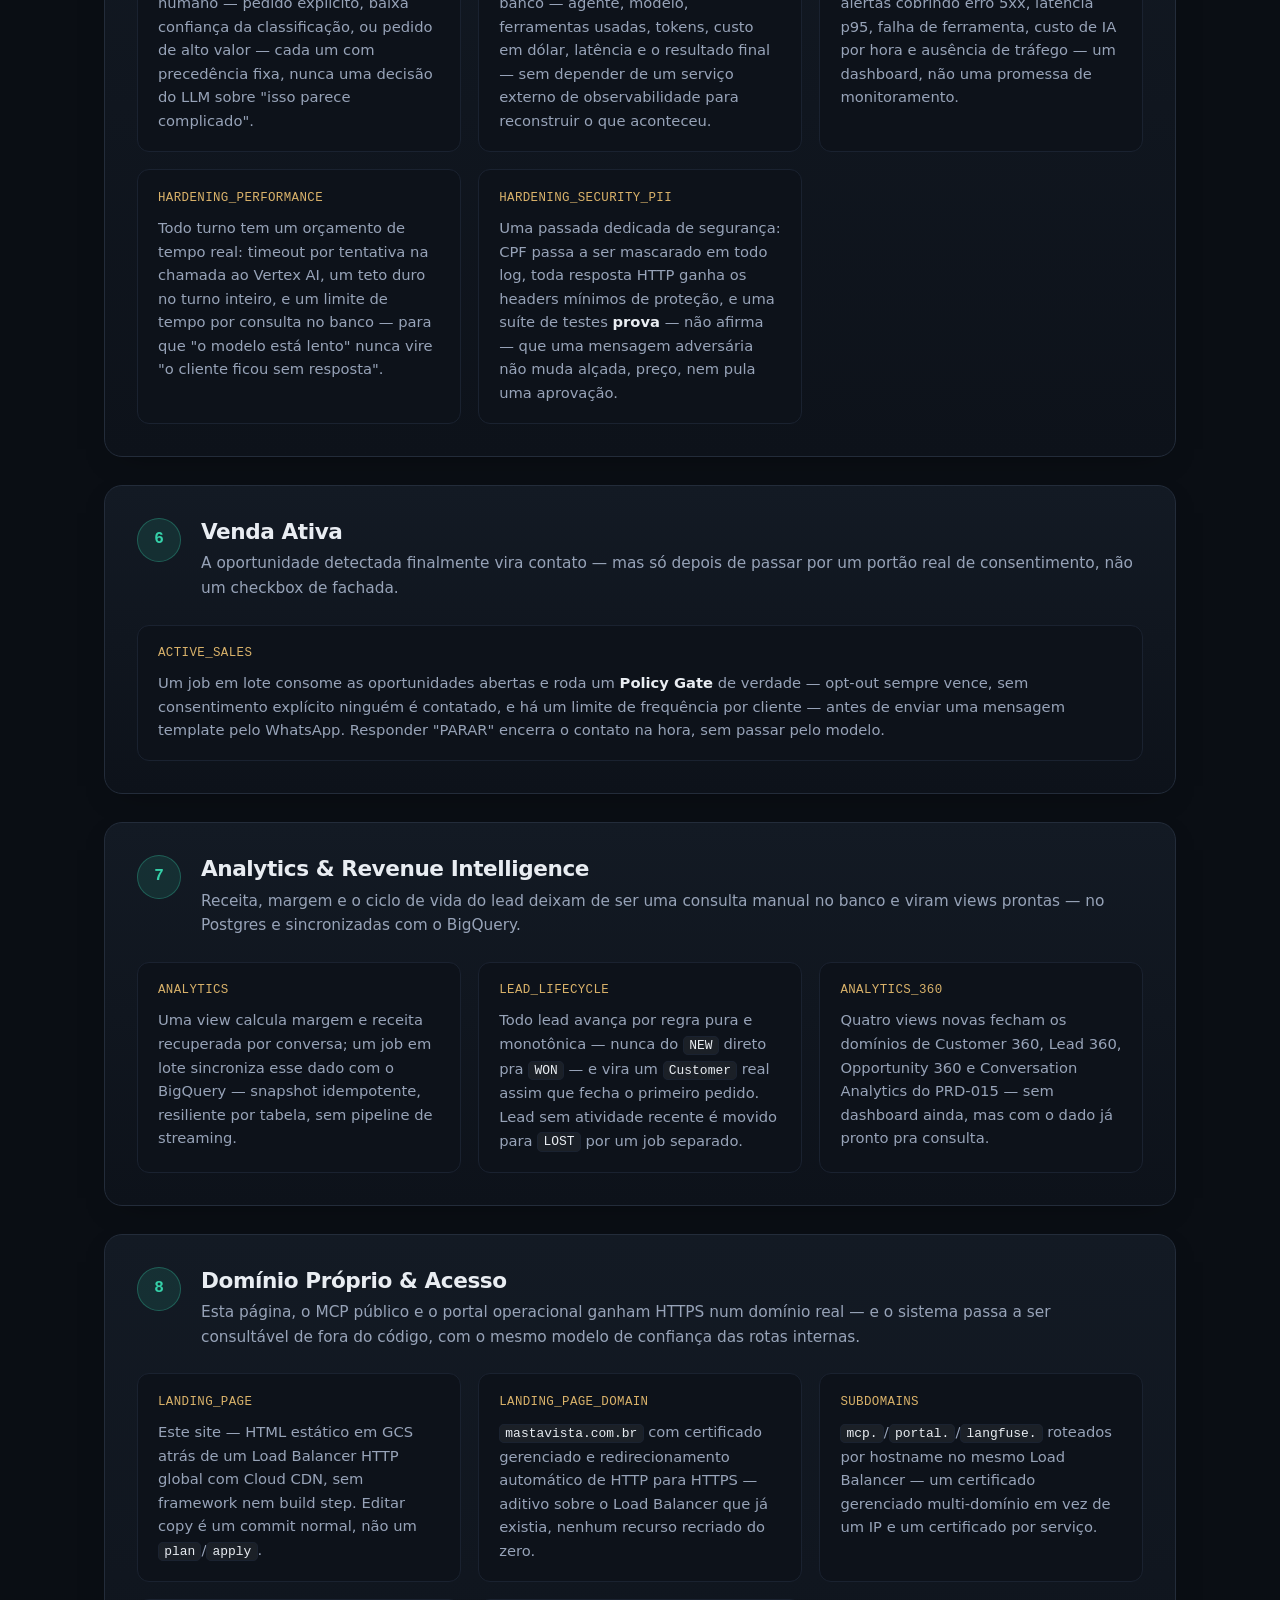
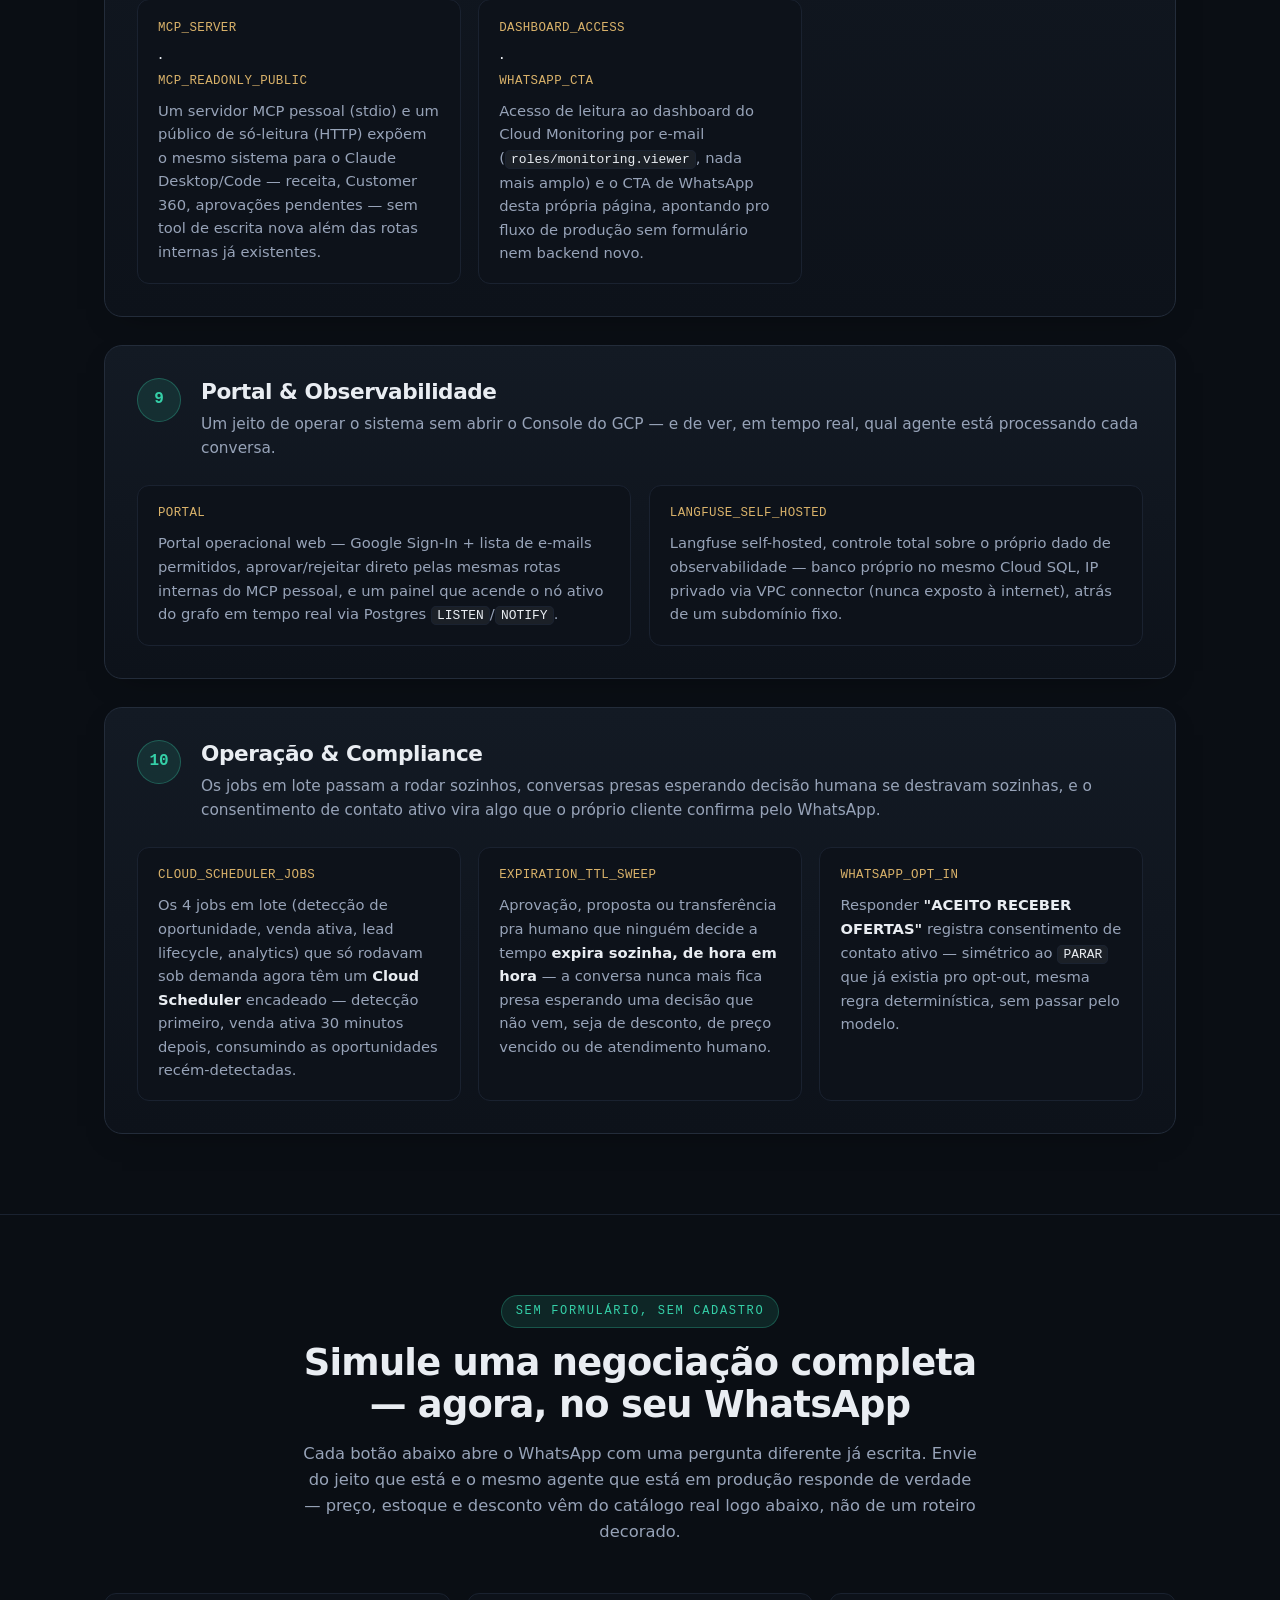
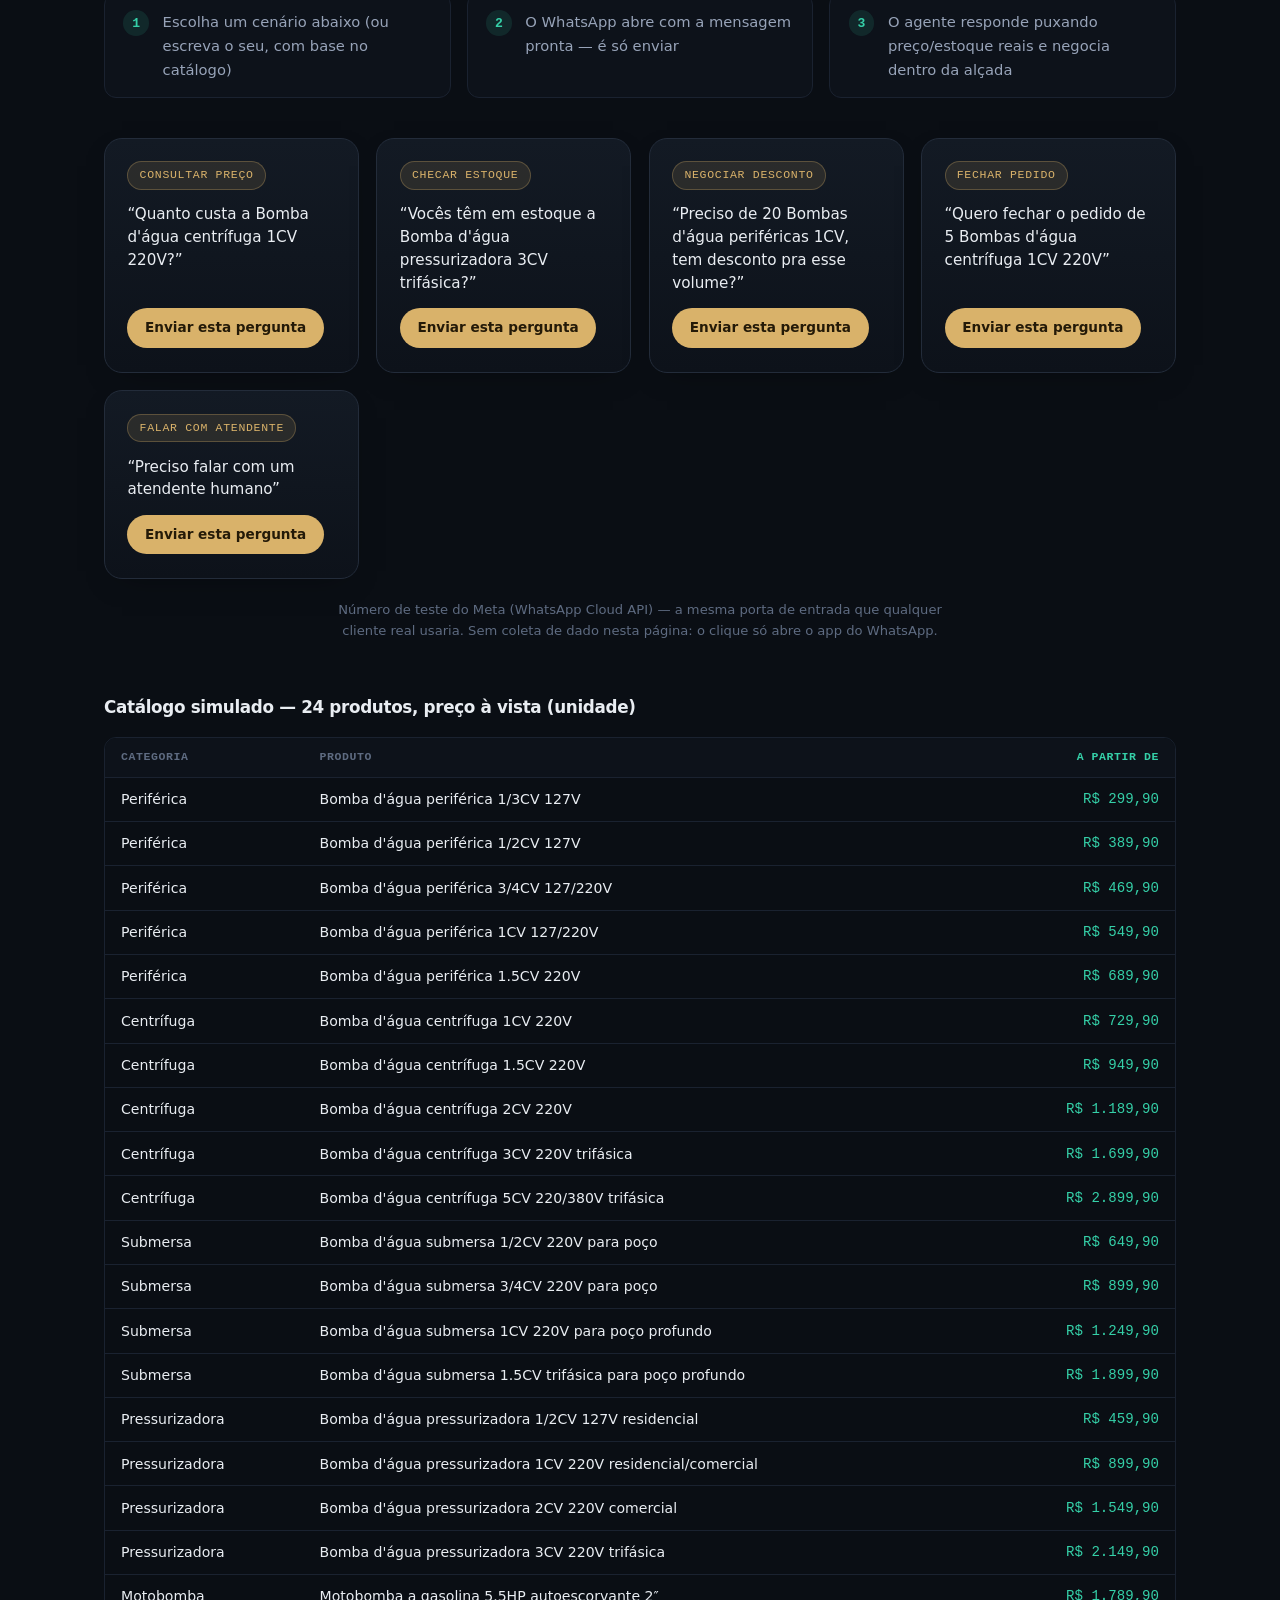
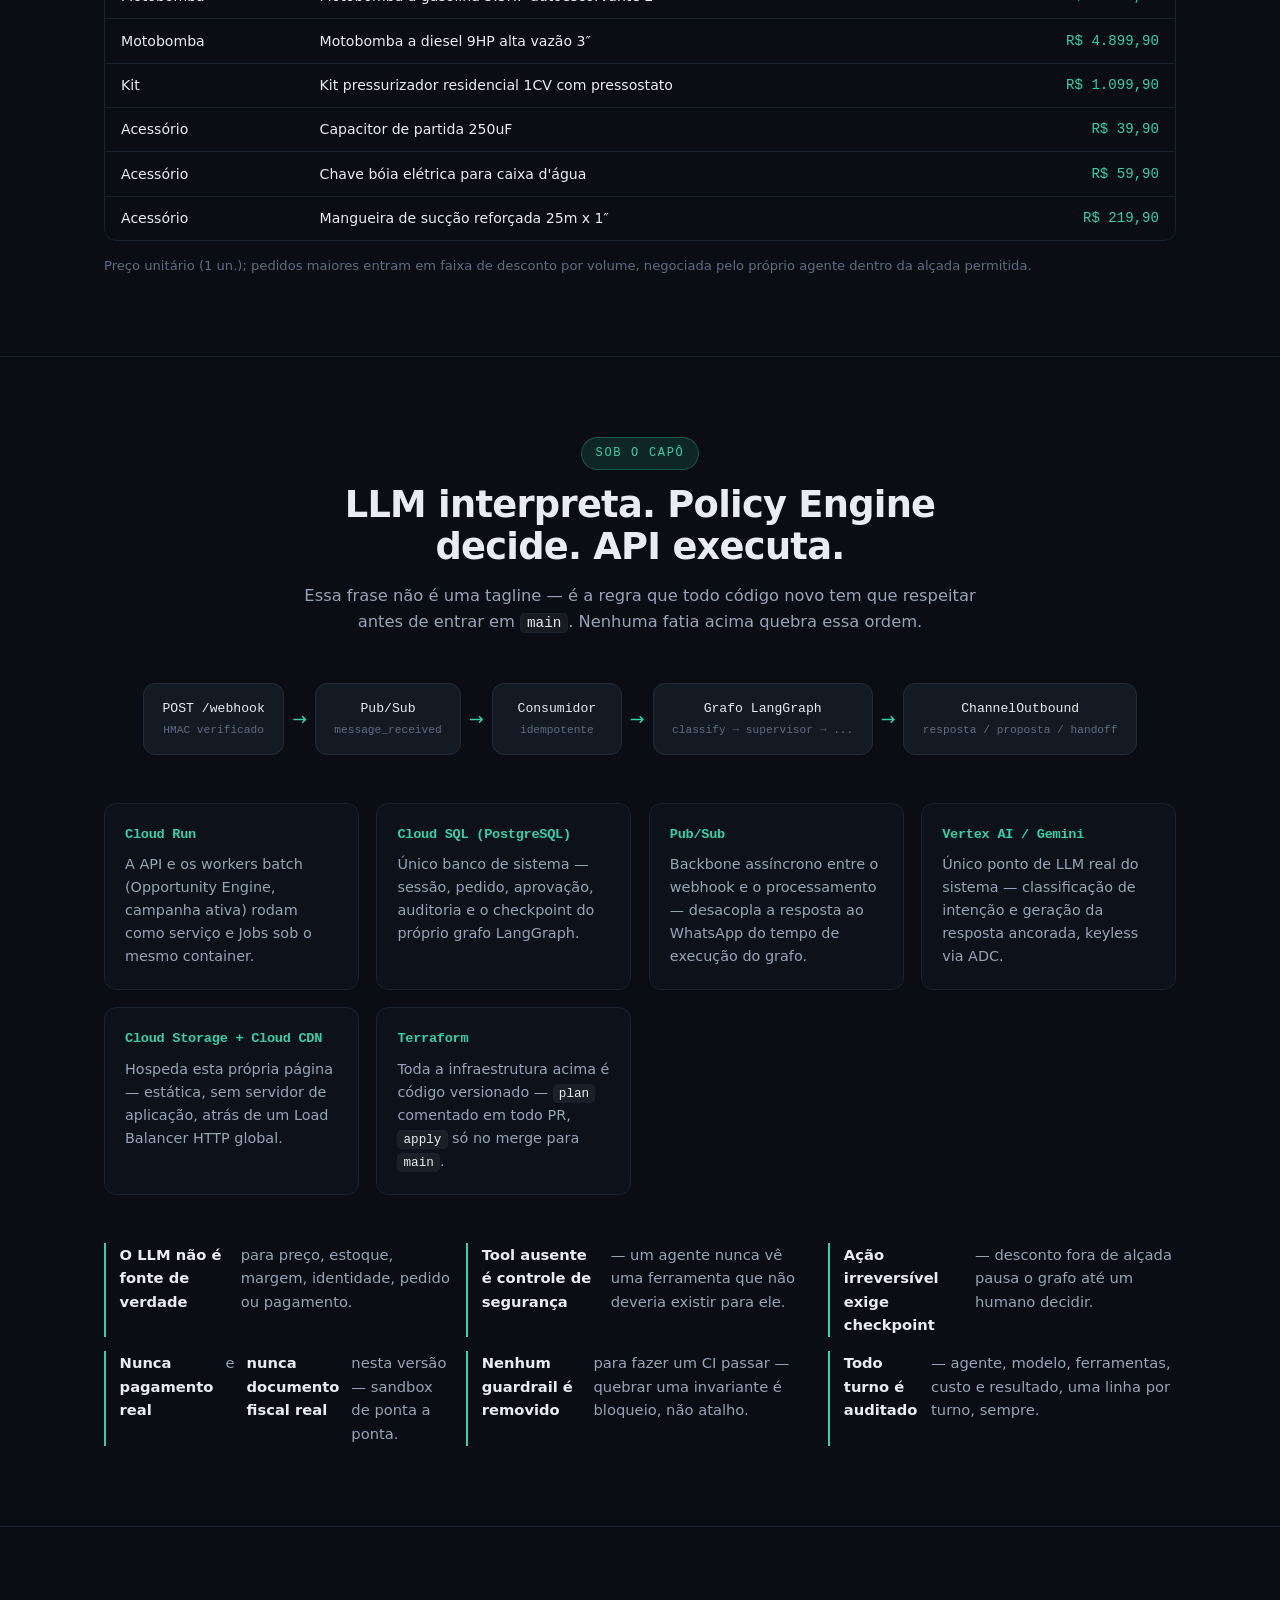
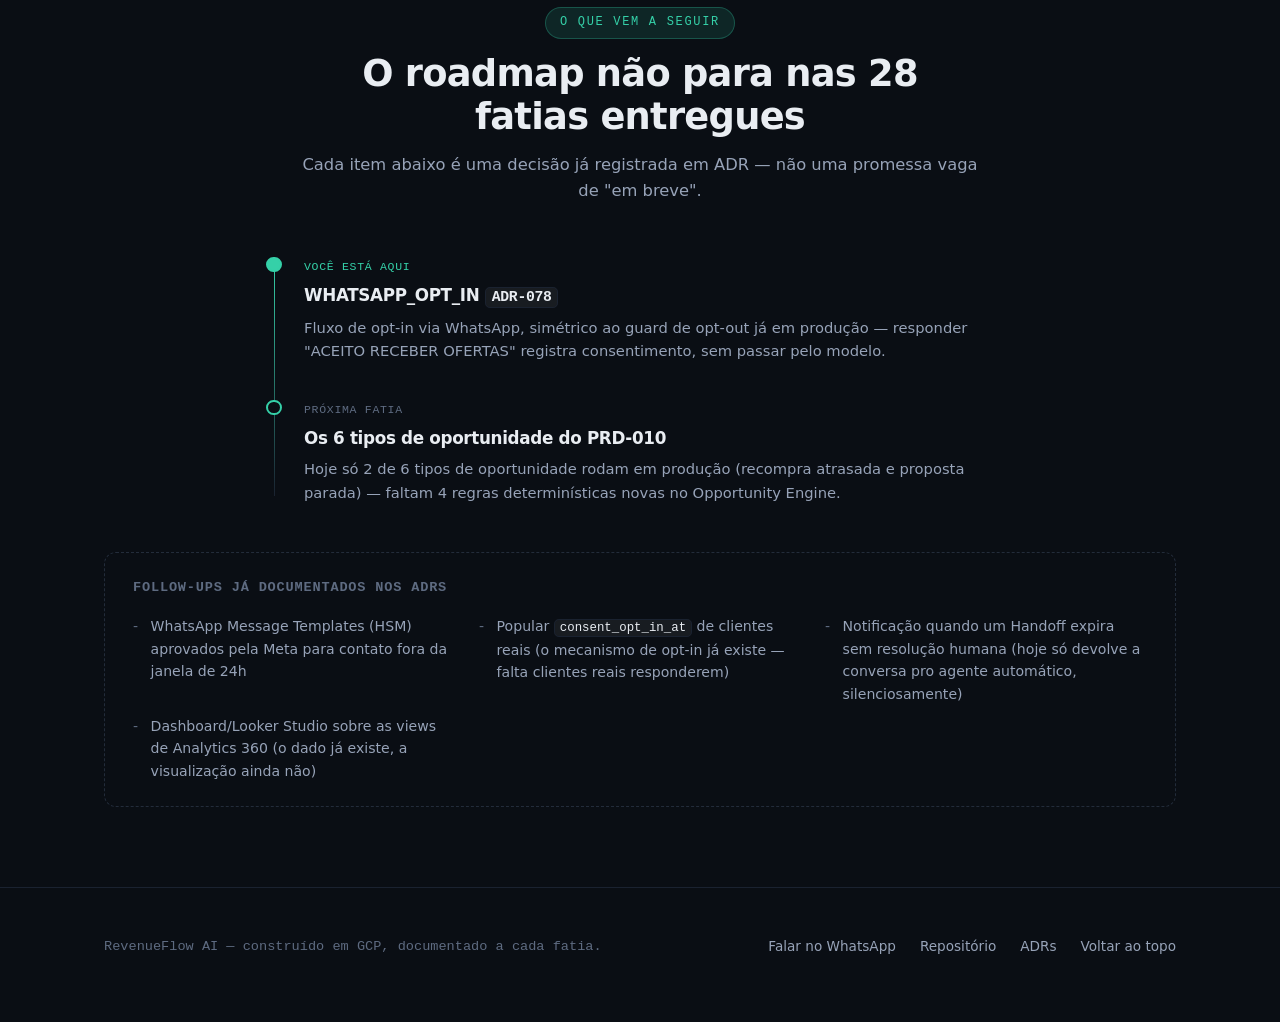
==== commit 01339ac8: "feat: WHATSAPP_OPT_IN — fluxo de opt-in via WhatsApp (ADR-078) Fecha o follow-up documentado desde A" ====
--- a/site/index.html
+++ b/site/index.html
@@ -6,7 +6,7 @@
   <meta http-equiv="Content-Security-Policy"
         content="default-src 'self'; style-src 'self' 'unsafe-inline'; img-src 'self' data:; base-uri 'none'; frame-ancestors 'none'">
   <meta name="description"
-        content="RevenueFlow AI — agente comercial B2B via WhatsApp sobre GCP e Vertex AI. LLM interpreta, um Policy Engine determinístico decide, a API executa. 25 fatias entregues, do webhook ao portal operacional.">
+        content="RevenueFlow AI — agente comercial B2B via WhatsApp sobre GCP e Vertex AI. LLM interpreta, um Policy Engine determinístico decide, a API executa. 28 fatias entregues, do webhook à venda ativa com opt-in.">
   <title>RevenueFlow AI</title>
   <link rel="stylesheet" href="assets/styles.css">
 </head>
@@ -42,11 +42,11 @@
       </div>
       <div class="stats">
         <div class="stat">
-          <span class="stat__value">25</span>
+          <span class="stat__value">28</span>
           <span class="stat__label">fatias entregues</span>
         </div>
         <div class="stat">
-          <span class="stat__value">75</span>
+          <span class="stat__value">78</span>
           <span class="stat__label">ADRs documentados</span>
         </div>
         <div class="stat">
@@ -65,7 +65,7 @@
     <div class="container">
       <div class="section__head">
         <span class="eyebrow">Do webhook ao portal operacional</span>
-        <h2 id="fases-title">Nove fases, vinte e cinco fatias, uma jornada comercial completa</h2>
+        <h2 id="fases-title">Dez fases, vinte e oito fatias, uma jornada comercial completa</h2>
         <p>
           Cada fatia foi entregue com o ciclo completo do projeto — Brainstorm, Define, Design,
           Build, Ship — e mergeada em <code>main</code> só depois de todos os checks do CI
@@ -271,6 +271,30 @@
             <div class="slice">
               <span class="slice__name">LANGFUSE_SELF_HOSTED</span>
               <p>Langfuse self-hosted, controle total sobre o próprio dado de observabilidade — banco próprio no mesmo Cloud SQL, IP privado via VPC connector (nunca exposto à internet), atrás de um subdomínio fixo.</p>
+            </div>
+          </div>
+        </article>
+
+        <article class="phase">
+          <div class="phase__head">
+            <span class="phase__num" aria-hidden="true">10</span>
+            <div class="phase__title-group">
+              <h3>Operação &amp; Compliance</h3>
+              <p>Os jobs em lote passam a rodar sozinhos, conversas presas esperando decisão humana se destravam sozinhas, e o consentimento de contato ativo vira algo que o próprio cliente confirma pelo WhatsApp.</p>
+            </div>
+          </div>
+          <div class="slice-grid">
+            <div class="slice">
+              <span class="slice__name">CLOUD_SCHEDULER_JOBS</span>
+              <p>Os 4 jobs em lote (detecção de oportunidade, venda ativa, lead lifecycle, analytics) que só rodavam sob demanda agora têm um <strong>Cloud Scheduler</strong> encadeado — detecção primeiro, venda ativa 30 minutos depois, consumindo as oportunidades recém-detectadas.</p>
+            </div>
+            <div class="slice">
+              <span class="slice__name">EXPIRATION_TTL_SWEEP</span>
+              <p>Aprovação, proposta ou transferência pra humano que ninguém decide a tempo <strong>expira sozinha, de hora em hora</strong> — a conversa nunca mais fica presa esperando uma decisão que não vem, seja de desconto, de preço vencido ou de atendimento humano.</p>
+            </div>
+            <div class="slice">
+              <span class="slice__name">WHATSAPP_OPT_IN</span>
+              <p>Responder <strong>"ACEITO RECEBER OFERTAS"</strong> registra consentimento de contato ativo — simétrico ao <code>PARAR</code> que já existia pro opt-out, mesma regra determinística, sem passar pelo modelo.</p>
             </div>
           </div>
         </article>
@@ -435,7 +459,7 @@
     <div class="container">
       <div class="section__head">
         <span class="eyebrow">O que vem a seguir</span>
-        <h2 id="roadmap-title">O roadmap não para nas 25 fatias entregues</h2>
+        <h2 id="roadmap-title">O roadmap não para nas 28 fatias entregues</h2>
         <p>Cada item abaixo é uma decisão já registrada em ADR — não uma promessa vaga de "em breve".</p>
       </div>
 
@@ -443,25 +467,23 @@
         <div class="timeline__item timeline__item--done">
           <span class="timeline__dot" aria-hidden="true"></span>
           <span class="timeline__tag">Você está aqui</span>
-          <h4>LANGFUSE_SELF_HOSTED <code>ADR-075</code></h4>
-          <p>Langfuse self-hosted em produção — banco próprio, IP privado via VPC connector, subdomínio fixo. Onboarding manual em andamento: 1ª conta admin, par de API keys, e então <code>TRACER_SINK</code> vira <code>langfuse</code>.</p>
+          <h4>WHATSAPP_OPT_IN <code>ADR-078</code></h4>
+          <p>Fluxo de opt-in via WhatsApp, simétrico ao guard de opt-out já em produção — responder "ACEITO RECEBER OFERTAS" registra consentimento, sem passar pelo modelo.</p>
         </div>
         <div class="timeline__item">
           <span class="timeline__dot" aria-hidden="true"></span>
           <span class="timeline__tag">Próxima fatia</span>
-          <h4>TTL de aprovações, propostas e handoffs</h4>
-          <p>Rotina de expiração automática pra tudo que fica pendente de decisão humana — hoje só a <code>Approval</code> tem <code>expires_at</code>; <code>Quote</code> e <code>Handoff</code> ainda não.</p>
+          <h4>Os 6 tipos de oportunidade do PRD-010</h4>
+          <p>Hoje só 2 de 6 tipos de oportunidade rodam em produção (recompra atrasada e proposta parada) — faltam 4 regras determinísticas novas no Opportunity Engine.</p>
         </div>
       </div>
 
       <div class="followups">
         <h4>Follow-ups já documentados nos ADRs</h4>
         <ul>
-          <li>Cloud Scheduler encadeando os jobs de detecção de oportunidade e campanha (hoje rodam sob demanda)</li>
           <li>WhatsApp Message Templates (HSM) aprovados pela Meta para contato fora da janela de 24h</li>
-          <li>Fluxo de opt-in via WhatsApp, simétrico ao guard de opt-out já em produção</li>
-          <li>Os 6 tipos de oportunidade do PRD-010 ainda não implementados (hoje: recompra atrasada e proposta parada)</li>
-          <li>Popular <code>consent_opt_in_at</code> de clientes reais (deferido até o cliente responder no WhatsApp)</li>
+          <li>Popular <code>consent_opt_in_at</code> de clientes reais (o mecanismo de opt-in já existe — falta clientes reais responderem)</li>
+          <li>Notificação quando um Handoff expira sem resolução humana (hoje só devolve a conversa pro agente automático, silenciosamente)</li>
           <li>Dashboard/Looker Studio sobre as views de Analytics 360 (o dado já existe, a visualização ainda não)</li>
         </ul>
       </div>
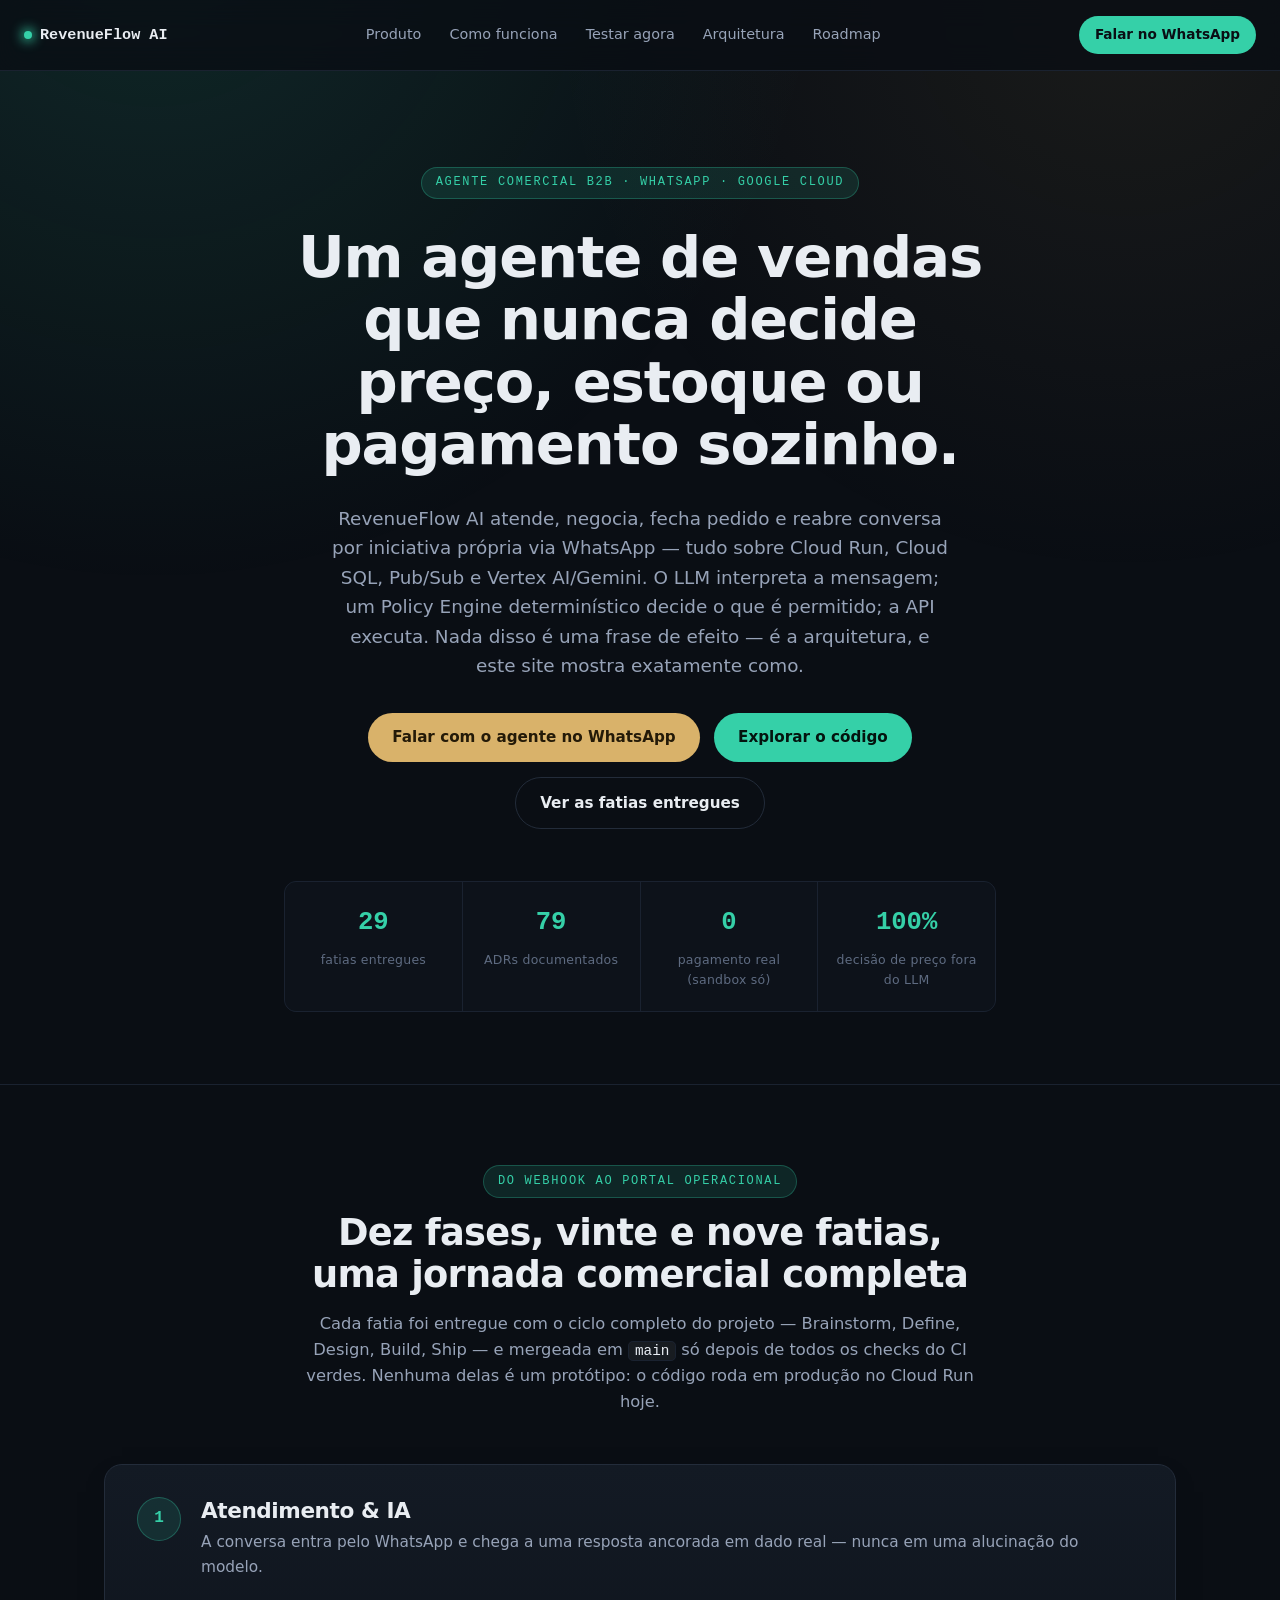
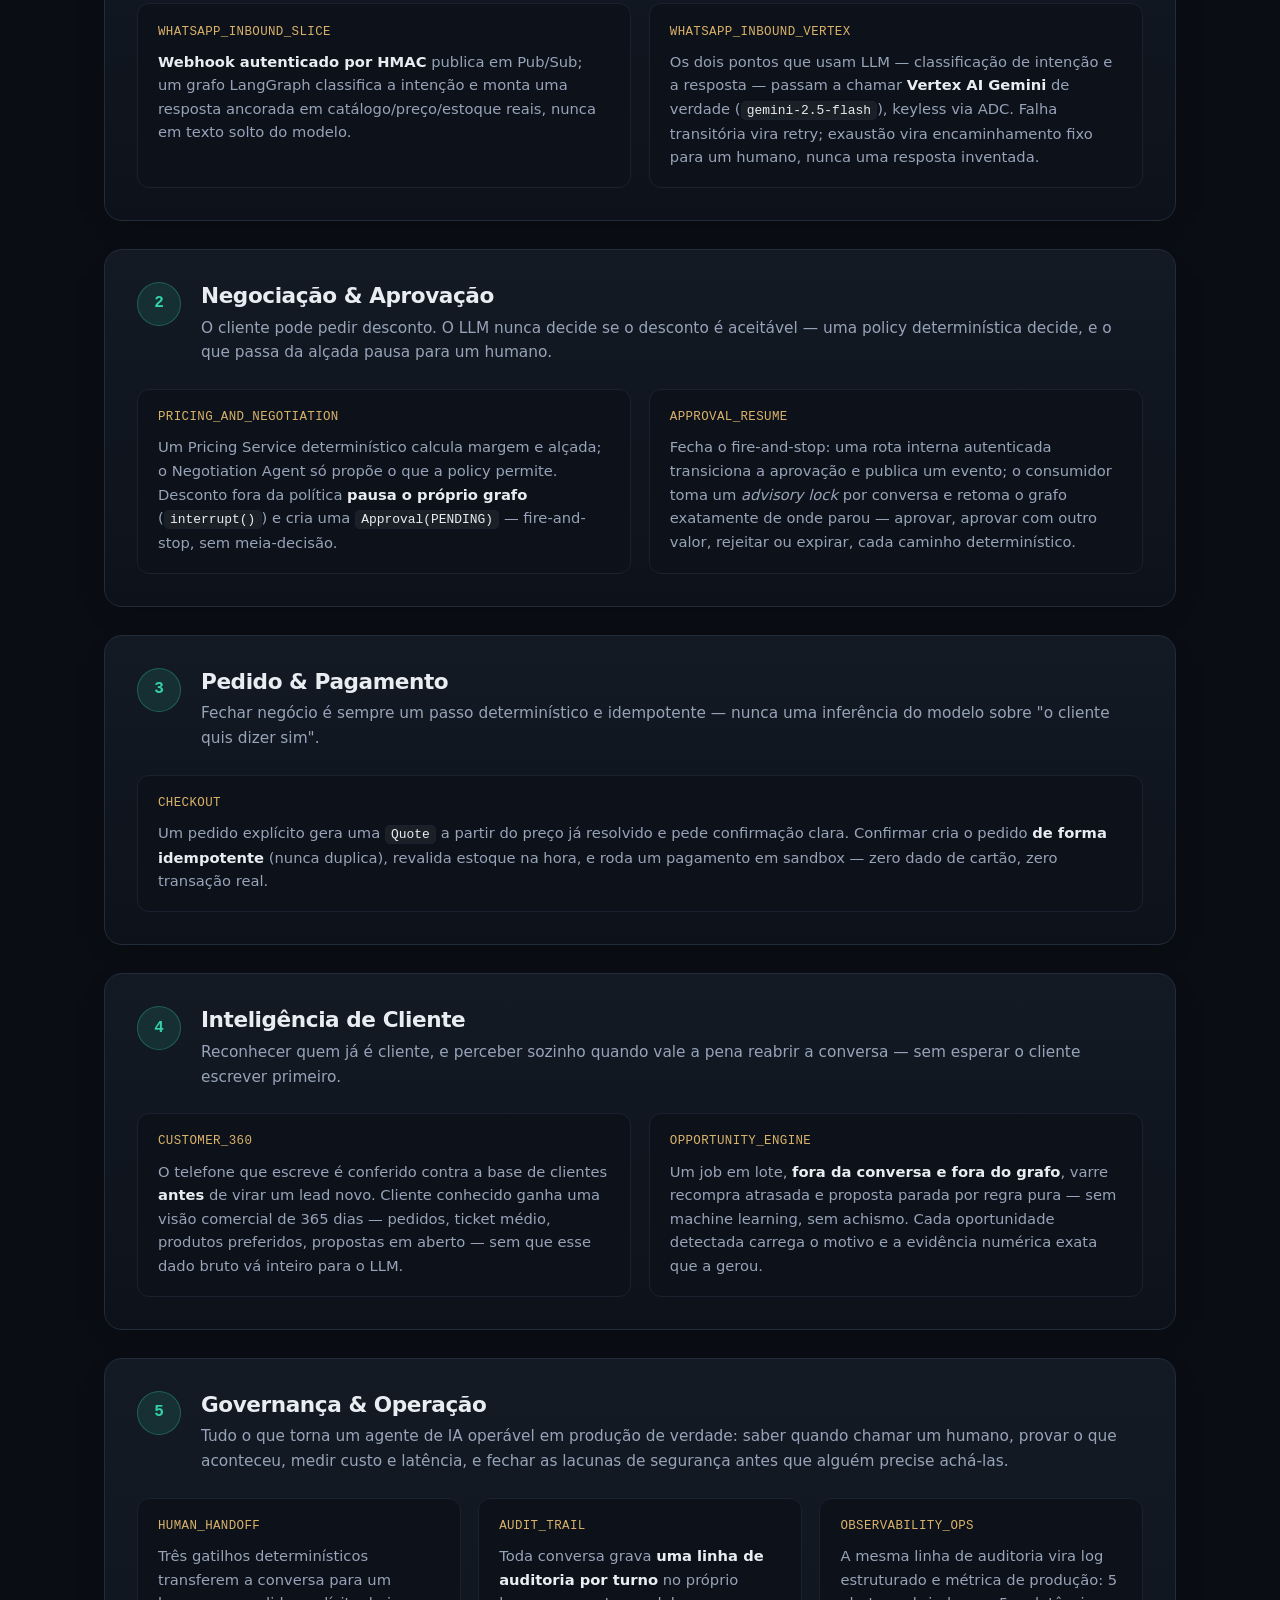
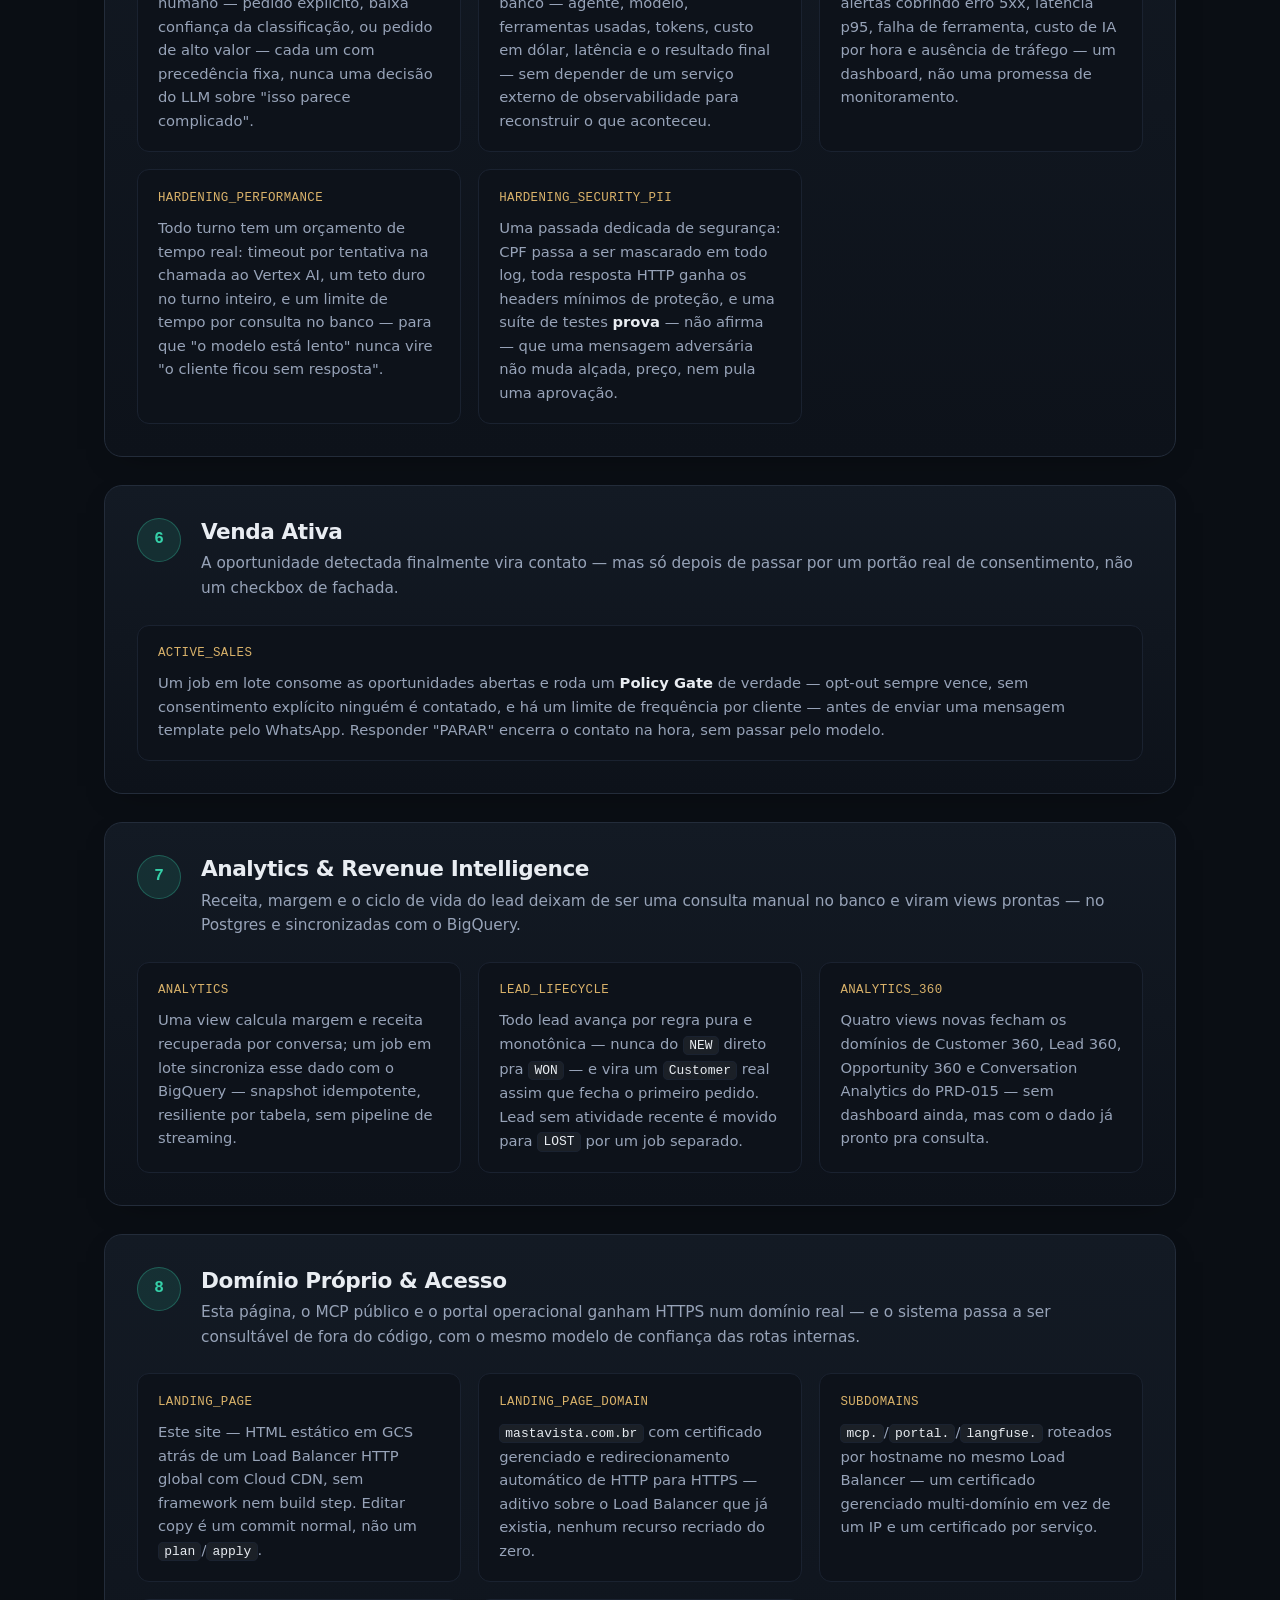
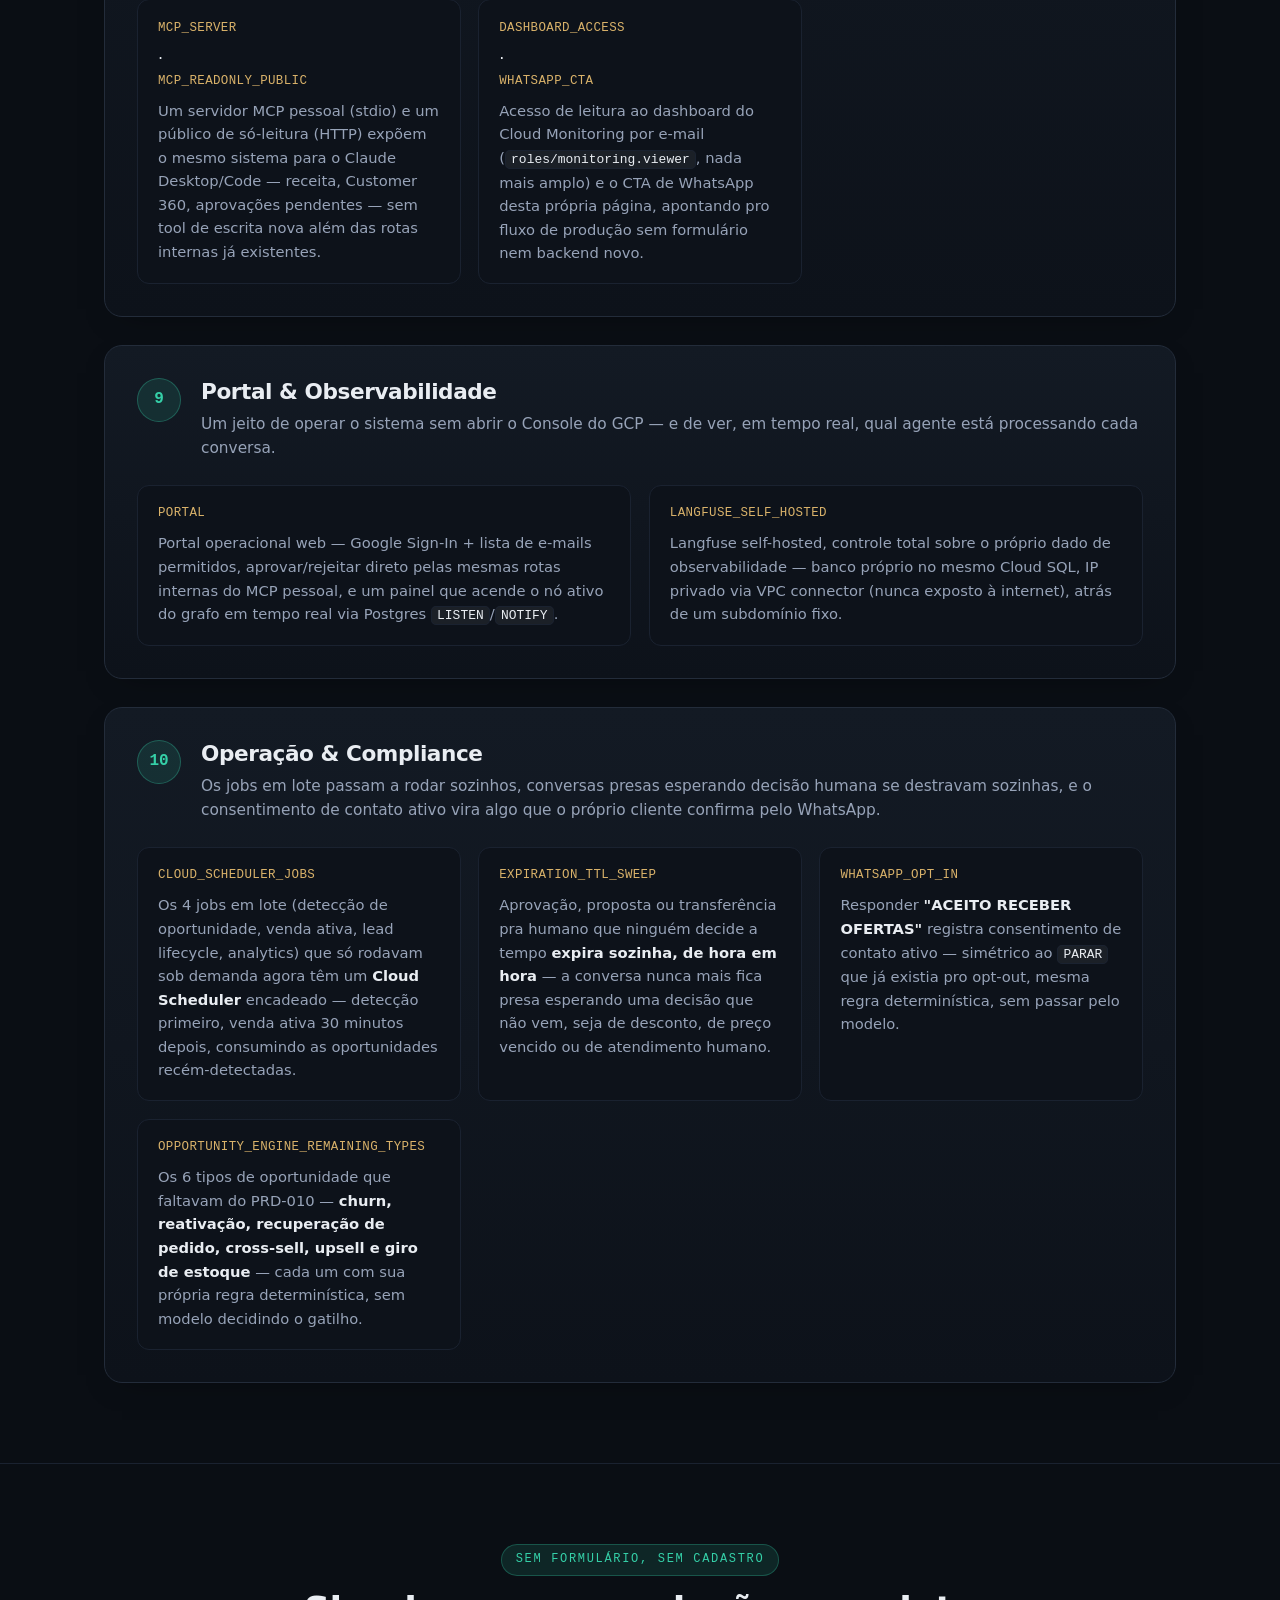
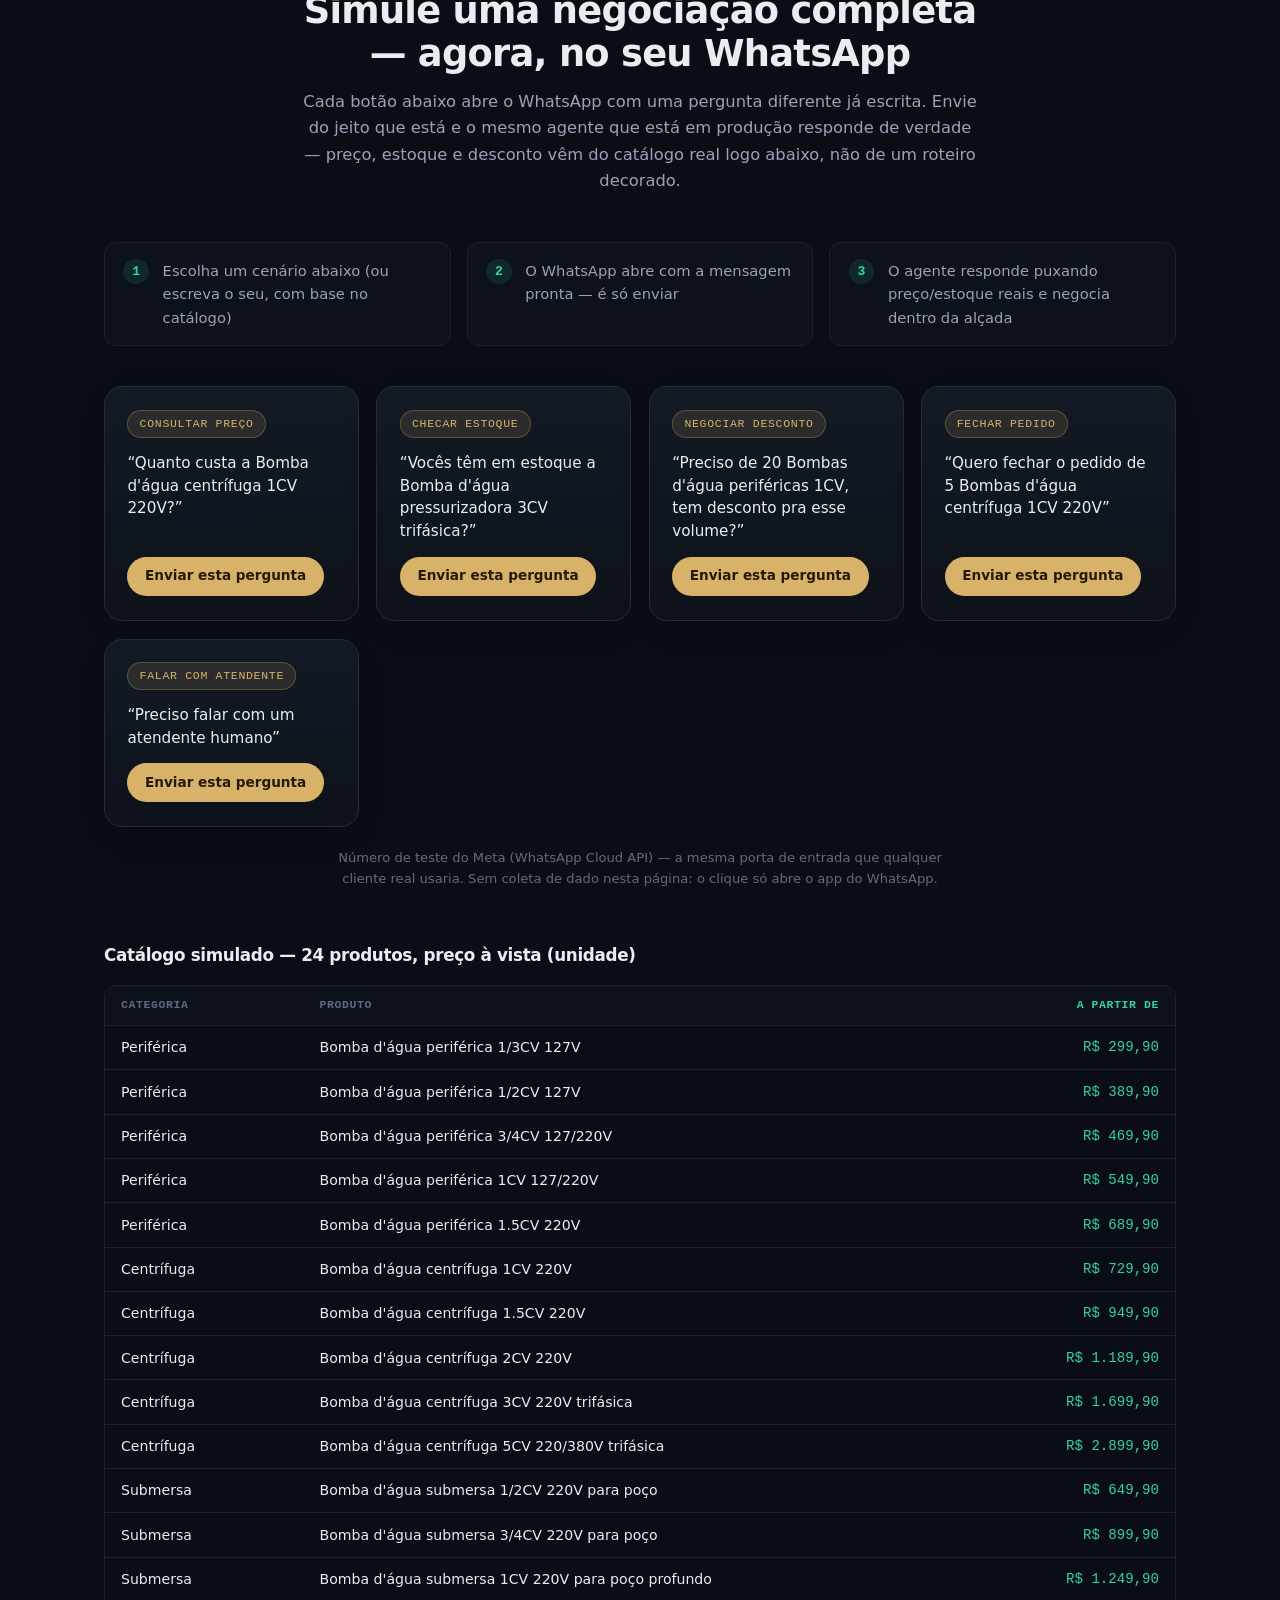
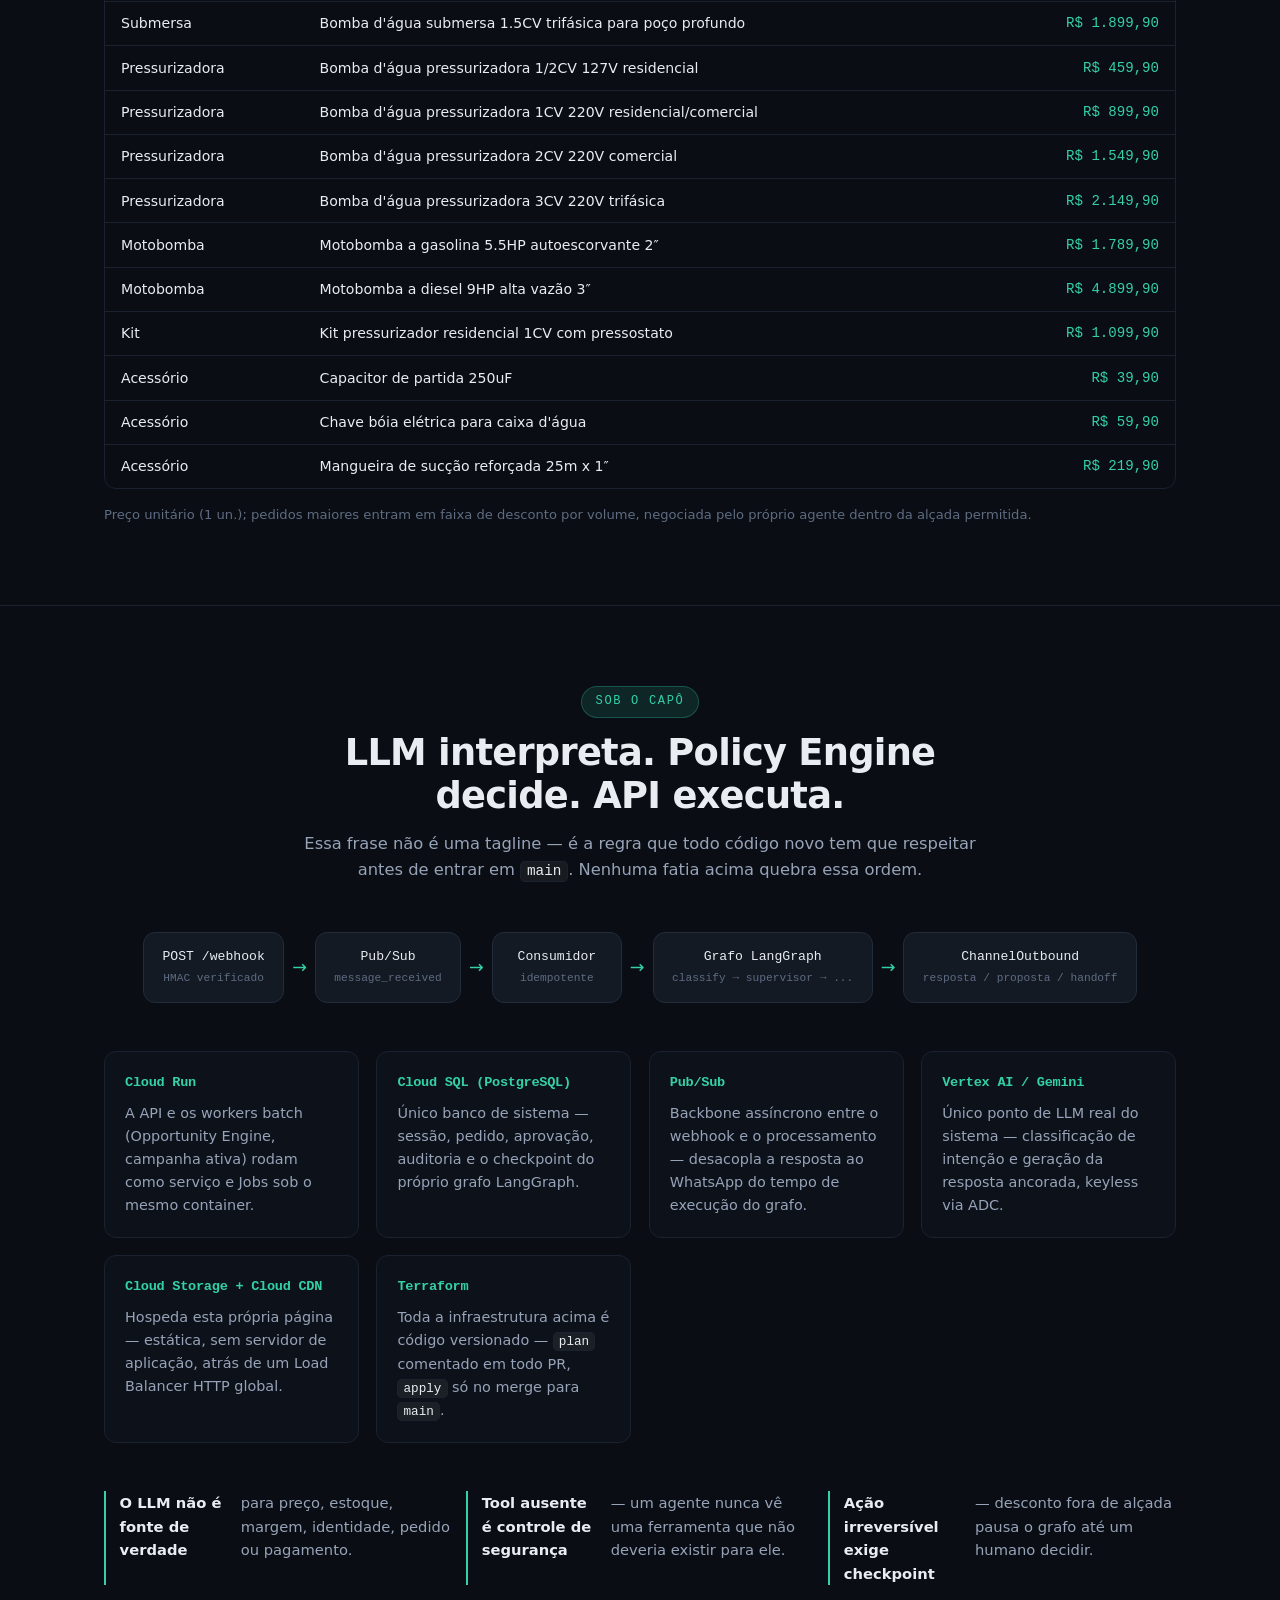
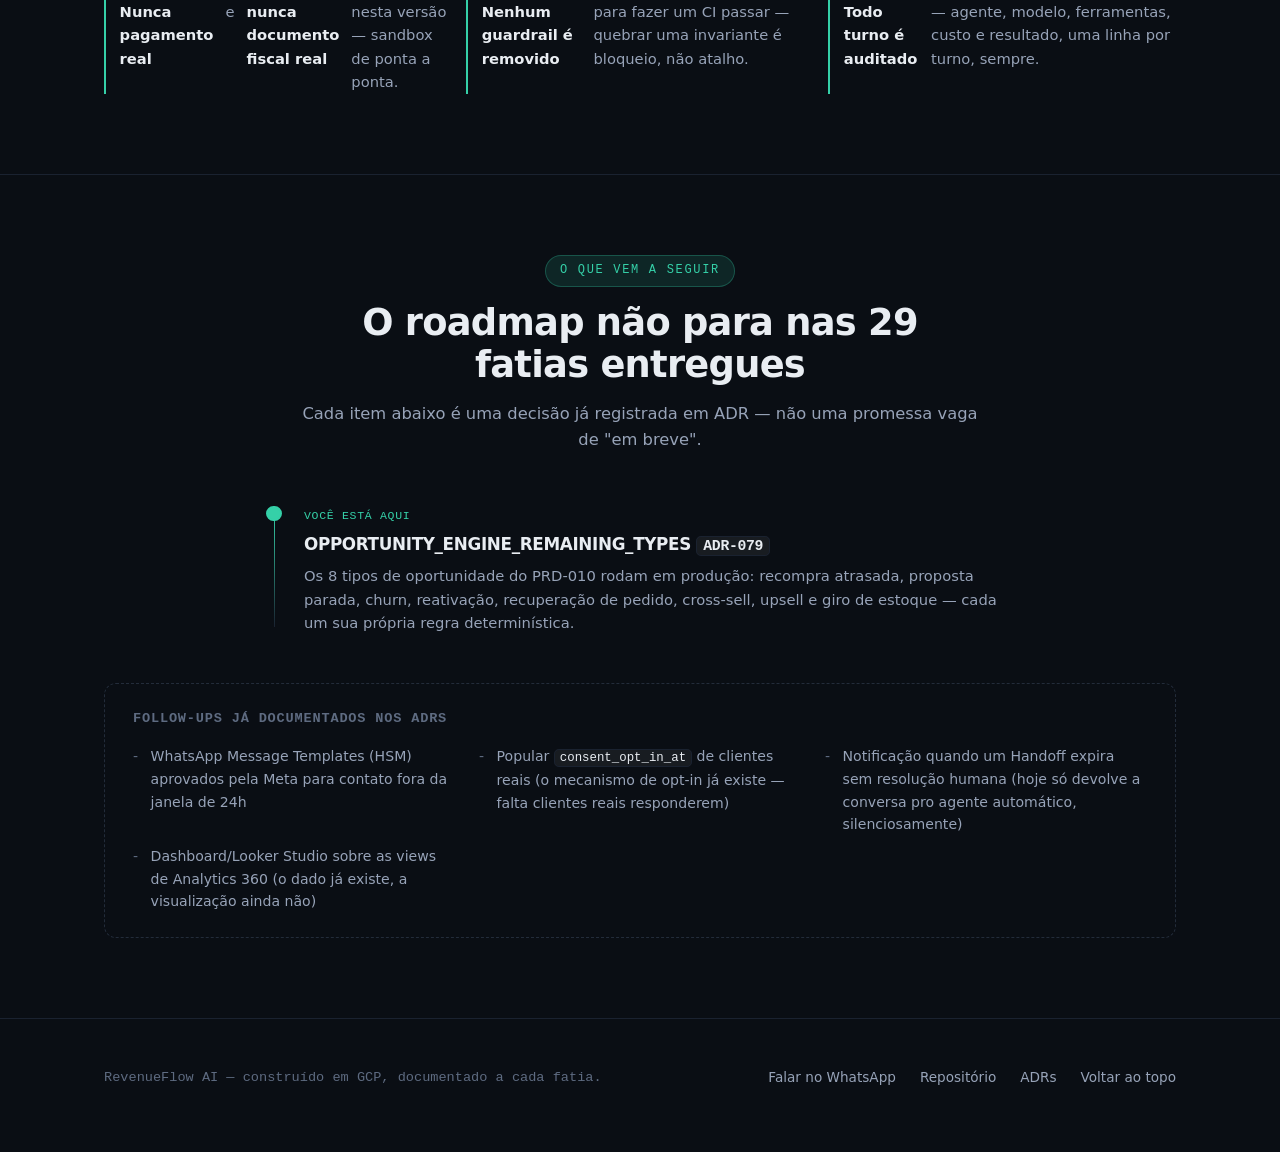
==== commit 94a058fe: "feat: Opportunity Engine - os 6 tipos restantes do PRD-010 (ADR-079) CHURN/REACTIVATION reusam o sin" ====
--- a/site/index.html
+++ b/site/index.html
@@ -6,7 +6,7 @@
   <meta http-equiv="Content-Security-Policy"
         content="default-src 'self'; style-src 'self' 'unsafe-inline'; img-src 'self' data:; base-uri 'none'; frame-ancestors 'none'">
   <meta name="description"
-        content="RevenueFlow AI — agente comercial B2B via WhatsApp sobre GCP e Vertex AI. LLM interpreta, um Policy Engine determinístico decide, a API executa. 28 fatias entregues, do webhook à venda ativa com opt-in.">
+        content="RevenueFlow AI — agente comercial B2B via WhatsApp sobre GCP e Vertex AI. LLM interpreta, um Policy Engine determinístico decide, a API executa. 29 fatias entregues, do webhook ao Opportunity Engine completo.">
   <title>RevenueFlow AI</title>
   <link rel="stylesheet" href="assets/styles.css">
 </head>
@@ -42,11 +42,11 @@
       </div>
       <div class="stats">
         <div class="stat">
-          <span class="stat__value">28</span>
+          <span class="stat__value">29</span>
           <span class="stat__label">fatias entregues</span>
         </div>
         <div class="stat">
-          <span class="stat__value">78</span>
+          <span class="stat__value">79</span>
           <span class="stat__label">ADRs documentados</span>
         </div>
         <div class="stat">
@@ -65,7 +65,7 @@
     <div class="container">
       <div class="section__head">
         <span class="eyebrow">Do webhook ao portal operacional</span>
-        <h2 id="fases-title">Dez fases, vinte e oito fatias, uma jornada comercial completa</h2>
+        <h2 id="fases-title">Dez fases, vinte e nove fatias, uma jornada comercial completa</h2>
         <p>
           Cada fatia foi entregue com o ciclo completo do projeto — Brainstorm, Define, Design,
           Build, Ship — e mergeada em <code>main</code> só depois de todos os checks do CI
@@ -295,6 +295,10 @@
             <div class="slice">
               <span class="slice__name">WHATSAPP_OPT_IN</span>
               <p>Responder <strong>"ACEITO RECEBER OFERTAS"</strong> registra consentimento de contato ativo — simétrico ao <code>PARAR</code> que já existia pro opt-out, mesma regra determinística, sem passar pelo modelo.</p>
+            </div>
+            <div class="slice">
+              <span class="slice__name">OPPORTUNITY_ENGINE_REMAINING_TYPES</span>
+              <p>Os 6 tipos de oportunidade que faltavam do PRD-010 — <strong>churn, reativação, recuperação de pedido, cross-sell, upsell e giro de estoque</strong> — cada um com sua própria regra determinística, sem modelo decidindo o gatilho.</p>
             </div>
           </div>
         </article>
@@ -459,7 +463,7 @@
     <div class="container">
       <div class="section__head">
         <span class="eyebrow">O que vem a seguir</span>
-        <h2 id="roadmap-title">O roadmap não para nas 28 fatias entregues</h2>
+        <h2 id="roadmap-title">O roadmap não para nas 29 fatias entregues</h2>
         <p>Cada item abaixo é uma decisão já registrada em ADR — não uma promessa vaga de "em breve".</p>
       </div>
 
@@ -467,14 +471,8 @@
         <div class="timeline__item timeline__item--done">
           <span class="timeline__dot" aria-hidden="true"></span>
           <span class="timeline__tag">Você está aqui</span>
-          <h4>WHATSAPP_OPT_IN <code>ADR-078</code></h4>
-          <p>Fluxo de opt-in via WhatsApp, simétrico ao guard de opt-out já em produção — responder "ACEITO RECEBER OFERTAS" registra consentimento, sem passar pelo modelo.</p>
-        </div>
-        <div class="timeline__item">
-          <span class="timeline__dot" aria-hidden="true"></span>
-          <span class="timeline__tag">Próxima fatia</span>
-          <h4>Os 6 tipos de oportunidade do PRD-010</h4>
-          <p>Hoje só 2 de 6 tipos de oportunidade rodam em produção (recompra atrasada e proposta parada) — faltam 4 regras determinísticas novas no Opportunity Engine.</p>
+          <h4>OPPORTUNITY_ENGINE_REMAINING_TYPES <code>ADR-079</code></h4>
+          <p>Os 8 tipos de oportunidade do PRD-010 rodam em produção: recompra atrasada, proposta parada, churn, reativação, recuperação de pedido, cross-sell, upsell e giro de estoque — cada um sua própria regra determinística.</p>
         </div>
       </div>
 
